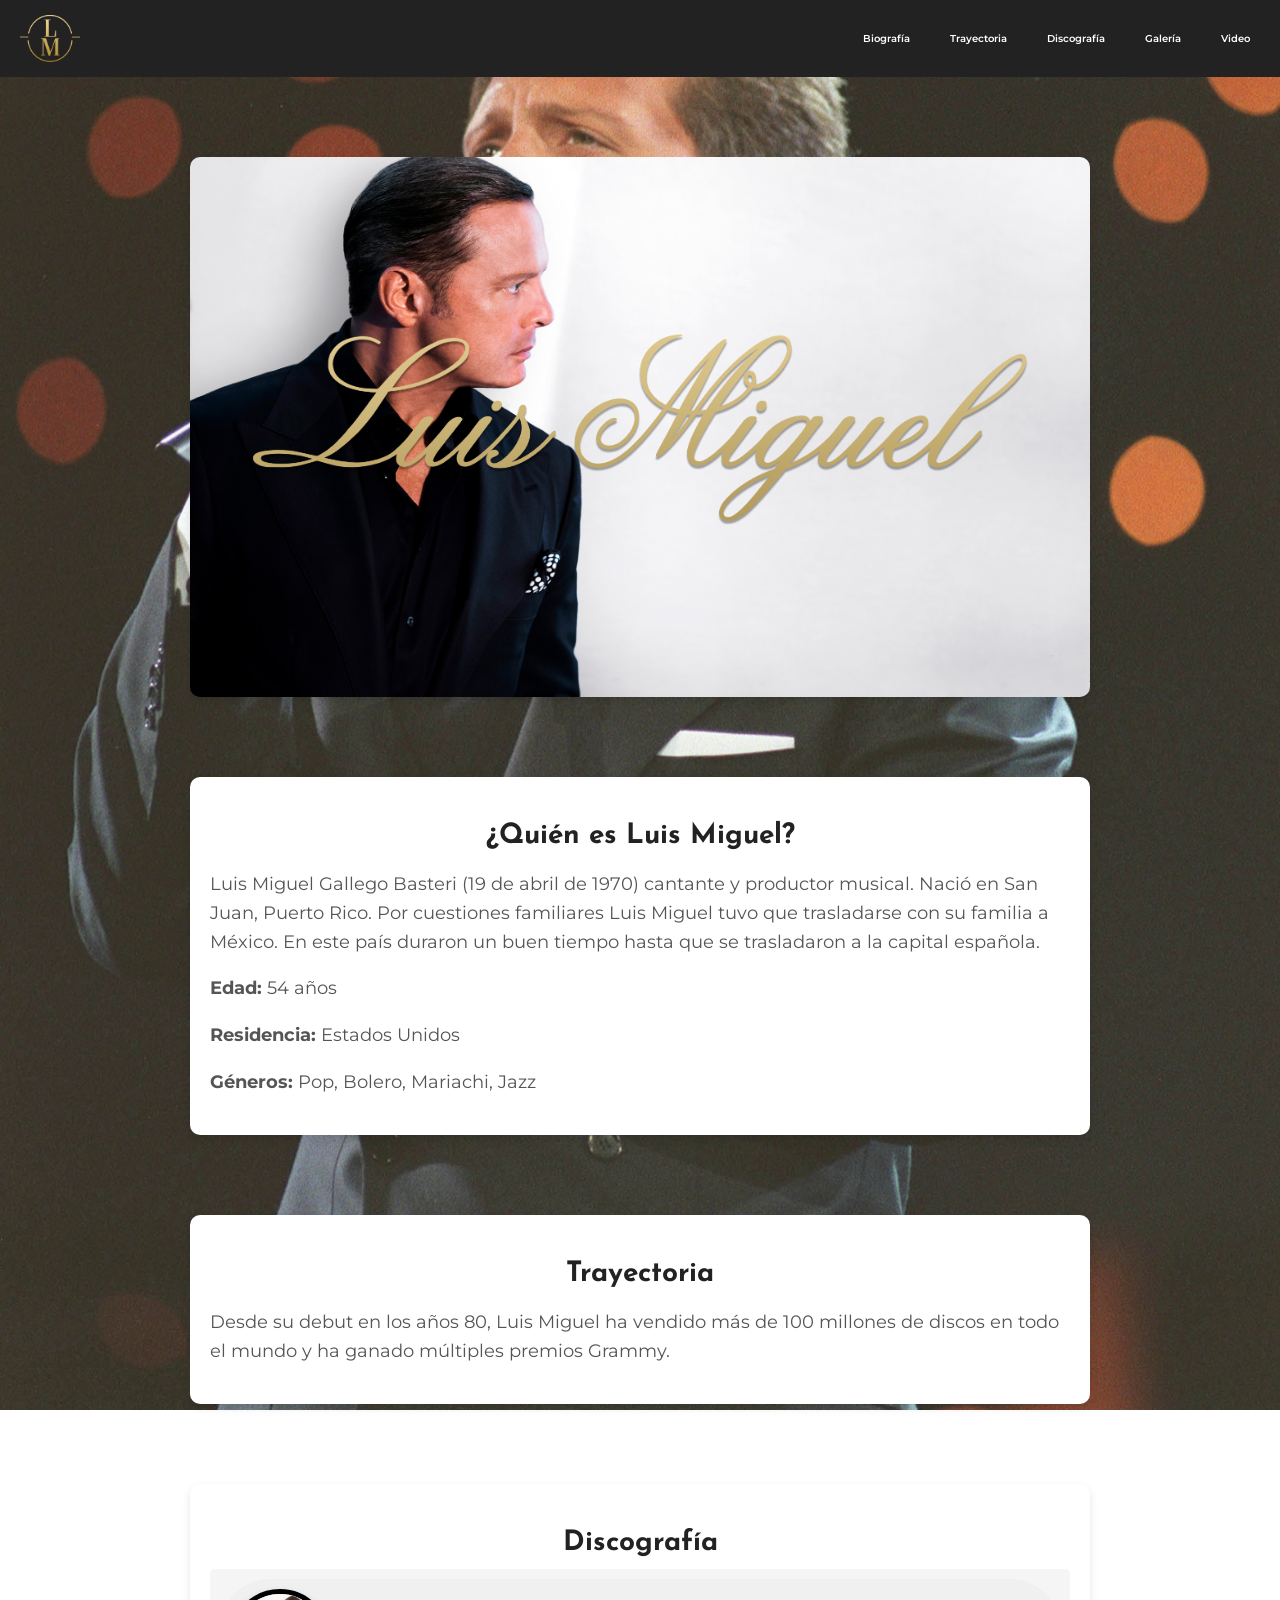
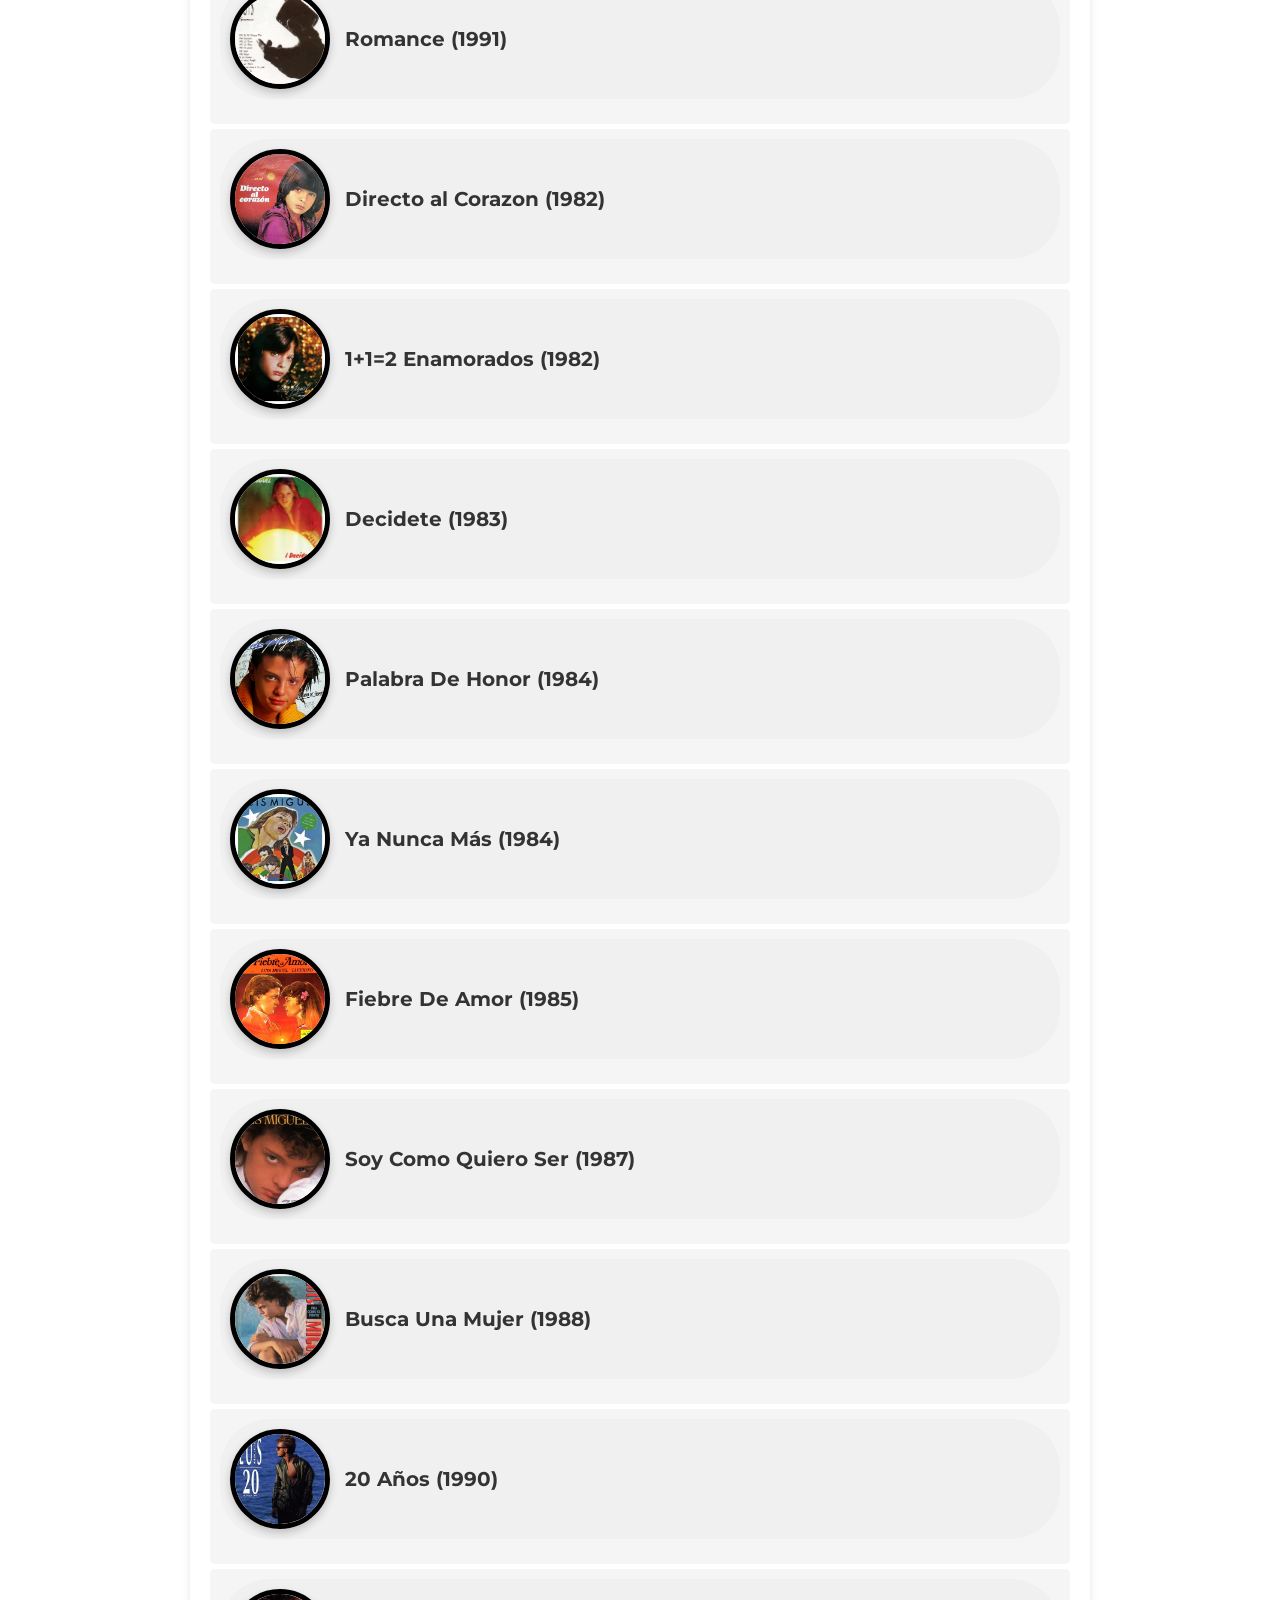
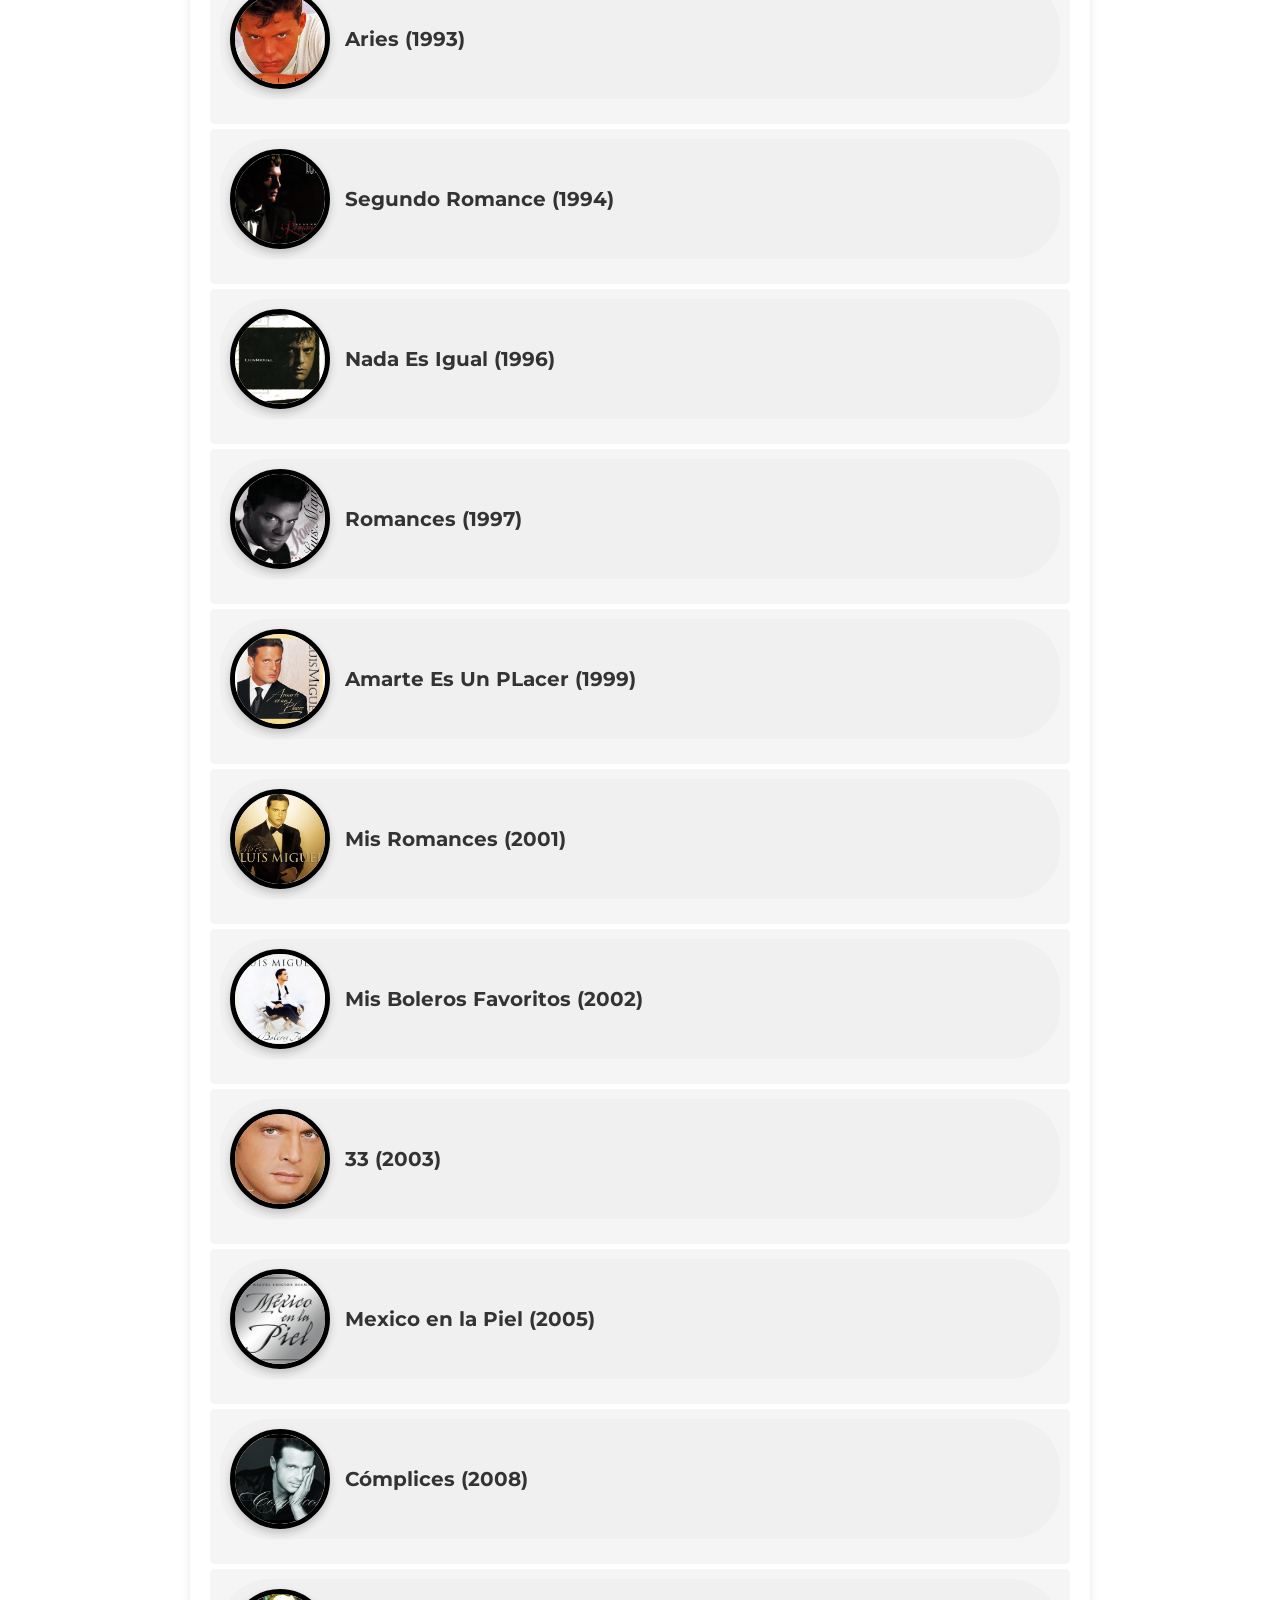
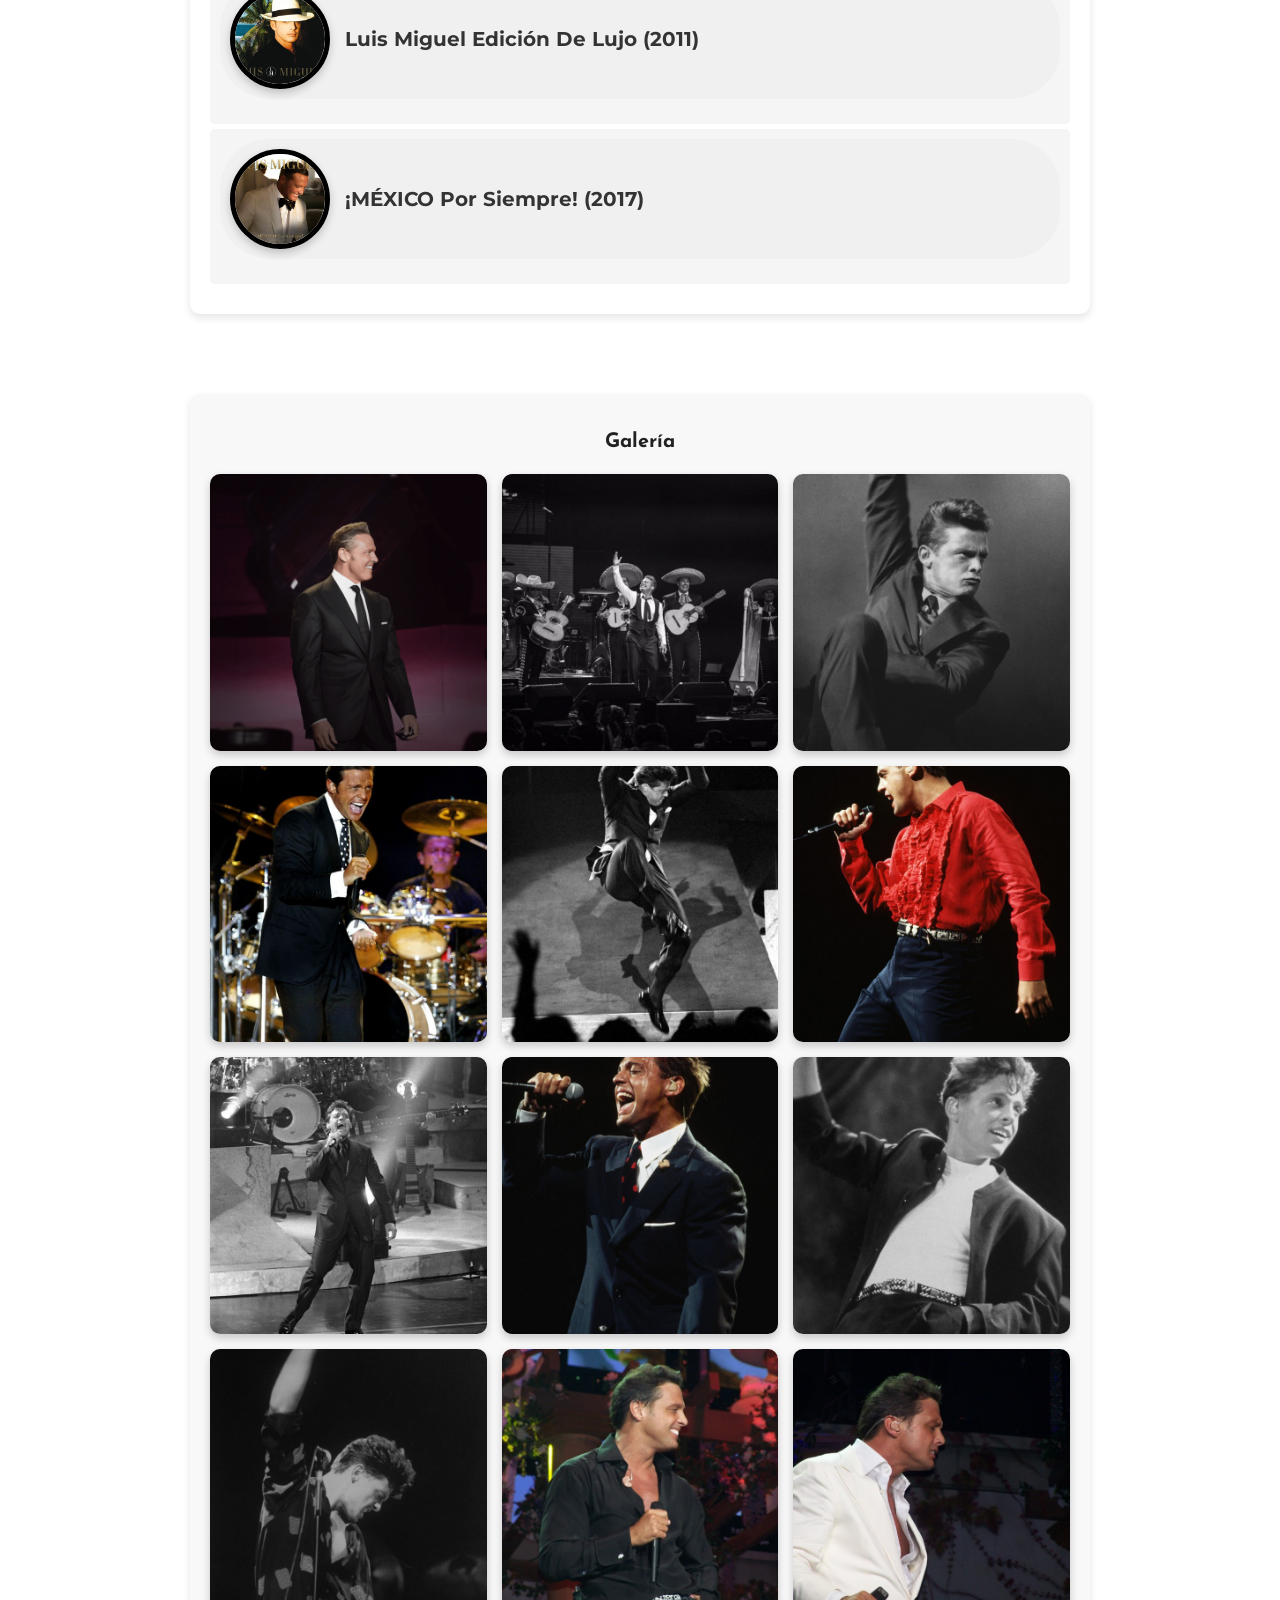
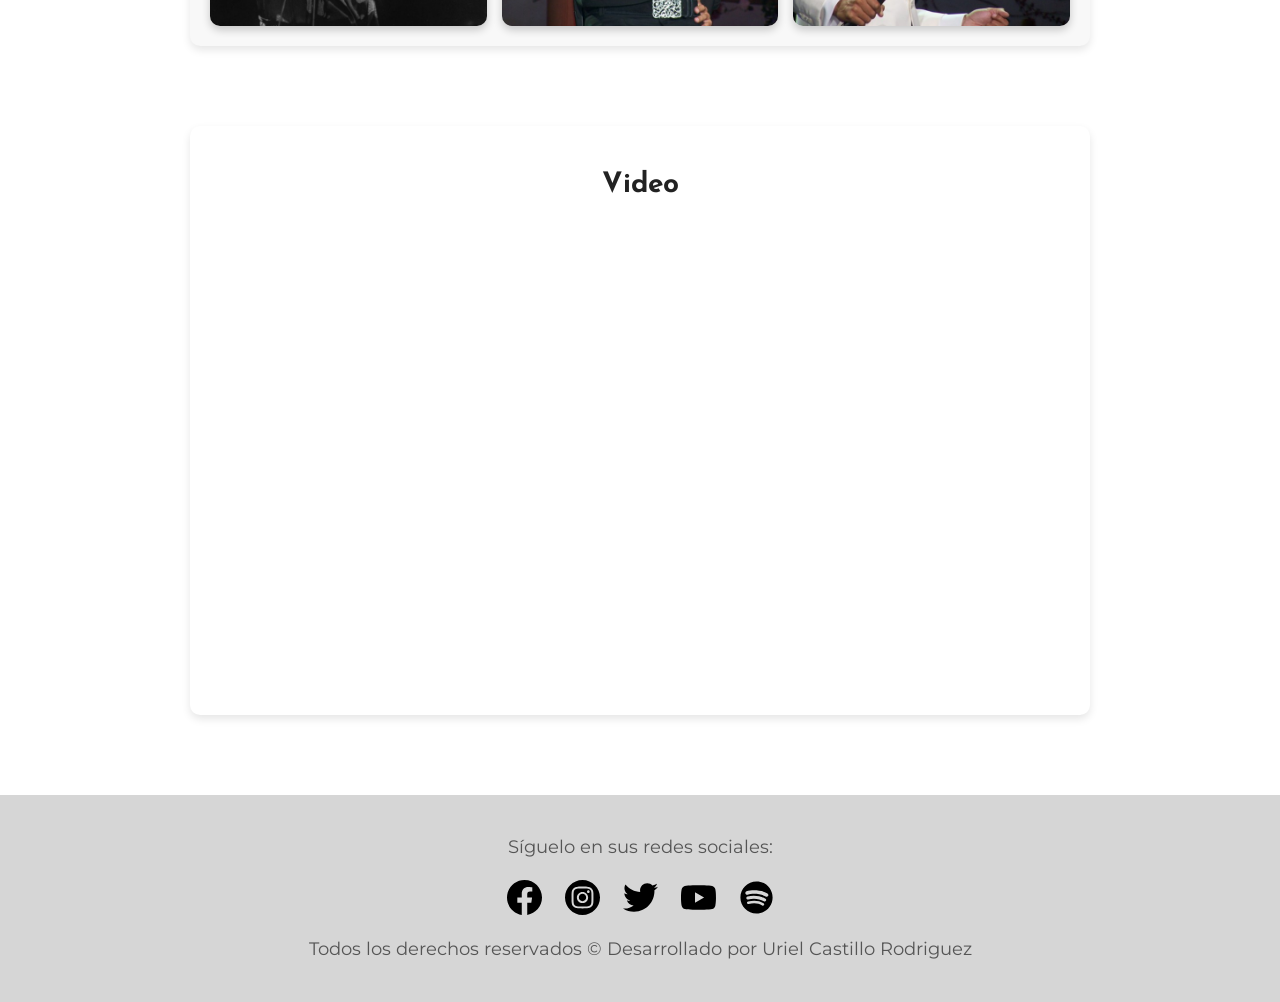
==== index.html @ b7180128 "Pagina web" ====
<!DOCTYPE html>
<html lang="es">

<head>
    <meta charset="UTF-8">
    <meta name="viewport" content="width=device-width, initial-scale=1.0">
    <meta http-equiv="X-UA-Compatible" content="le=edge">
    <title>Luis Miguel</title>
    <link rel="preconnect" href="https://fonts.googleapis.com">
    <link rel="preconnect" href="https://fonts.gstatic.com" crossorigin>
    <link
        href="https://fonts.googleapis.com/css2?family=Josefin+Sans:wght@100..700&family=Montserrat:wght@100..900&family=Roboto:wght@100..900&display=swap"
        rel="stylesheet">
    <link rel="stylesheet" href="css/normalize.css">
    <link rel="stylesheet" href="css/estilo.css">
</head>

<body>
    <header class="encabezado">
        <div class="logo">
            <img src="img/lm-logo.png" alt="Luis Miguel Logo" class="logo-img">
        </div>

        <div class="menu-toggle" onclick="toggleMenu()">☰</div>

        <nav id="nav-menu">
            <ul>
                <li><a href="#biografia">Biografía</a></li>
                <li><a href="#trayectoria">Trayectoria</a></li>
                <li><a href="#albums">Discografía</a></li>
                <li><a href="#galeria">Galería</a></li>
                <li><a href="#videos">Video</a></li>
            </ul>
        </nav>
    </header>

    <section class="hero" style="background-image: url(img/Luismi.jpg);">
        <img src="img/letra.png" alt="Luis Miguel" class="logo-img">
    </section>

    <section class="descripcion" id="biografia">
        <h2>¿Quién es Luis Miguel?</h2>
        <p>Luis Miguel Gallego Basteri (19 de abril de 1970) cantante y productor musical. Nació en San Juan, Puerto
            Rico. Por cuestiones familiares Luis Miguel tuvo que trasladarse con su familia a México. ​En este país
            duraron un buen tiempo hasta que se trasladaron a la capital española.</p>
        <p><strong>Edad:</strong> 54 años</p>
        <p><strong>Residencia:</strong> Estados Unidos</p>
        <p><strong>Géneros:</strong> Pop, Bolero, Mariachi, Jazz</p>
    </section>

    <section class="trayectoria" id="trayectoria">
        <h2>Trayectoria</h2>
        <p>Desde su debut en los años 80, Luis Miguel ha vendido más de 100 millones de discos en todo el mundo y ha
            ganado múltiples premios Grammy.</p>
    </section>

    <section class="albums" id="albums">
        <h2>Discografía</h2>
        <ul>
            <li>
                <span onclick="toggleCanciones('romance')" class="album" style="cursor:pointer;">
                    <img src="img/romance.jpg" alt="Romance" class="album-img">Romance (1991)</span>
                <ul id="romance" class="canciones oculto">
                    <li><strong>No Me Platiques Mas</strong> - <a href="#"
                            onclick="mostrarLetra('no_me_platiques_mas', event)">Ver Letra</a> |
                        <a href="https://open.spotify.com/intl-es/track/1kS5xIvvytkr5Ut1JkQ9SM?si=7d64b338bdb7408b"
                            target="_blank">Spotify</a>
                        <audio controls>
                            <source src="music/no_me_platiques_mas.mp3" type="audio/mpeg">
                            Tu navegador no soporta el audio.
                        </audio>
                        <div id="no_me_platiques_mas" class="letra oculto"></div>
                    </li>

                    <li><strong>Inolvidable</strong> - <a href="#" onclick="mostrarLetra('inolvidable', event)">Ver
                            Letra</a> |
                        <a href="https://open.spotify.com/intl-es/track/2pSZjEpbXwlocV8js7MNmu?si=cae99f9e2b244e28"
                            target="_blank">Spotify</a>
                        <audio controls>
                            <source src="music/inolvidable.mp3" type="audio/mpeg">
                            Tu navegador no soporta el audio.
                        </audio>
                    </li>
                    <div id="inolvidable" class="letra oculto"></div>

                    <li><strong>La Puerta</strong> - <a href="#" onclick="mostrarLetra('la_puerta', event)">Ver
                            Letra</a> |
                        <a href="https://open.spotify.com/intl-es/track/5dlNzEPBCM7HgmhfaK0xph?si=d19811d846324677"
                            target="_blank">Spotify</a>
                        <audio controls>
                            <source src="music/la_puerta.mp3" type="audio/mpeg">
                            Tu navegador no soporta el audio.
                        </audio>
                    </li>
                    <div id="la_puerta" class="letra oculto"></div>

                    <li><strong>La Barca</strong> - <a href="#" onclick="mostrarLetra('la_barca', event)">Ver Letra</a>
                        |
                        <a href="https://open.spotify.com/track/2MkeDQiyZ8MV45IjLhCPSF?si=9c8a04f527274346"
                            target="_blank">Spotify</a>
                        <audio controls>
                            <source src="music/la_barca.mp3" type="audio/mpeg">
                            Tu navegador no soporta el audio.
                        </audio>
                    </li>
                    <div id="la_barca" class="letra oculto"></div>

                    <li><strong>Te Extraño</strong> - <a href="#" onclick="mostrarLetra('teextraño', event)">Ver
                            Letra</a> |
                        <a href="https://open.spotify.com/track/1uSRXFGgEkukRZIa9WsX52?si=7a57d71cd5e643df"
                            target="_blank">Spotify</a>
                        <audio controls>
                            <source src="music/te_extraño.mp3" type="audio/mpeg">
                            Tu navegador no soporta el audio.
                        </audio>
                    </li>
                    <div id="teextraño" class="letra oculto"></div>

                    <li><strong>Usted</strong> - <a href="#" onclick="mostrarLetra('usted', event)">Ver Letra</a> |
                        <a href="https://open.spotify.com/track/0MHSnVk2CrGP8hIkxpxwMJ?si=f3601b12537f40cf"
                            target="_blank">Spotify</a>
                        <audio controls>
                            <source src="music/usted.mp3" type="audio/mpeg">
                            Tu navegador no soporta el audio.
                        </audio>
                    </li>
                    <div id="usted" class="letra oculto"></div>

                    <li><strong>Contigo En La Distancia</strong> - <a href="#"
                            onclick="mostrarLetra('contigo', event)">Ver Letra</a> |
                        <a href="https://open.spotify.com/track/03oCjV73Utu9KpXrgcqoTJ?si=7936522b0f0b453b"
                            target="_blank">Spotify</a>
                        <audio controls>
                            <source src="music/contigo_en_la_distancia.mp3" type="audio/mpeg">
                            Tu navegador no soporta el audio.
                        </audio>
                    </li>
                    <div id="contigo" class="letra oculto"></div>

                    <li><strong>Mucho Corazón</strong> - <a href="#" onclick="mostrarLetra('mucho_corazon', event)">Ver
                            Letra</a> |
                        <a href="https://open.spotify.com/track/5C1HYHG6b1wk9MpC2UP9C6?si=b91c69273ddf4c99"
                            target="_blank">Spotify</a>
                        <audio controls>
                            <source src="music/mucho_corazon.mp3" type="audio/mpeg">
                            Tu navegador no soporta el audio.
                        </audio>
                    </li>
                    <div id="mucho_corazon" class="letra oculto"></div>

                    <li><strong>La Mentira</strong> - <a href="#" onclick="mostrarLetra('la_mentira', event)">Ver
                            Letra</a> |
                        <a href="https://open.spotify.com/track/3wogsSWyEEu5eVgLqUqySF?si=623921f3d5014f41"
                            target="_blank">Spotify</a>
                        <audio controls>
                            <source src="music/la_mentira.mp3" type="audio/mpeg">
                            Tu navegador no soporta el audio.
                        </audio>
                    </li>
                    <div id="la_mentira" class="letra oculto"></div>

                    <li><strong>Cuando Vuelva a Tu Lado</strong> - <a href="#"
                            onclick="mostrarLetra('cuando_vuelva_a_tu_lado', event)">Ver Letra</a> |
                        <a href="https://open.spotify.com/track/3dsvRFQ7YWkNBH8GTPwf7Q?si=e166cefca1e9479d"
                            target="_blank">Spotify</a>
                        <audio controls>
                            <source src="music/cuando_vuelva_a_tu_lado.mp3" type="audio/mpeg">
                            Tu navegador no soporta el audio.
                        </audio>
                    </li>
                    <div id="cuando_vuelva_a_tu_lado" class="letra oculto"></div>

                    <li><strong>No Sé Tú</strong> - <a href="#" onclick="mostrarLetra('no_se_tu', event)">Ver Letra</a>
                        |
                        <a href="https://open.spotify.com/track/2DAsLftcRKP3iarCPmI1RY?si=ee22ac0c25284171"
                            target="_blank">Spotify</a>
                        <audio controls>
                            <source src="music/no_se_tu.mp3" type="audio/mpeg">
                            Tu navegador no soporta el audio.
                        </audio>
                    </li>
                    <div id="no_se_tu" class="letra oculto"></div>

                    <li><strong>Cómo</strong> - <a href="#" onclick="mostrarLetra('como', event)">Ver Letra</a> |
                        <a href="https://open.spotify.com/track/0pWAOLzD2VencHdiDnmRos?si=5425f31fdee741c2"
                            target="_blank">Spotify</a>
                        <audio controls>
                            <source src="music/como.mp3" type="audio/mpeg">
                            Tu navegador no soporta el audio.
                        </audio>
                    </li>
                    <div id="como" class="letra oculto"></div>


            </li>
        </ul>
        </li>

        <li>
            <span onclick="toggleCanciones('directo')" class="album" style="cursor:pointer;">
                <img src="img/directo.jpg" alt="Directo" class="album-img"> Directo al Corazon (1982)</span>
            <ul id="directo" class="canciones oculto">
                <li><strong>Directo Al Corazon</strong> <a href="#" onclick=""></a> </li>
                <li><strong>Recuerdos Encadenados</strong></li>
                <li><strong>Lo Lei En Tu Diario</strong></li>
                <li><strong>A Mis Años Ya Te Amo</strong></li>
                <li><strong>Nosotros Dos</strong></li>
                <li><strong>Rock De La Niña Cruel</strong></li>
                <li><strong>Marcela</strong></li>
                <li><strong>Si Ves A Mi Chica, Dile Que La Amo</strong></li>
                <li><strong>No Es Permitido</strong></li>
                <li><strong>La Juventud</strong></li>
            </ul>
        </li>

        <li>
            <span onclick="toggleCanciones('1+1')" class="album" style="cursor:pointer;">
                <img src="img/enamorados.jpg" alt="1+2=2 Enamorados" class="album-img"> 1+1=2 Enamorados (1982)</span>
            <ul id="1+1" class="canciones oculto">
                <li><strong>1+1=2 Enamorados</strong> <a href="#" onclick=""></a> </li>
                <li><strong>Amor De Escuela</strong></li>
                <li><strong>Tomemos Los Patines</strong></li>
                <li><strong>Hay Un Algo</strong></li>
                <li><strong>Lo Que Me Gusta</strong></li>
                <li><strong>Balada Para Mi Abuela</strong></li>
                <li><strong>Mentira</strong></li>
                <li><strong>El Tiempo</strong></li>
                <li><strong>Adolescente Soñador</strong></li>
                <li><strong></strong></li>
            </ul>
        </li>

        <li>
            <span onclick="toggleCanciones('decidete')" class="album" style="cursor:pointer;">
                <img src="img/decidete.jpg" alt="Decidete" class="album-img"> Decidete (1983)</span>
            <ul id="decidete" class="canciones oculto">
                <li><strong>Decidete</strong> <a href="#" onclick=""></a> </li>
                <li><strong>Lupe</strong></li>
                <li><strong>No Me Puedes Dejar Asi</strong></li>
                <li><strong>Safari</strong></li>
                <li><strong>Bandido Cupido</strong></li>
                <li><strong>Campeón</strong></li>
                <li><strong>El Brujo</strong></li>
                <li><strong>En Japon</strong></li>
                <li><strong>Soy Como Soy</strong></li>
                <li><strong>Mini Amor</strong></li>
            </ul>
        </li>

        <li>
            <span onclick="toggleCanciones('palabra')" class="album" style="cursor:pointer;">
                <img src="img/palabra.jpg" alt="Palabra" class="album-img"> Palabra De Honor (1984)</span>
            <ul id="palabra" class="canciones oculto">
                <li><strong>Tú No Tienes Corazón</strong> <a href="#" onclick=""></a> </li>
                <li><strong>Un Rock and Roll Sonó</strong></li>
                <li><strong>La Chica Del Bikini Azul</strong></li>
                <li><strong>Lili</strong></li>
                <li><strong>Palabra De Honor</strong></li>
                <li><strong>Rey De Corazones</strong></li>
                <li><strong>Me Muere Por Ti</strong></li>
                <li><strong>Isabel</strong></li>
                <li><strong>Me Gustas Tal Como Eres</strong></li>
                <li><strong>Muñeca Rota</strong></li>
                <li><strong>Háblame</strong></li>

            </ul>
        </li>

        <li>
            <span onclick="toggleCanciones('yanuncamas')" class="album" style="cursor:pointer;">
                <img src="img/nunca.jpg" alt="Ya Nunca Mas" class="album-img"> Ya Nunca Más (1984)</span>
            <ul id="yanuncamas" class="canciones oculto">
                <li><strong>Ya Nunca Más</strong> <a href="#" onclick=""></a> </li>
                <li><strong>La Juventud</strong></li>
                <li><strong>Juego De Amigos - Instrumental</strong></li>
                <li><strong>Mama, Mama</strong></li>
                <li><strong>Juego De Amigos</strong></li>
                <li><strong>La Juventud - Instrumental</strong></li>
                <li><strong>Ora Pronobis</strong></li>
                <li><strong>Ya Nunca Más - Instrumental</strong></li>
            </ul>
        </li>

        <li>
            <span onclick="toggleCanciones('fiebre')" class="album" style="cursor:pointer;">
                <img src="img/fiebre.jpg" alt="Fiebre" class="album-img"> Fiebre De Amor (1985)</span>
            <ul id="fiebre" class="canciones oculto">
                <li><strong>Fiebre De Amor</strong> <a href="#" onclick=""></a> </li>
                <li><strong>Acapulco Amor</strong></li>
                <li><strong>Por Ti</strong></li>
                <li><strong>Todo El Amor Del Mundo</strong></li>
                <li><strong>Este Amor</strong></li>
                <li><strong>Fiebre De Amor - Instrumental</strong></li>
                <li><strong>Siempre Me Quedo Siempre Me Voy</strong></li>
                <li><strong>Sueños</strong></li>
                <li><strong>Siempre Te Seguiré</strong></li>
                <li><strong>Los Muchachos De Hoy</strong></li>
            </ul>
        </li>

        <li>
            <span onclick="toggleCanciones('soy')" class="album" style="cursor:pointer;">
                <img src="img/soy.jpg" alt="Soy" class="album-img"> Soy Como Quiero Ser (1987)</span>
            <ul id="soy" class="canciones oculto">
                <li><strong>Es Mejor</strong> <a href="#" onclick=""></a> </li>
                <li><strong>Sin Hablar</strong></li>
                <li><strong>Ahora Te Puedes Marchar</strong></li>
                <li><strong>Yo Que No Vivo Sin Ti</strong></li>
                <li><strong>Eres Tú</strong></li>
                <li><strong>Sólo Tú</strong></li>
                <li><strong>No Me Puedo Escapar De Ti</strong></li>
                <li><strong>Cuando Calienta El Sol</strong></li>
                <li><strong>Soy Como Quiero Ser</strong></li>
                <li><strong>Perdóname</strong></li>
                <li><strong>Sunny</strong></li>

            </ul>
        </li>

        <li>
            <span onclick="toggleCanciones('busca')" class="album" style="cursor:pointer;">
                <img src="img/busca.jpg" alt="Busca" class="album-img"> Busca Una Mujer (1988)</span>
            <ul id="busca" class="canciones oculto">
                <li><strong>Fría Como El Viento</strong> <a href="#" onclick=""></a> </li>
                <li><strong>Esa Niña</strong></li>
                <li><strong>Culpable O No - Miénteme Como Siempre</strong></li>
                <li><strong>Un Hombre Busca Una Mujer</strong></li>
                <li><strong>La Incondicional</strong></li>
                <li><strong>Separados</strong></li>
                <li><strong>Por Favor Señora</strong></li>
                <li><strong>Pupilas De Gato</strong></li>
                <li><strong>El Primero</strong></li>
                <li><strong>Soy Un Perdedor</strong></li>
            </ul>
        </li>

        <li>
            <span onclick="toggleCanciones('20años')" class="album" style="cursor:pointer;">
                <img src="img/20años.jpg" alt="20 años" class="album-img"> 20 Años (1990)</span>
            <ul id="20años" class="canciones oculto">
                <li><strong>Entrégate</strong> <a href="#" onclick=""></a> </li>
                <li><strong>Oro De Ley</strong></li>
                <li><strong>Tengo Todo Excepto a Ti</strong></li>
                <li><strong>Será Que No Me Amas</strong></li>
                <li><strong>Amante Del Amor</strong></li>
                <li><strong>Hoy El Aire Huele a Ti</strong></li>
                <li><strong>Cuestión De Piel</strong></li>
                <li><strong>Más Allá De Todo</strong></li>
                <li><strong>Alguien Como Tú</strong></li>
                <li><strong>Más</strong></li>
            </ul>
        </li>

        <li>
            <span onclick="toggleCanciones('aries')" class="album" style="cursor:pointer;">
                <img src="img/aries.jpg" alt="Aries" class="album-img"> Aries (1993)</span>
            <ul id="aries" class="canciones oculto">
                <li><strong>Suave</strong> <a href="#" onclick=""></a> </li>
                <li><strong>Me Niego Estar Solo</strong></li>
                <li><strong>Luz Verde</strong></li>
                <li><strong>Hasta El Fin</strong></li>
                <li><strong>Ayer</strong></li>
                <li><strong>Qué Nivel De Mujer</strong></li>
                <li><strong>Pensar En Ti</strong></li>
                <li><strong>Dame Tu Amor</strong></li>
                <li><strong>Hasta Que Me Ovides</strong></li>
                <li><strong>Tú Y Yo</strong></li>
            </ul>
        </li>

        <li>
            <span onclick="toggleCanciones('segundo')" class="album" style="cursor:pointer;">
                <img src="img/segundoromance.jpg" alt="Segundo Romance" class="album-img"> Segundo Romance (1994)</span>
            <ul id="segundo" class="canciones oculto">
                <li><strong>El Dia Que Me Quieras</strong> <a href="#" onclick=""></a> </li>
                <li><strong>Sin Ti</strong></li>
                <li><strong>Somos Novios</strong></li>
                <li><strong>La Media Vuelta</strong></li>
                <li><strong>Solamente Una Vez</strong></li>
                <li><strong>Todo Y Nada</strong></li>
                <li><strong>Historia De Un Amor</strong></li>
                <li><strong>Como Yo Te Amé</strong></li>
                <li><strong>Nosotros</strong></li>
                <li><strong>Yo Se Que Volverás</strong></li>
                <li><strong>Delirio</strong></li>
            </ul>
        </li>

        <li>
            <span onclick="toggleCanciones('nadaesigual')" class="album" style="cursor:pointer;">
                <img src="img/nada.jpg" alt="Nada Es Iguak" class="album-img"> Nada Es Igual (1996)</span>
            <ul id="nadaesigual" class="canciones oculto">
                <li><strong>Si Te Vas</strong> <a href="#" onclick=""></a> </li>
                <li><strong>Abrázame</strong></li>
                <li><strong>Dame</strong></li>
                <li><strong>Nada Es Igual</strong></li>
                <li><strong>Todo Por Su Amor</strong></li>
                <li><strong>Qué Tu Te vas</strong></li>
                <li><strong>Sintiéndote Lejos</strong></li>
                <li><strong>Cómo Es Posible Que a Mi Lado</strong></li>
                <li><strong>Un Día Mas</strong></li>
                <li><strong>Sueña</strong></li>
            </ul>
        </li>

        <li>
            <span onclick="toggleCanciones('romances')" class="album" style="cursor:pointer;">
                <img src="img/romances.jpg" alt="Romances" class="album-img"> Romances (1997)</span>
            <ul id="romances" class="canciones oculto">
                <li><strong>Voy a Apagar La Luz - Contigo Aprendí</strong> <a href="#" onclick=""></a> </li>
                <li><strong>Sabor a Mi</strong></li>
                <li><strong>Por Debajo De La Mesa</strong></li>
                <li><strong>La Gloria Eres Tu</strong></li>
                <li><strong>Amanecer</strong></li>
                <li><strong>Encadenados</strong></li>
                <li><strong>Besame Mucho</strong></li>
                <li><strong>Contigo - Estar Contigo</strong></li>
                <li><strong>Noche De Ronda</strong></li>
                <li><strong>El Reloj</strong></li>
                <li><strong>Jurame</strong></li>
                <li><strong>De Quererte Así</strong></li>
                <li><strong>Uno</strong></li>
                <li><strong>Mañana De Carnaval</strong></li>


            </ul>
        </li>

        <li>
            <span onclick="toggleCanciones('amarte')" class="album" style="cursor:pointer;">
                <img src="img/amarte.jpg" alt="Amarte Es Un Placer" class="album-img"> Amarte Es Un PLacer (1999)</span>
            <ul id="amarte" class="canciones oculto">
                <li><strong>Tu Mirada</strong> <a href="#" onclick=""></a> </li>
                <li><strong>Soy yo</strong></li>
                <li><strong>Sol, arena y mar</strong></li>
                <li><strong>O Tu O Ninguna</strong></li>
                <li><strong>Quiero</strong></li>
                <li><strong>Dormir Contigo</strong></li>
                <li><strong>Dímelo en un beso</strong></li>
                <li><strong>No me fio</strong></li>
                <li><strong>Te propongo esta noche</strong></li>
                <li><strong>Tú sólo tú</strong></li>
                <li><strong>Ese momento</strong></li>
                <li><strong>Amarte es un placer</strong></li>

            </ul>
        </li>

        <li>
            <span onclick="toggleCanciones('misromances')" class="album" style="cursor:pointer;">
                <img src="img/misromances.jpg" alt="Mis Romances" class="album-img"> Mis Romances (2001)</span>
            <ul id="misromances" class="canciones oculto">
                <li><strong>Qué sabes tú</strong> <a href="#" onclick=""></a> </li>
                <li><strong>Tú me acostumbraste</strong></li>
                <li><strong>Perfidia</strong></li>
                <li><strong>Amor (Amor,amor,amor)</strong></li>
                <li><strong>Cómo duele</strong></li>
                <li><strong>Toda una vida</strong></li>
                <li><strong>El tiempo que te queda libre</strong></li>
                <li><strong>Amorcito corazón</strong></li>
                <li><strong>La última noche</strong></li>
                <li><strong>Volver</strong></li>
                <li><strong>Al que me siga</strong></li>
            </ul>
        </li>

        <li>
            <span onclick="toggleCanciones('boleros')" class="album" style="cursor:pointer;">
                <img src="img/boleros.jpg" alt="Mis Boleros Favoritos" class="album-img"> Mis Boleros Favoritos
                (2002)</span>
            <ul id="boleros" class="canciones oculto">
                <li><strong>No Me Platiques Más</strong> <a href="#" onclick=""></a> </li>
                <li><strong>La Barca</strong></li>
                <li><strong>La Gloria Eres Tu</strong></li>
                <li><strong>No Sé Tú</strong></li>
                <li><strong>Historia De Un Amor</strong></li>
                <li><strong>Somos Novios</strong></li>
                <li><strong>Solamente Una Vez</strong></li>
                <li><strong>El Día Que Me Quieras</strong></li>
                <li><strong>El Reloj</strong></li>
                <li><strong>Por Debajo De La Mesa</strong></li>
                <li><strong>Encadenados</strong></li>
                <li><strong>Sabor a Mi</strong></li>
                <li><strong>Perdifia</strong></li>
                <li><strong>Hasta que vuelvas</strong></li>
            </ul>
        </li>

        <li>
            <span onclick="toggleCanciones('33')" class="album" style="cursor:pointer;">
                <img src="img/33.jpg" alt="33" class="album-img"> 33 (2003)</span>
            <ul id="33" class="canciones oculto">
                <li><strong>Un te amor</strong> <a href="#" onclick=""></a> </li>
                <li><strong>Con tus Besos</strong></li>
                <li><strong>Devuélveme El Amor</strong></li>
                <li><strong>Te necesito</strong></li>
                <li><strong>Nos hizo falta el tiempo</strong></li>
                <li><strong>Eres</strong></li>
                <li><strong>Ahora que te vas</strong></li>
                <li><strong>Que tristeza</strong></li>
                <li><strong>Y sigo</strong></li>
                <li><strong>Vuelve</strong></li>
                <li><strong>Qué hacer</strong></li>
            </ul>
        </li>

        <li>
            <span onclick="toggleCanciones('mexico')" class="album" style="cursor:pointer;">
                <img src="img/mexico.jpg" alt="Mexico en la piel" class="album-img"> Mexico en la Piel (2005)</span>
            <ul id="mexico" class="canciones oculto">
                <li><strong>El viajero</strong> <a href="#" onclick=""></a> </li>
                <li><strong>Entrega Total</strong></li>
                <li><strong>Échame a Mi La Culpa </strong></li>
                <li><strong>México En La Piel</strong></li>
                <li><strong>Cruz De Olvido</strong></li>
                <li><strong>De Qué Manera Te Olvido</strong></li>
                <li><strong>Luz De Luna</strong></li>
                <li><strong>Motivos</strong></li>
                <li><strong>Cielo Rojo</strong></li>
                <li><strong>Paloma Querida</strong></li>
                <li><strong>Que Seas Feliz</strong></li>
                <li><strong>Un Mundo Raro</strong></li>
                <li><strong>Sabes Una Cosa</strong></li>
                <li><strong>Por un amor</strong></li>
                <li><strong>Mi Ciudad</strong></li>

            </ul>
        </li>

        <li>
            <span onclick="toggleCanciones('complices')" class="album" style="cursor:pointer;">
                <img src="img/complices.jpg" alt="Complices" class="album-img"> Cómplices (2008)</span>
            <ul id="complices" class="canciones oculto">
                <li><strong>Te Desean</strong> <a href="#" onclick=""></a> </li>
                <li><strong>Dicen</strong></li>
                <li><strong>Ay cariño</strong></li>
                <li><strong>De nuevo el paraíso</strong></li>
                <li><strong>Si tú te atreves</strong></li>
                <li><strong>Amor A Mares</strong></li>
                <li><strong>Estrenando Amor</strong></li>
                <li><strong>Bravo Amor Bravo</strong></li>
                <li><strong>Tu Imaginación</strong></li>
                <li><strong>Cómplices</strong></li>
                <li><strong>Amor De Hecho</strong></li>
                <li><strong>Se Amaban</strong></li>
            </ul>
        </li>

        <li>
            <span onclick="toggleCanciones('33')" class="album" style="cursor:pointer;">
                <img src="img/luismiguel.jpg" alt="Luis Miguel" class="album-img"> Luis Miguel Edición De Lujo
                (2011)</span>
            <ul id="33" class="canciones oculto">
                <li><strong>Labíos de miel</strong> <a href="#" onclick=""></a> </li>
                <li><strong>Mujer de fuego</strong></li>
                <li><strong>Tres palabras</strong></li>
                <li><strong>Ella es así</strong></li>
                <li><strong>No existen limites</strong></li>
                <li><strong>Siento</strong></li>
                <li><strong>Lo que queda de mi</strong></li>
                <li><strong>Es por ti</strong></li>
                <li><strong>¿De quién es usted?</strong></li>
                <li><strong>Talvez me mientes</strong></li>
                <li><strong>Labíos de miel - Dance Remix</strong></li>
                <li><strong>Mujer de fuego - Dance Remix</strong></li>
                <li><strong>Talvez me mientes - Dance Remix</strong></li>
                <li><strong>Es por ti - Dance Remix</strong></li>
            </ul>
        </li>


        <li>
            <span onclick="toggleCanciones('mexicoporsiempre')" class="album" style="cursor:pointer;">
                <img src="img/mexicoporsiempre.jpg" alt="MEXICO Por Siempre" class="album-img"> ¡MÉXICO Por Siempre!
                (2017) </span>
            <ul id="mexicoporsiempre" class="canciones oculto">
                <li><strong>La fiesta del mariachi</strong> <a href="#" onclick=""></a> </li>
                <li><strong>No me amenaces</strong></li>
                <li><strong>Llamarada</strong></li>
                <li><strong>El Balajú / Huapango</strong></li>
                <li><strong>Soy lo prohibido</strong></li>
                <li><strong>El siete mares</strong></li>
                <li><strong>¿Por qué te conocí?</strong></li>
                <li><strong>Deja que salga la luna</strong></li>
                <li><strong>Serenata huasteca</strong></li>
                <li><strong>Que te vaya bonito</strong></li>
                <li><strong>No discutamos</strong></li>
                <li><strong>Sin sangre en las venas</strong></li>
                <li><strong>Qué bonita es mi tierra</strong></li>
                <li><strong>Los días felices</strong></li>
            </ul>
        </li>

        <!-- Vincular script.js -->
        <script src="js/script.js"></script>
        </li>
        </ul>
    </section>

    <script>
        function toggleCanciones(id) {
            var canciones = document.getElementById(id);
            canciones.classList.toggle("oculto");

            function mostrarLetra(id) {
                var letra = document.getElementById(id);
                letra.classList.toggle("oculto");
            }
        }
    </script>

    <section class="galeria" id="galeria">
        <h2>Galería</h2>
        <div class="grid-galeria">
            <img src="galeria/foto1.png" alt="Luis Miguel 1">
            <img src="galeria/foto2.png" alt="Luis Miguel 2">
            <img src="galeria/foto3.png" alt="Luis Miguel 3">
            <img src="galeria/foto4.png" alt="Luis Miguel 4">
            <img src="galeria/foto5.png" alt="Luis Miguel 5">
            <img src="galeria/foto6.png" alt="Luis Miguel 6">
            <img src="galeria/foto7.png" alt="Luis Miguel 7">
            <img src="galeria/foto8.png" alt="Luis Miguel 8">
            <img src="galeria/foto9.png" alt="Luis Miguel 9">
            <img src="galeria/foto10.png" alt="Luis Miguel 10">
            <img src="galeria/foto11.png" alt="Luis Miguel 11">
            <img src="galeria/foto12.png" alt="Luis Miguel 12">
        </div>
    </section>
    <section class="videos" id="videos">
        <h2>Video</h2>
        <div class="video">
        <iframe width="560" height="315" src="https://www.youtube.com/embed/ob1LuCRqGIw?si=_gVMMjmEQkcuv9E-"
            title="YouTube video player" frameborder="0"
            allow="accelerometer; autoplay; clipboard-write; encrypted-media; gyroscope; picture-in-picture; web-share"
            referrerpolicy="strict-origin-when-cross-origin" allowfullscreen></iframe>
            </div>
    </section>
    <style>
        .oculto {
            display: none;
        }
    </style>
    <footer class="footer">

        <p>Síguelo en sus redes sociales:</p>
        <div class="redes-sociales">
            <a href="https://www.facebook.com/luismiguelofficial" target="_blank">
                <img src="img/fb.svg" alt="Facebook">
            </a>
            <a href="https://www.instagram.com/luismiguel" target="_blank">
                <img src="img/ig.svg" alt="Instagram">
            </a>
            <a href="https://x.com/LMXLM" target="_blank">
                <img src="img/tw.svg" alt="Twitter">
            </a>
            <a href="https://www.youtube.com/channel/UCQHnOnsryRQmmr6pU3lAupg" target="_blank">
                <img src="img/youtube.svg" alt="YouTube">
            </a>
            <a href="https://open.spotify.com/intl-es/artist/2nszmSgqreHSdJA3zWPyrW?si=1Oo56lPPQt-sSHVvZ3daZw"
                target="_blank">
                <img src="img/sp.svg" alt="Spotify">
            </a>
            <p>Todos los derechos reservados <span class="fecha"></span> &copy; Desarrollado por Uriel Castillo
                Rodriguez</p>
        </div>
    </footer>
</body>

</html>
---- css/estilo.css ----
:root{
    --oscuro: #07070A;
    --azulOscuro: #0A1128;
    --azulClaro: #006FE6;
    --blanco: #FEFCFB;
    --titulos:'Josefin Sans', serif;
    --parrafos:'Montserrat', sans-serif;
}
h1{
    font-family: var(--titulos);
}
p{
    font-family: var(--parrafos);
}
html{
    box-sizing: border-box;
    font-size: 62.5%;
}
*,*::before, *::after{
    box-sizing: inherit;
}
.caja{
    background-color: var(--azulClaro);
}
/*Estilos globales*/
h1,h2,h3{
    font-family: var(--titulos);
}
p,a{
    font-family: var(--parrafos);
}
.ocultar{
    display: none;
}
.contenedor{
    margin: 0 auto;
    max-width: 120rem;
    width: 95%;
}
.btn{
    padding: 1rem 3rem;
    font-weight: bold;
    font-family: var(--parrafos);
    font-size: 2rem;
    border: none;
    color: var(--blanco);
}

.bordes{
    border: 2px solid var(--azulClaro);
    color: var(--azulClaro);
    text-decoration: none;
    display: block;
    text-align: center;
    transition: background-color .3s ease-in-out;
}
.bordes:hover{
    background-color:  var(--azulClaro);
    color: var(--blanco);
}
.btn:hover{
    cursor: pointer;
}
.azul{
   background-color: var(--azulClaro);
}
@keyframes desplazamiento{
    0%{
        transform: translate(-100%);
    }
    100%{
        transform: translateX(0);
    }
}

body {
    font-family: 'Montserrat', sans-serif;
    margin: 0;
    padding: 0;
    color: #333;
    background-image: url("../img/fondo.jpg");
    background-repeat: no-repeat;
    height: 100vh;
    min-height: 170rem;
    background-size: cover;
    background-position: center center;
    background-attachment: fixed;
    position: relative;
    z-index: 1;
}

/* Estilo del encabezado */
.encabezado {
    display: flex;
    justify-content: space-between; /* Espaciado entre logo y menú */
    align-items: center;
    padding: 15px 20px;
    background: #222;
    color: white;
}

/* Estilo del botón hamburguesa */
.menu-toggle {
    font-size: 24px;
    cursor: pointer;
    display: none; /* Se oculta en pantallas grandes */
    position: absolute;
    right: 20px; /*  Alineado a la derecha */
    top: 15px;
}

/* Estilos del menú */
nav ul {
    display: flex;
    list-style: none;
    padding: 0;
}

nav ul li {
    margin: 0 10px;
}

nav ul li a {
    text-decoration: none;
    color: white;
}

/* 📱 Estilos para móviles */
@media screen and (max-width: 768px) {
    .menu-toggle {
        display: block; /* Muestra el ícono hamburguesa */
        
    }

    nav {
        display: none; /* Oculta el menú por defecto */
        flex-direction: column;
        position: absolute;
        top: 60px;
        right: 0;
        background: rgba(0, 0, 0, 0.9);
        width: 100%;
        text-align: center;
        padding: 10px 0;
    }

    nav ul {
        flex-direction: column;
    }

    nav ul li {
        margin: 10px 0;
    }

    nav.mostrar {
        display: flex; /* Muestra el menú cuando se active */
    }
}
.logo {
    width: 60px; /* Reduce el tamaño */
    height: auto; /* Mantiene la proporción */
    top: 10px; /* Ajusta la distancia desde la parte superior */
    left: 15px; /* Ajusta la distancia desde la izquierda */
}
.logo-img {
    width: 100%; /* La imagen ocupará todo el ancho del contenedor */
    max-width: 800px; /* Limita el tamaño máximo en pantallas grandes */
    height: auto; /* Mantiene la proporción */
    display: block; /* Evita espacios innecesarios */
    margin: 0 auto; /* Centra la imagen */
    object-fit: contain; /* Evita distorsión */
}
@media screen and (max-width: 768px) {
    .logo-img {
        width: 80%; /* Reduce el tamaño en móviles */
        max-width: 400px; /* Tamaño máximo en celulares */
    }
}

.encabezado nav ul {
    list-style: none;
    display: flex;
    gap: 20px;
    margin: 0;
    padding: 0;
}

.encabezado nav ul li {
    display: inline;
}

.encabezado nav ul li a {
    text-decoration: none;
    color: white;
    font-weight: 600;
    transition: color 0.3s ease;
}

.encabezado nav ul li a:hover {
    color: #ffcc00;
}

.contenido-navegacion{
    display: flex;
    align-items: center;/*Alineacion vertical*/
    justify-content: space-around;/*Alineacion horizontal*/
    background-color: var(--blanco);
    box-shadow: 10px 10px 10px -6px rgba(0, 0, 0, 0.45);
 }
 .navegacion{
     background-color: var(--blanco);
     position: absolute;
     left: 0;
     top: 70px;
     width: 100%;
     animation: desplazamiento .5s ease-in-out;
 }
 @media(min-width:768px){
     .ocultar{
         display: inline;
     }
 }
 .navegacion a{
     display: block;
     font-size: 2rem;
     padding: 1.1rem;
     color: var(--oscuro);
     text-decoration: none;
     transition: background-color .3s ease-in-out;
 }
 .navegacion a:hover{
     background-color: var(--azulClaro);
     color: var(--blanco);
 }
 @media(min-width:768px){
     .navegacion a{
         display: inline;
     }
 }
 @media(min-width:768px){
     .navegacion {
         position: relative;
         top: unset;
         width: auto;
         background-color: unset;
         animation: unset;
     }
 }
 .hamburguesa span{
     width: 5rem;
     height: 1rem;
     border: 3px solid white;
     background-color: var(--oscuro);
     display: block;
 }
 @media(min-width: 768px){
     .hamburguesa{
         display: none;
     }
 }

/* Hero (sección principal) */
.hero {
    height: 60vh;
    background-size: cover;
    background-position: center;
    display: flex;
    justify-content: center;
    align-items: center;
    text-align: center;
    color: white;
    font-size: 3rem;
    font-weight: bold;
    text-shadow: 2px 2px 8px rgba(0, 0, 0, 0.7);
}

/* Secciones */
section {
    max-width: 900px;
    margin: 80px auto;
    padding: 20px;
    background: white;
    border-radius: 10px;
    box-shadow: 0 4px 8px rgba(0, 0, 0, 0.1);
}

/* Títulos de las secciones */
h2 {
    text-align: center;
    font-size: 28px;
    margin-bottom: 10px;
    color: #222;
}

/* Estilos del texto */
p {
    line-height: 1.6;
    font-size: 18px;
    color: #555;
}

/* Lista de álbumes */
.album {
    display: flex;
    align-items: center;
    cursor: pointer;
    margin-bottom: 15px;
    padding: 10px;
    border-radius: 50px;
    transition: transform 0.2s;
    background: #f0f0f0;
}

.album:hover {
    transform: scale(1.05);
}

.album img {
    width: 100px; /* Tamaño pequeño para las imágenes */
    height: 100px;
    border-radius: 50%; /* Hace la imagen completamente redonda */
    margin-right: 15px;
    box-shadow: 0 4px 8px rgba(0, 0, 0, 0.2);
    object-fit: cover;
    border: 5px solid black; /* Simula el borde del vinilo */
}

.album span {
    font-size: 18px;
    font-weight: bold;
}

.albums ul {
    list-style: none;
    padding: 0;
}

.albums ul li {
    font-size: 20px;
    font-weight: bold;
    padding: 10px;
    background: #f5f5f5;
    margin: 5px 0;
    cursor: pointer;
    border-radius: 5px;
    transition: background 0.3s ease;
}

.albums ul li:hover {
    background: #fffddd;
    text-align: var(--blanco);
    color: #159f00;
}

/* Lista de canciones */
.canciones {
    padding-left: 20px;
}

.canciones li {
    font-size: 16px;
    font-weight: normal;
    padding: 5px 0;
}

.canciones a {
    text-decoration: none;
    color: #007bff;
}

.canciones a:hover {
    text-decoration: underline;
}

/* Ocultar lista de canciones por defecto */
.oculto {
    display: none;
}

/* Responsivo */
@media (max-width: 768px) {
    .hero {
        font-size: 2rem;
    }

    .encabezado {
        flex-direction: column;
        text-align: center;
    }

    .encabezado nav ul {
        flex-direction: column;
        padding-top: 10px;
    }
}

/* Galeria----------------------------------------------------------*/
.galeria {
    text-align: center;
    padding: 20px;
    background-color: #f8f8f8;
}

.galeria h2 {
    font-size: 2rem;
    margin-bottom: 20px;
}

.grid-galeria {
    display: grid;
    grid-template-columns: repeat(3, 1fr); /* 4 columnas */
    grid-template-rows: repeat(4, auto); /* 3 filas */
    gap: 15px; /* Espaciado entre imágenes */
    justify-content: center;
    align-items: center;
}

.grid-galeria img {
    width: 100%; /* Ajusta el ancho al 100% del contenedor */
    height: auto; /* Mantiene la proporción */
    border-radius: 10px; /* Bordes redondeados */
    box-shadow: 0 4px 8px rgba(0, 0, 0, 0.2); /* Sombra para el marco */
    transition: transform 0.3s ease-in-out;
}

.grid-galeria img:hover {
    transform: scale(1.05); /* Efecto de zoom al pasar el mouse */
}

/* 📱 Diseño Responsivo */
@media (max-width: 1024px) {
    .grid-galeria {
        grid-template-columns: repeat(3, 1fr); /* 3 columnas en tablets */
        grid-template-rows: repeat(4, auto); /* 4 filas */
    }
}

@media (max-width: 768px) {
    .grid-galeria {
        grid-template-columns: repeat(2, 1fr); /* 2 columnas en móviles */
        grid-template-rows: repeat(6, auto); /* 6 filas */
    }
}

@media (max-width: 480px) {
    .grid-galeria {
        grid-template-columns: repeat(1, 1fr); /* 1 columna en pantallas pequeñas */
    }
}

/*Video de youtube*/

.video {
    position: relative;
    width: 100%;
    max-width: 800px; /* Ajusta el tamaño máximo del video */
    margin: 0 auto; /* Centrar */
    padding-bottom: 56.25%; /* Relación de aspecto 16:9 */
    height: 0;
    overflow: hidden;
}

.video iframe {
    position: absolute;
    top: 0;
    left: 0;
    width: 100%;
    height: 100%;
}

/*Pie de Pagina*/
.footer {
    background: #d6d6d6;
    color: white;
    text-align: center;
    padding: 20px 0;
    margin-top: 50px;
}

/* Estilos para las redes sociales */
.redes-sociales {
    margin-top: 10px;
}

.redes-sociales a {
    display: inline-block;
    margin: 0 10px;
}

.redes-sociales img {
    width: 35px; /* Ajusta el tamaño de los iconos */
    height: auto;
    transition: transform 0.3s ease; /* Efecto hover */
}

/* Aumentar tamaño al pasar el mouse */
.redes-sociales img:hover {
    transform: scale(1.2);
}

/* Adaptar los iconos en móviles */
@media screen and (max-width: 768px) {
    .redes-sociales img {
        width: 30px; /* Reduce tamaño en móviles */
    }
}
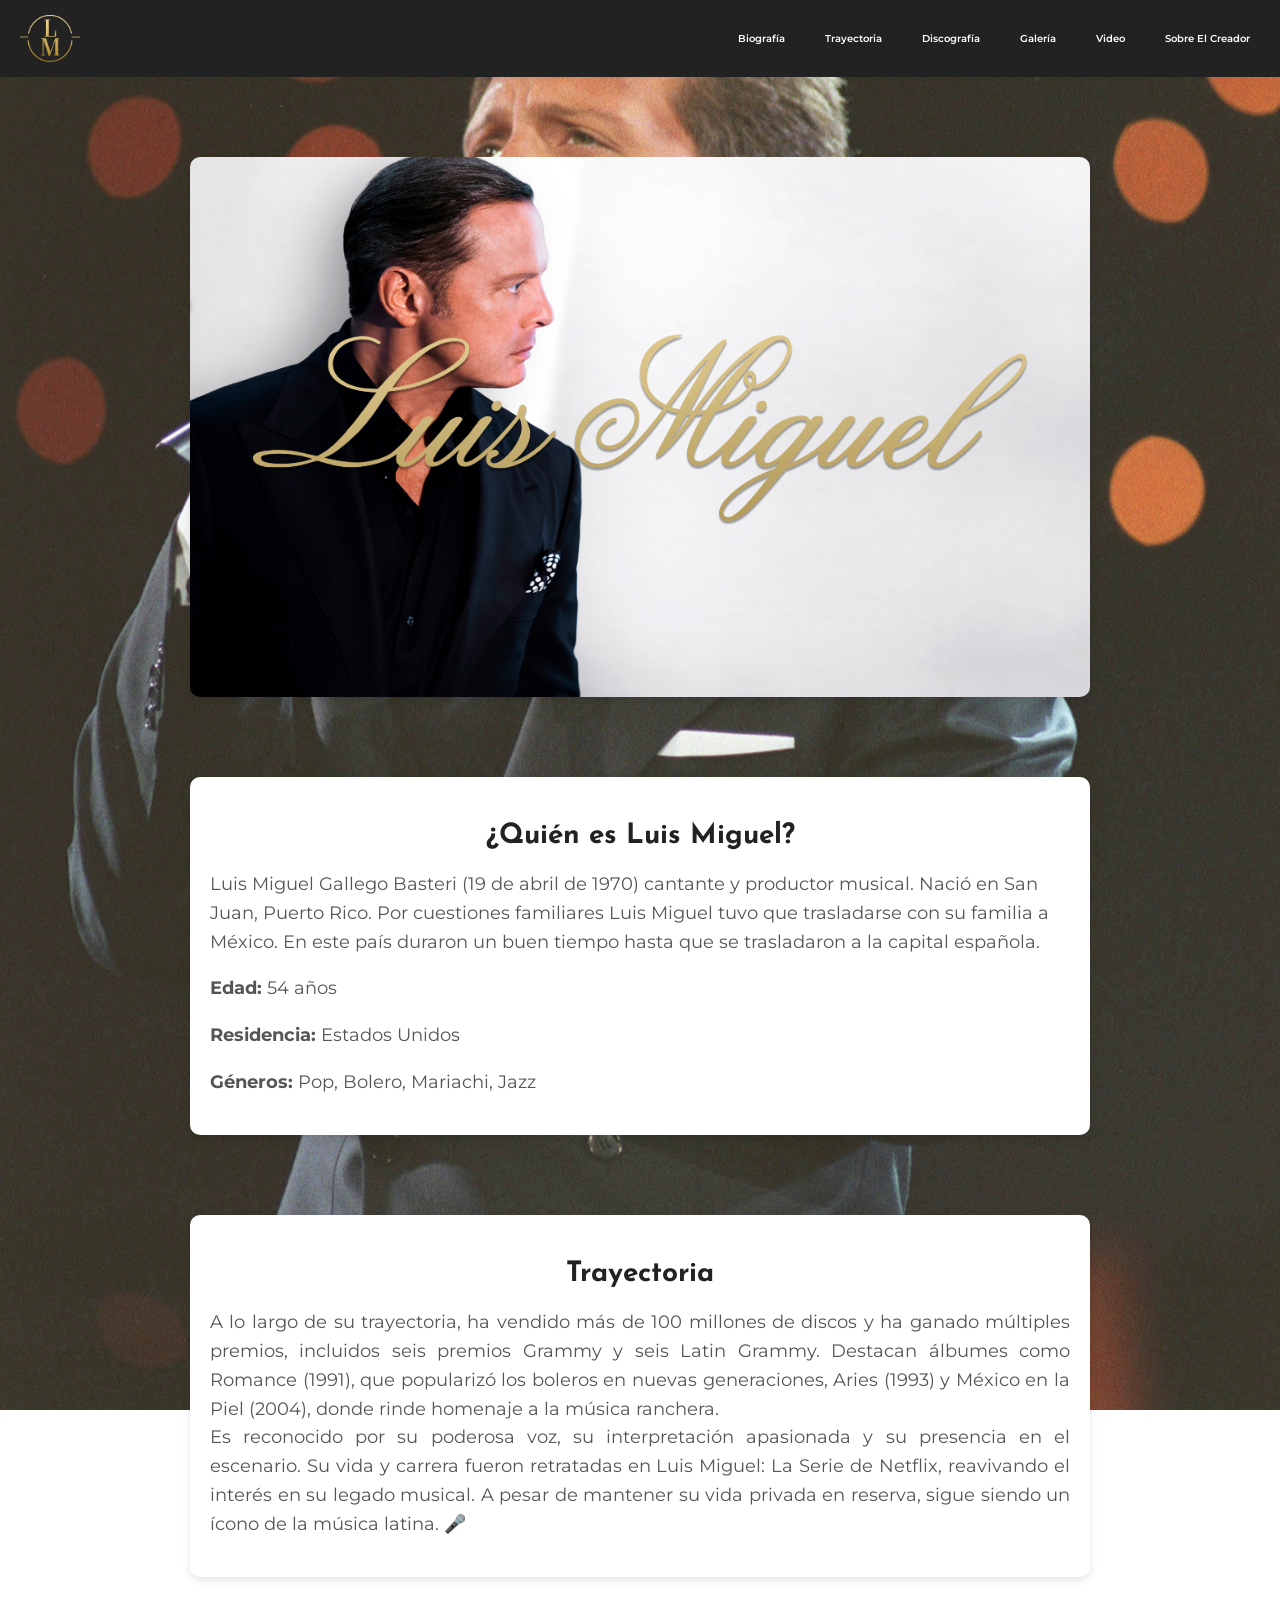
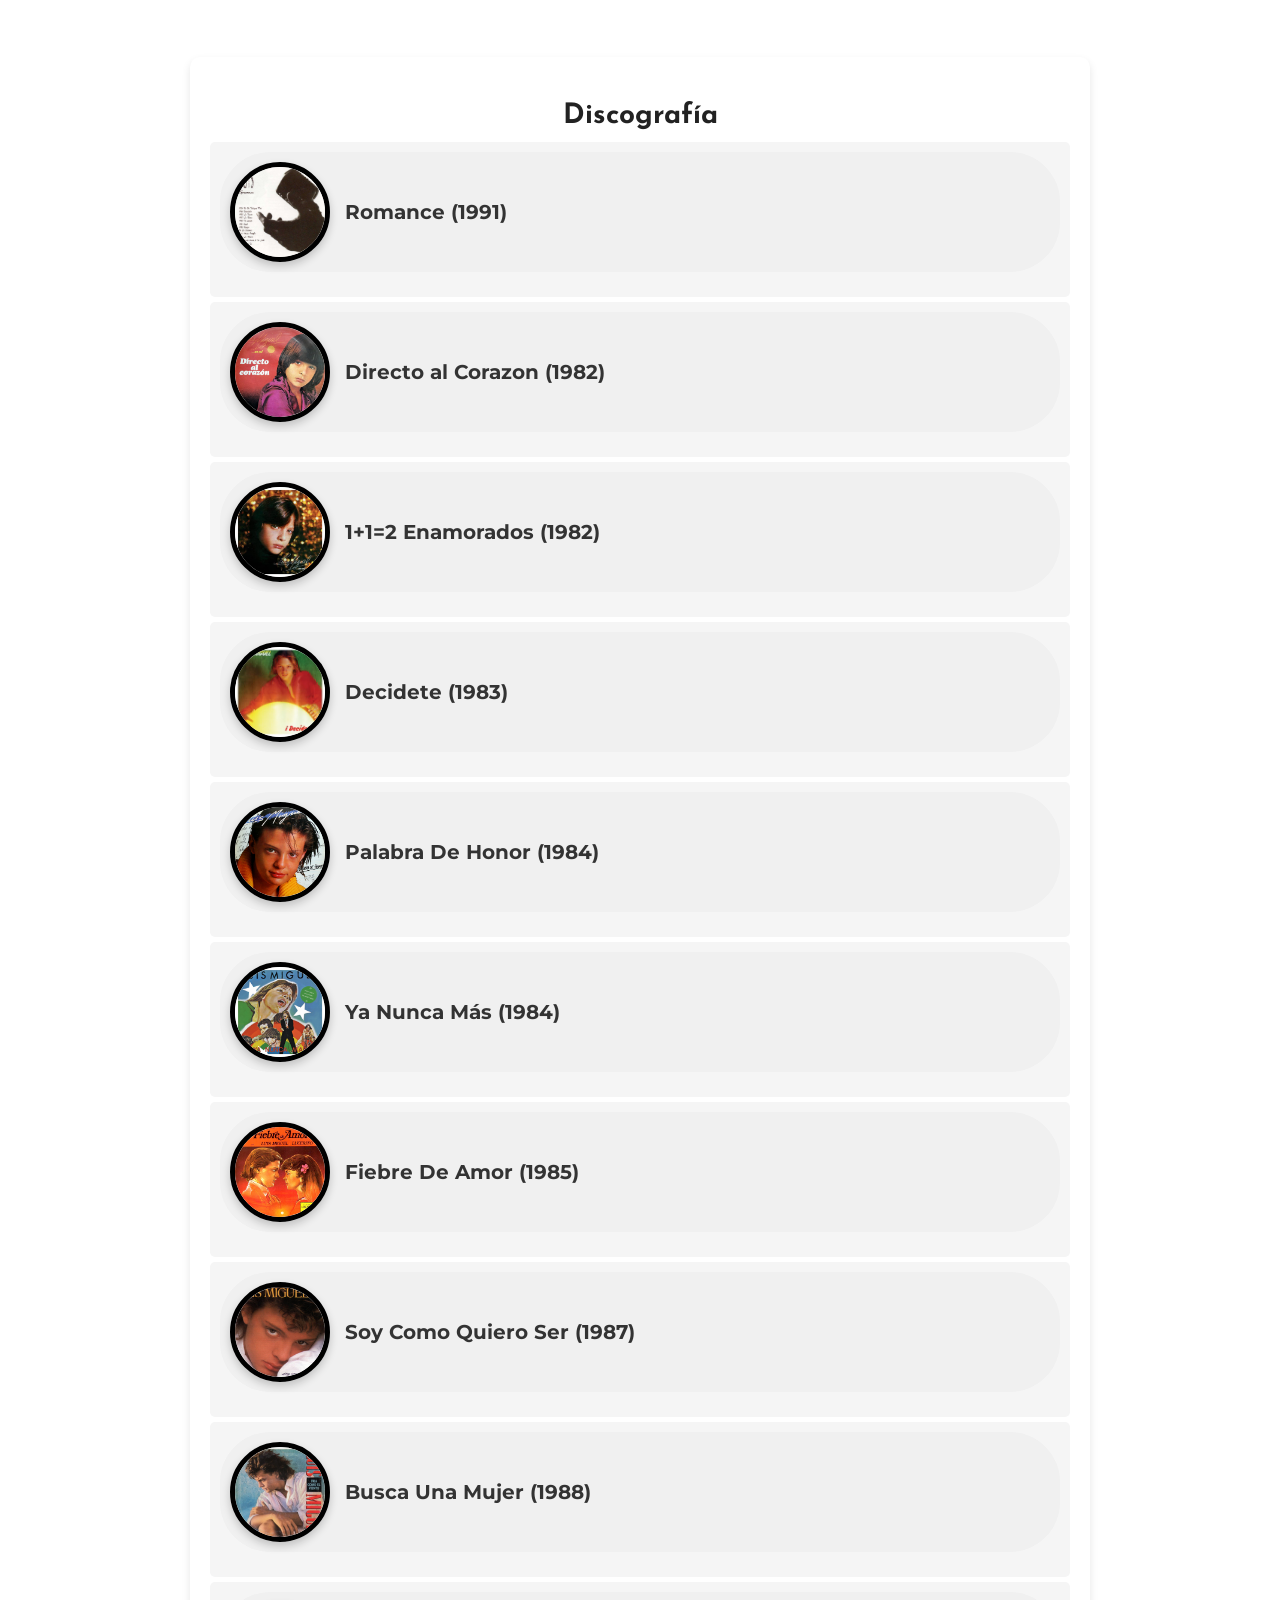
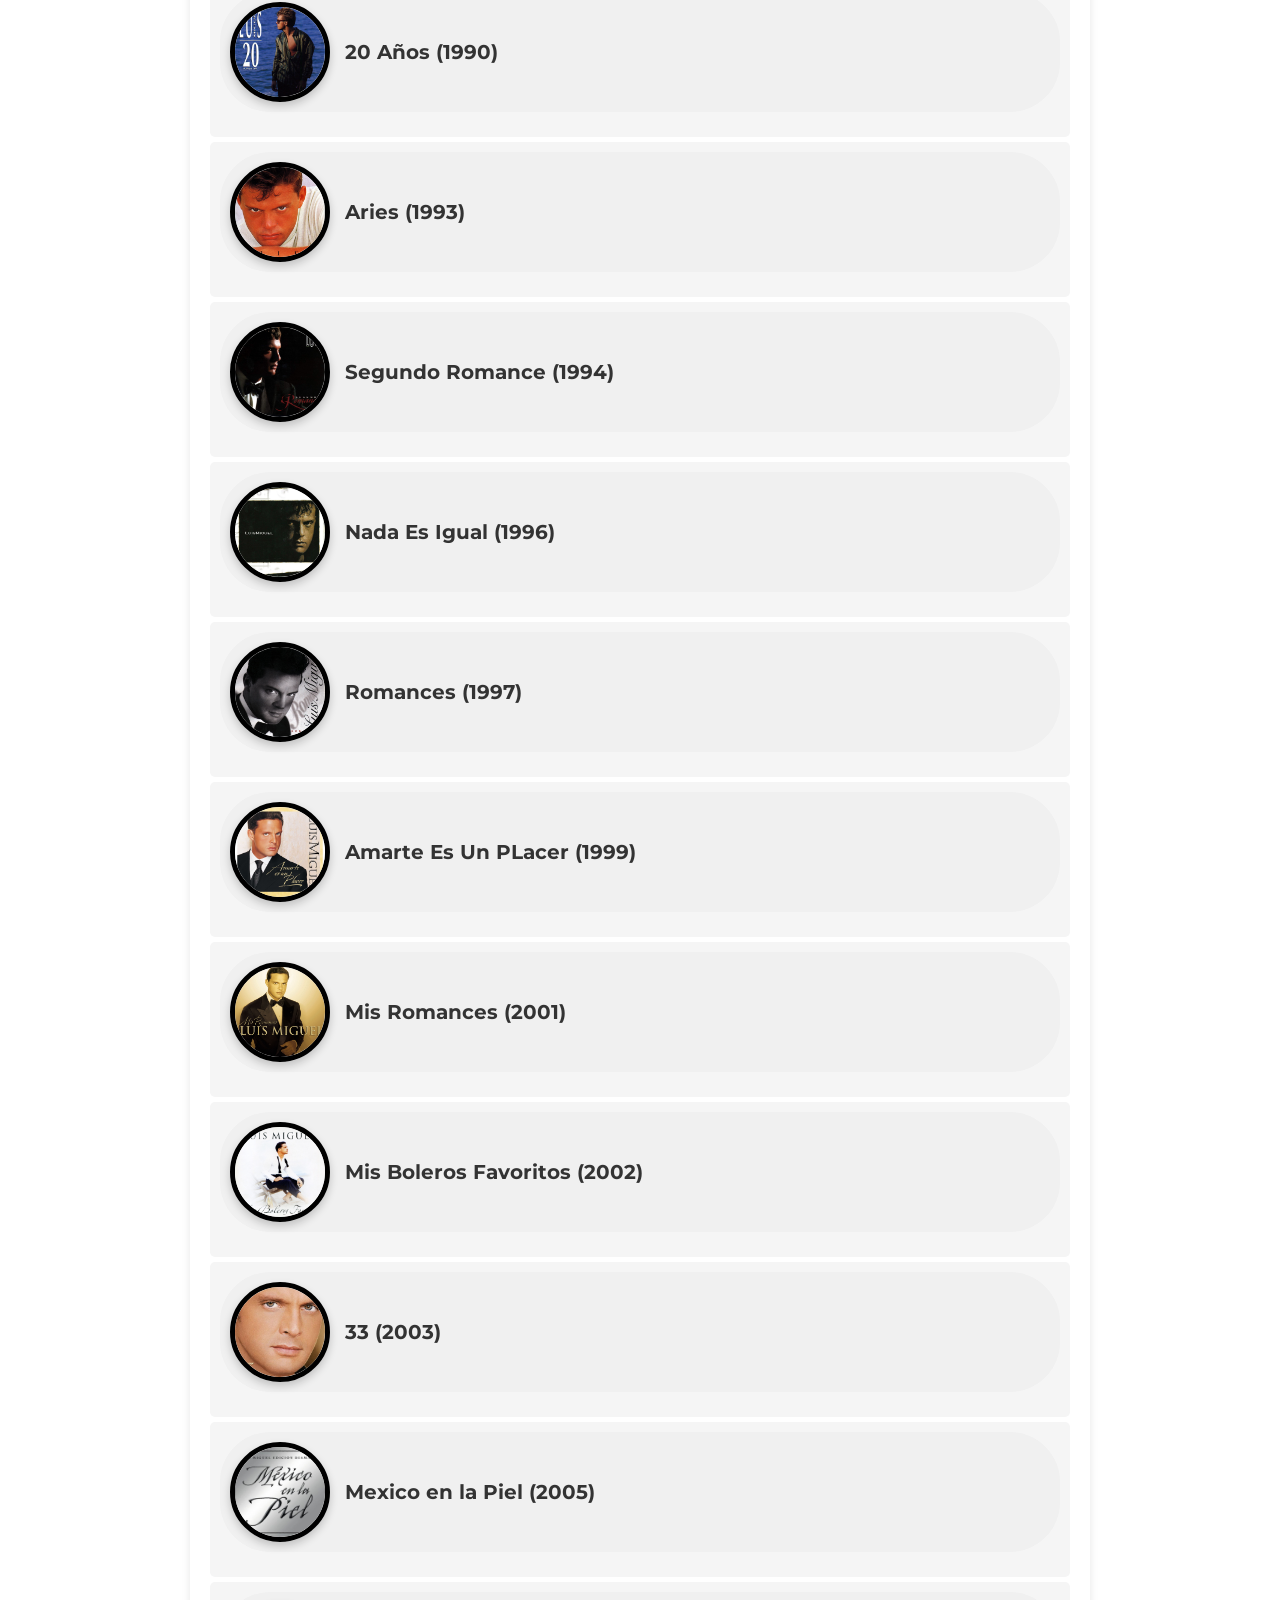
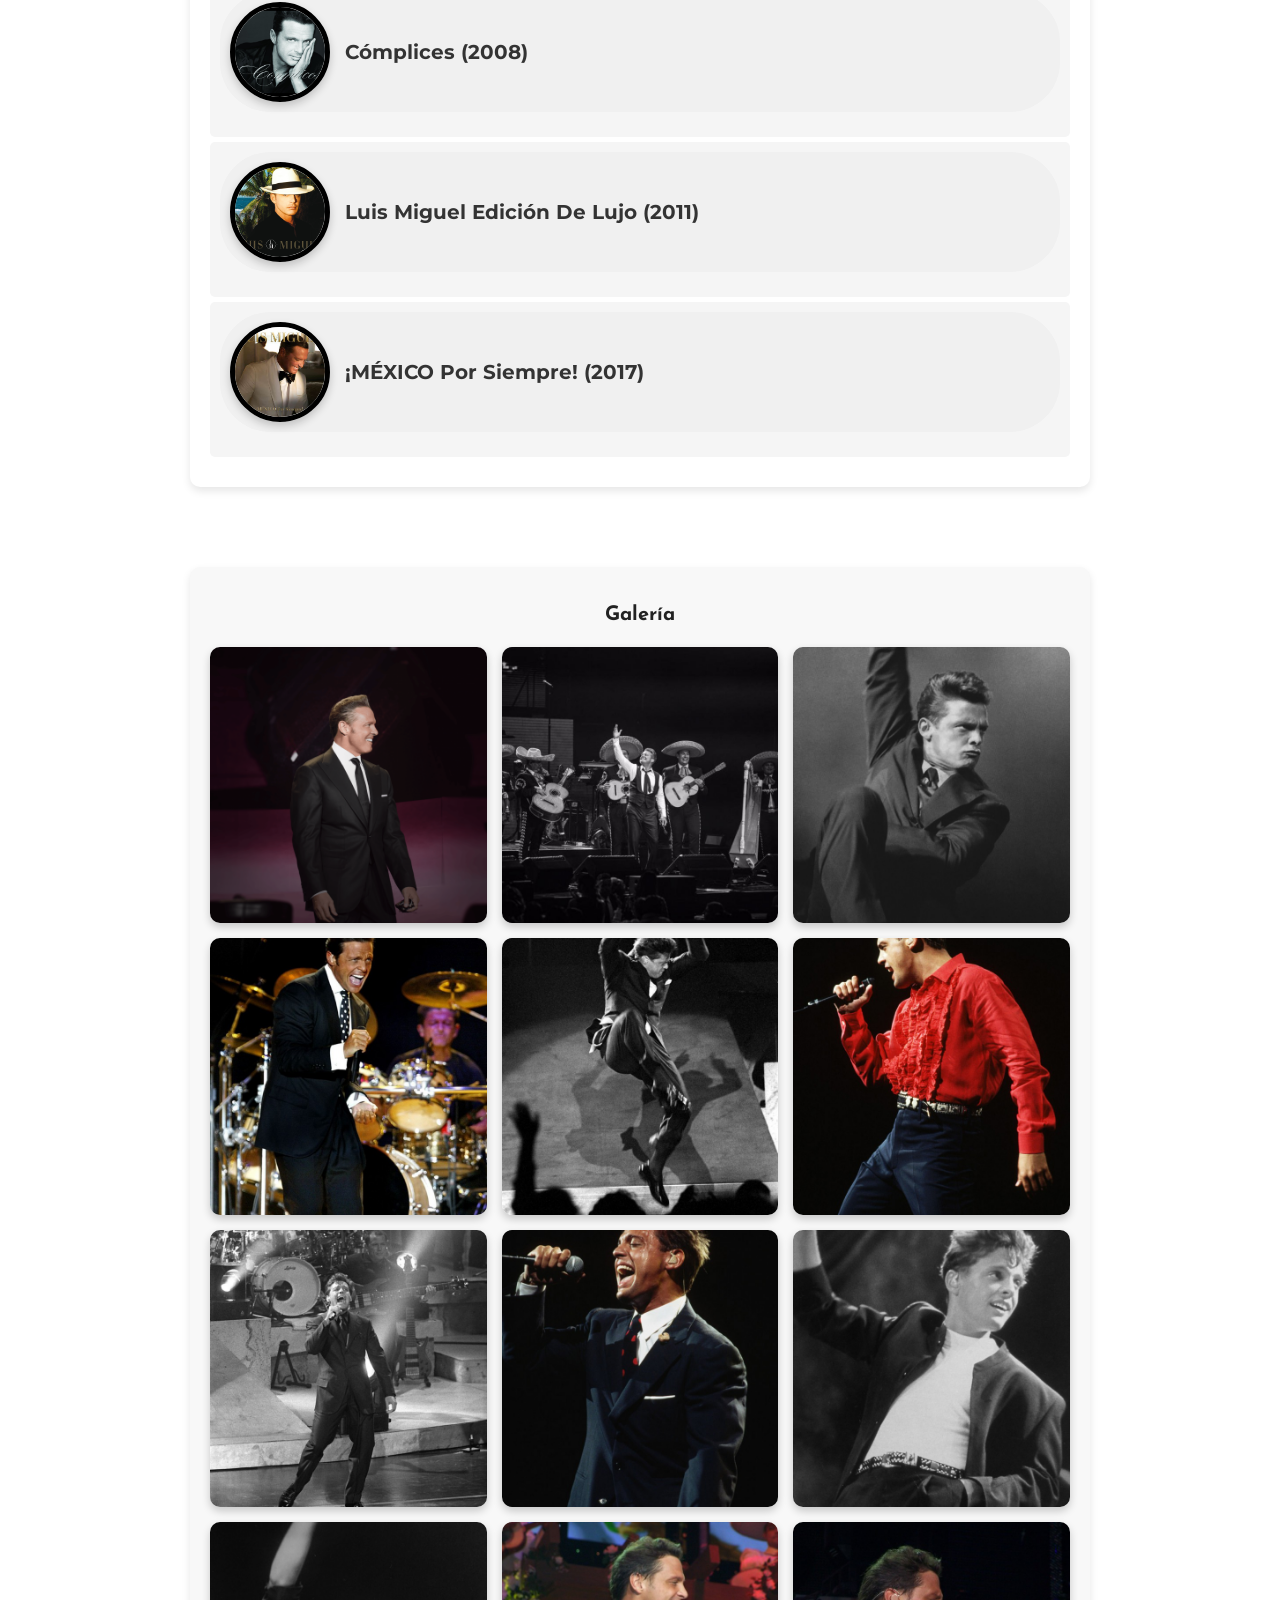
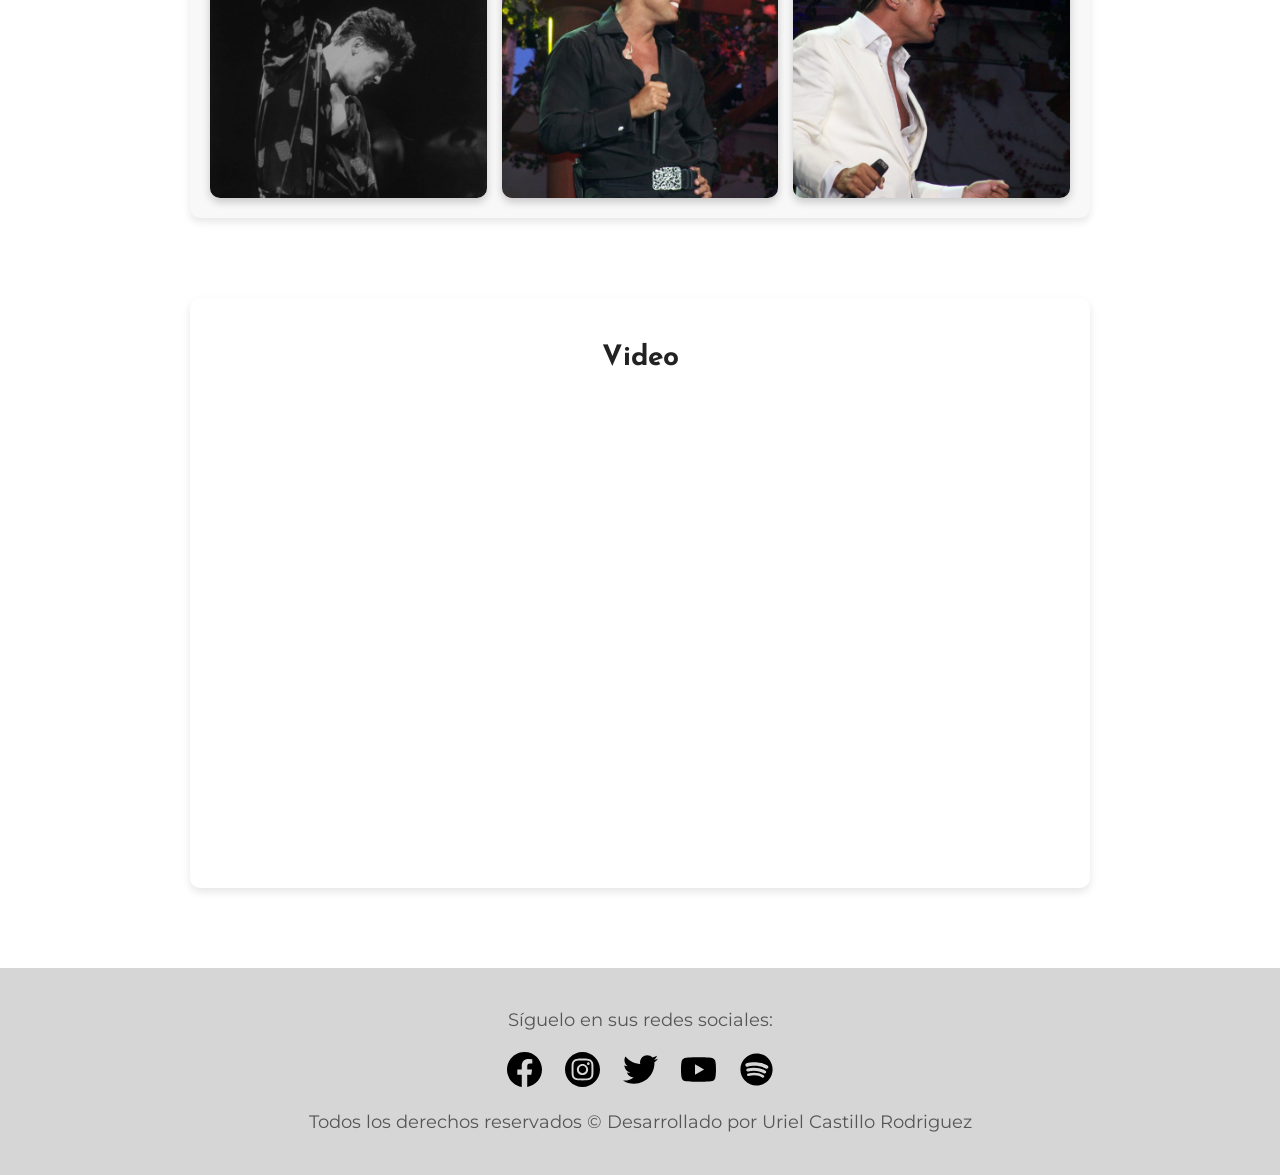
==== commit bb9e09e6: "Actualizado" ====
--- a/index.html
+++ b/index.html
@@ -1,669 +1,700 @@
-<!DOCTYPE html>
-<html lang="es">
-
-<head>
-    <meta charset="UTF-8">
-    <meta name="viewport" content="width=device-width, initial-scale=1.0">
-    <meta http-equiv="X-UA-Compatible" content="le=edge">
-    <title>Luis Miguel</title>
-    <link rel="preconnect" href="https://fonts.googleapis.com">
-    <link rel="preconnect" href="https://fonts.gstatic.com" crossorigin>
-    <link
-        href="https://fonts.googleapis.com/css2?family=Josefin+Sans:wght@100..700&family=Montserrat:wght@100..900&family=Roboto:wght@100..900&display=swap"
-        rel="stylesheet">
-    <link rel="stylesheet" href="css/normalize.css">
-    <link rel="stylesheet" href="css/estilo.css">
-</head>
-
-<body>
-    <header class="encabezado">
-        <div class="logo">
-            <img src="img/lm-logo.png" alt="Luis Miguel Logo" class="logo-img">
-        </div>
-
-        <div class="menu-toggle" onclick="toggleMenu()">☰</div>
-
-        <nav id="nav-menu">
-            <ul>
-                <li><a href="#biografia">Biografía</a></li>
-                <li><a href="#trayectoria">Trayectoria</a></li>
-                <li><a href="#albums">Discografía</a></li>
-                <li><a href="#galeria">Galería</a></li>
-                <li><a href="#videos">Video</a></li>
-            </ul>
-        </nav>
-    </header>
-
-    <section class="hero" style="background-image: url(img/Luismi.jpg);">
-        <img src="img/letra.png" alt="Luis Miguel" class="logo-img">
-    </section>
-
-    <section class="descripcion" id="biografia">
-        <h2>¿Quién es Luis Miguel?</h2>
-        <p>Luis Miguel Gallego Basteri (19 de abril de 1970) cantante y productor musical. Nació en San Juan, Puerto
-            Rico. Por cuestiones familiares Luis Miguel tuvo que trasladarse con su familia a México. ​En este país
-            duraron un buen tiempo hasta que se trasladaron a la capital española.</p>
-        <p><strong>Edad:</strong> 54 años</p>
-        <p><strong>Residencia:</strong> Estados Unidos</p>
-        <p><strong>Géneros:</strong> Pop, Bolero, Mariachi, Jazz</p>
-    </section>
-
-    <section class="trayectoria" id="trayectoria">
-        <h2>Trayectoria</h2>
-        <p>Desde su debut en los años 80, Luis Miguel ha vendido más de 100 millones de discos en todo el mundo y ha
-            ganado múltiples premios Grammy.</p>
-    </section>
-
-    <section class="albums" id="albums">
-        <h2>Discografía</h2>
-        <ul>
-            <li>
-                <span onclick="toggleCanciones('romance')" class="album" style="cursor:pointer;">
-                    <img src="img/romance.jpg" alt="Romance" class="album-img">Romance (1991)</span>
-                <ul id="romance" class="canciones oculto">
-                    <li><strong>No Me Platiques Mas</strong> - <a href="#"
-                            onclick="mostrarLetra('no_me_platiques_mas', event)">Ver Letra</a> |
-                        <a href="https://open.spotify.com/intl-es/track/1kS5xIvvytkr5Ut1JkQ9SM?si=7d64b338bdb7408b"
-                            target="_blank">Spotify</a>
-                        <audio controls>
-                            <source src="music/no_me_platiques_mas.mp3" type="audio/mpeg">
-                            Tu navegador no soporta el audio.
-                        </audio>
-                        <div id="no_me_platiques_mas" class="letra oculto"></div>
-                    </li>
-
-                    <li><strong>Inolvidable</strong> - <a href="#" onclick="mostrarLetra('inolvidable', event)">Ver
-                            Letra</a> |
-                        <a href="https://open.spotify.com/intl-es/track/2pSZjEpbXwlocV8js7MNmu?si=cae99f9e2b244e28"
-                            target="_blank">Spotify</a>
-                        <audio controls>
-                            <source src="music/inolvidable.mp3" type="audio/mpeg">
-                            Tu navegador no soporta el audio.
-                        </audio>
-                    </li>
-                    <div id="inolvidable" class="letra oculto"></div>
-
-                    <li><strong>La Puerta</strong> - <a href="#" onclick="mostrarLetra('la_puerta', event)">Ver
-                            Letra</a> |
-                        <a href="https://open.spotify.com/intl-es/track/5dlNzEPBCM7HgmhfaK0xph?si=d19811d846324677"
-                            target="_blank">Spotify</a>
-                        <audio controls>
-                            <source src="music/la_puerta.mp3" type="audio/mpeg">
-                            Tu navegador no soporta el audio.
-                        </audio>
-                    </li>
-                    <div id="la_puerta" class="letra oculto"></div>
-
-                    <li><strong>La Barca</strong> - <a href="#" onclick="mostrarLetra('la_barca', event)">Ver Letra</a>
-                        |
-                        <a href="https://open.spotify.com/track/2MkeDQiyZ8MV45IjLhCPSF?si=9c8a04f527274346"
-                            target="_blank">Spotify</a>
-                        <audio controls>
-                            <source src="music/la_barca.mp3" type="audio/mpeg">
-                            Tu navegador no soporta el audio.
-                        </audio>
-                    </li>
-                    <div id="la_barca" class="letra oculto"></div>
-
-                    <li><strong>Te Extraño</strong> - <a href="#" onclick="mostrarLetra('teextraño', event)">Ver
-                            Letra</a> |
-                        <a href="https://open.spotify.com/track/1uSRXFGgEkukRZIa9WsX52?si=7a57d71cd5e643df"
-                            target="_blank">Spotify</a>
-                        <audio controls>
-                            <source src="music/te_extraño.mp3" type="audio/mpeg">
-                            Tu navegador no soporta el audio.
-                        </audio>
-                    </li>
-                    <div id="teextraño" class="letra oculto"></div>
-
-                    <li><strong>Usted</strong> - <a href="#" onclick="mostrarLetra('usted', event)">Ver Letra</a> |
-                        <a href="https://open.spotify.com/track/0MHSnVk2CrGP8hIkxpxwMJ?si=f3601b12537f40cf"
-                            target="_blank">Spotify</a>
-                        <audio controls>
-                            <source src="music/usted.mp3" type="audio/mpeg">
-                            Tu navegador no soporta el audio.
-                        </audio>
-                    </li>
-                    <div id="usted" class="letra oculto"></div>
-
-                    <li><strong>Contigo En La Distancia</strong> - <a href="#"
-                            onclick="mostrarLetra('contigo', event)">Ver Letra</a> |
-                        <a href="https://open.spotify.com/track/03oCjV73Utu9KpXrgcqoTJ?si=7936522b0f0b453b"
-                            target="_blank">Spotify</a>
-                        <audio controls>
-                            <source src="music/contigo_en_la_distancia.mp3" type="audio/mpeg">
-                            Tu navegador no soporta el audio.
-                        </audio>
-                    </li>
-                    <div id="contigo" class="letra oculto"></div>
-
-                    <li><strong>Mucho Corazón</strong> - <a href="#" onclick="mostrarLetra('mucho_corazon', event)">Ver
-                            Letra</a> |
-                        <a href="https://open.spotify.com/track/5C1HYHG6b1wk9MpC2UP9C6?si=b91c69273ddf4c99"
-                            target="_blank">Spotify</a>
-                        <audio controls>
-                            <source src="music/mucho_corazon.mp3" type="audio/mpeg">
-                            Tu navegador no soporta el audio.
-                        </audio>
-                    </li>
-                    <div id="mucho_corazon" class="letra oculto"></div>
-
-                    <li><strong>La Mentira</strong> - <a href="#" onclick="mostrarLetra('la_mentira', event)">Ver
-                            Letra</a> |
-                        <a href="https://open.spotify.com/track/3wogsSWyEEu5eVgLqUqySF?si=623921f3d5014f41"
-                            target="_blank">Spotify</a>
-                        <audio controls>
-                            <source src="music/la_mentira.mp3" type="audio/mpeg">
-                            Tu navegador no soporta el audio.
-                        </audio>
-                    </li>
-                    <div id="la_mentira" class="letra oculto"></div>
-
-                    <li><strong>Cuando Vuelva a Tu Lado</strong> - <a href="#"
-                            onclick="mostrarLetra('cuando_vuelva_a_tu_lado', event)">Ver Letra</a> |
-                        <a href="https://open.spotify.com/track/3dsvRFQ7YWkNBH8GTPwf7Q?si=e166cefca1e9479d"
-                            target="_blank">Spotify</a>
-                        <audio controls>
-                            <source src="music/cuando_vuelva_a_tu_lado.mp3" type="audio/mpeg">
-                            Tu navegador no soporta el audio.
-                        </audio>
-                    </li>
-                    <div id="cuando_vuelva_a_tu_lado" class="letra oculto"></div>
-
-                    <li><strong>No Sé Tú</strong> - <a href="#" onclick="mostrarLetra('no_se_tu', event)">Ver Letra</a>
-                        |
-                        <a href="https://open.spotify.com/track/2DAsLftcRKP3iarCPmI1RY?si=ee22ac0c25284171"
-                            target="_blank">Spotify</a>
-                        <audio controls>
-                            <source src="music/no_se_tu.mp3" type="audio/mpeg">
-                            Tu navegador no soporta el audio.
-                        </audio>
-                    </li>
-                    <div id="no_se_tu" class="letra oculto"></div>
-
-                    <li><strong>Cómo</strong> - <a href="#" onclick="mostrarLetra('como', event)">Ver Letra</a> |
-                        <a href="https://open.spotify.com/track/0pWAOLzD2VencHdiDnmRos?si=5425f31fdee741c2"
-                            target="_blank">Spotify</a>
-                        <audio controls>
-                            <source src="music/como.mp3" type="audio/mpeg">
-                            Tu navegador no soporta el audio.
-                        </audio>
-                    </li>
-                    <div id="como" class="letra oculto"></div>
-
-
-            </li>
-        </ul>
-        </li>
-
-        <li>
-            <span onclick="toggleCanciones('directo')" class="album" style="cursor:pointer;">
-                <img src="img/directo.jpg" alt="Directo" class="album-img"> Directo al Corazon (1982)</span>
-            <ul id="directo" class="canciones oculto">
-                <li><strong>Directo Al Corazon</strong> <a href="#" onclick=""></a> </li>
-                <li><strong>Recuerdos Encadenados</strong></li>
-                <li><strong>Lo Lei En Tu Diario</strong></li>
-                <li><strong>A Mis Años Ya Te Amo</strong></li>
-                <li><strong>Nosotros Dos</strong></li>
-                <li><strong>Rock De La Niña Cruel</strong></li>
-                <li><strong>Marcela</strong></li>
-                <li><strong>Si Ves A Mi Chica, Dile Que La Amo</strong></li>
-                <li><strong>No Es Permitido</strong></li>
-                <li><strong>La Juventud</strong></li>
-            </ul>
-        </li>
-
-        <li>
-            <span onclick="toggleCanciones('1+1')" class="album" style="cursor:pointer;">
-                <img src="img/enamorados.jpg" alt="1+2=2 Enamorados" class="album-img"> 1+1=2 Enamorados (1982)</span>
-            <ul id="1+1" class="canciones oculto">
-                <li><strong>1+1=2 Enamorados</strong> <a href="#" onclick=""></a> </li>
-                <li><strong>Amor De Escuela</strong></li>
-                <li><strong>Tomemos Los Patines</strong></li>
-                <li><strong>Hay Un Algo</strong></li>
-                <li><strong>Lo Que Me Gusta</strong></li>
-                <li><strong>Balada Para Mi Abuela</strong></li>
-                <li><strong>Mentira</strong></li>
-                <li><strong>El Tiempo</strong></li>
-                <li><strong>Adolescente Soñador</strong></li>
-                <li><strong></strong></li>
-            </ul>
-        </li>
-
-        <li>
-            <span onclick="toggleCanciones('decidete')" class="album" style="cursor:pointer;">
-                <img src="img/decidete.jpg" alt="Decidete" class="album-img"> Decidete (1983)</span>
-            <ul id="decidete" class="canciones oculto">
-                <li><strong>Decidete</strong> <a href="#" onclick=""></a> </li>
-                <li><strong>Lupe</strong></li>
-                <li><strong>No Me Puedes Dejar Asi</strong></li>
-                <li><strong>Safari</strong></li>
-                <li><strong>Bandido Cupido</strong></li>
-                <li><strong>Campeón</strong></li>
-                <li><strong>El Brujo</strong></li>
-                <li><strong>En Japon</strong></li>
-                <li><strong>Soy Como Soy</strong></li>
-                <li><strong>Mini Amor</strong></li>
-            </ul>
-        </li>
-
-        <li>
-            <span onclick="toggleCanciones('palabra')" class="album" style="cursor:pointer;">
-                <img src="img/palabra.jpg" alt="Palabra" class="album-img"> Palabra De Honor (1984)</span>
-            <ul id="palabra" class="canciones oculto">
-                <li><strong>Tú No Tienes Corazón</strong> <a href="#" onclick=""></a> </li>
-                <li><strong>Un Rock and Roll Sonó</strong></li>
-                <li><strong>La Chica Del Bikini Azul</strong></li>
-                <li><strong>Lili</strong></li>
-                <li><strong>Palabra De Honor</strong></li>
-                <li><strong>Rey De Corazones</strong></li>
-                <li><strong>Me Muere Por Ti</strong></li>
-                <li><strong>Isabel</strong></li>
-                <li><strong>Me Gustas Tal Como Eres</strong></li>
-                <li><strong>Muñeca Rota</strong></li>
-                <li><strong>Háblame</strong></li>
-
-            </ul>
-        </li>
-
-        <li>
-            <span onclick="toggleCanciones('yanuncamas')" class="album" style="cursor:pointer;">
-                <img src="img/nunca.jpg" alt="Ya Nunca Mas" class="album-img"> Ya Nunca Más (1984)</span>
-            <ul id="yanuncamas" class="canciones oculto">
-                <li><strong>Ya Nunca Más</strong> <a href="#" onclick=""></a> </li>
-                <li><strong>La Juventud</strong></li>
-                <li><strong>Juego De Amigos - Instrumental</strong></li>
-                <li><strong>Mama, Mama</strong></li>
-                <li><strong>Juego De Amigos</strong></li>
-                <li><strong>La Juventud - Instrumental</strong></li>
-                <li><strong>Ora Pronobis</strong></li>
-                <li><strong>Ya Nunca Más - Instrumental</strong></li>
-            </ul>
-        </li>
-
-        <li>
-            <span onclick="toggleCanciones('fiebre')" class="album" style="cursor:pointer;">
-                <img src="img/fiebre.jpg" alt="Fiebre" class="album-img"> Fiebre De Amor (1985)</span>
-            <ul id="fiebre" class="canciones oculto">
-                <li><strong>Fiebre De Amor</strong> <a href="#" onclick=""></a> </li>
-                <li><strong>Acapulco Amor</strong></li>
-                <li><strong>Por Ti</strong></li>
-                <li><strong>Todo El Amor Del Mundo</strong></li>
-                <li><strong>Este Amor</strong></li>
-                <li><strong>Fiebre De Amor - Instrumental</strong></li>
-                <li><strong>Siempre Me Quedo Siempre Me Voy</strong></li>
-                <li><strong>Sueños</strong></li>
-                <li><strong>Siempre Te Seguiré</strong></li>
-                <li><strong>Los Muchachos De Hoy</strong></li>
-            </ul>
-        </li>
-
-        <li>
-            <span onclick="toggleCanciones('soy')" class="album" style="cursor:pointer;">
-                <img src="img/soy.jpg" alt="Soy" class="album-img"> Soy Como Quiero Ser (1987)</span>
-            <ul id="soy" class="canciones oculto">
-                <li><strong>Es Mejor</strong> <a href="#" onclick=""></a> </li>
-                <li><strong>Sin Hablar</strong></li>
-                <li><strong>Ahora Te Puedes Marchar</strong></li>
-                <li><strong>Yo Que No Vivo Sin Ti</strong></li>
-                <li><strong>Eres Tú</strong></li>
-                <li><strong>Sólo Tú</strong></li>
-                <li><strong>No Me Puedo Escapar De Ti</strong></li>
-                <li><strong>Cuando Calienta El Sol</strong></li>
-                <li><strong>Soy Como Quiero Ser</strong></li>
-                <li><strong>Perdóname</strong></li>
-                <li><strong>Sunny</strong></li>
-
-            </ul>
-        </li>
-
-        <li>
-            <span onclick="toggleCanciones('busca')" class="album" style="cursor:pointer;">
-                <img src="img/busca.jpg" alt="Busca" class="album-img"> Busca Una Mujer (1988)</span>
-            <ul id="busca" class="canciones oculto">
-                <li><strong>Fría Como El Viento</strong> <a href="#" onclick=""></a> </li>
-                <li><strong>Esa Niña</strong></li>
-                <li><strong>Culpable O No - Miénteme Como Siempre</strong></li>
-                <li><strong>Un Hombre Busca Una Mujer</strong></li>
-                <li><strong>La Incondicional</strong></li>
-                <li><strong>Separados</strong></li>
-                <li><strong>Por Favor Señora</strong></li>
-                <li><strong>Pupilas De Gato</strong></li>
-                <li><strong>El Primero</strong></li>
-                <li><strong>Soy Un Perdedor</strong></li>
-            </ul>
-        </li>
-
-        <li>
-            <span onclick="toggleCanciones('20años')" class="album" style="cursor:pointer;">
-                <img src="img/20años.jpg" alt="20 años" class="album-img"> 20 Años (1990)</span>
-            <ul id="20años" class="canciones oculto">
-                <li><strong>Entrégate</strong> <a href="#" onclick=""></a> </li>
-                <li><strong>Oro De Ley</strong></li>
-                <li><strong>Tengo Todo Excepto a Ti</strong></li>
-                <li><strong>Será Que No Me Amas</strong></li>
-                <li><strong>Amante Del Amor</strong></li>
-                <li><strong>Hoy El Aire Huele a Ti</strong></li>
-                <li><strong>Cuestión De Piel</strong></li>
-                <li><strong>Más Allá De Todo</strong></li>
-                <li><strong>Alguien Como Tú</strong></li>
-                <li><strong>Más</strong></li>
-            </ul>
-        </li>
-
-        <li>
-            <span onclick="toggleCanciones('aries')" class="album" style="cursor:pointer;">
-                <img src="img/aries.jpg" alt="Aries" class="album-img"> Aries (1993)</span>
-            <ul id="aries" class="canciones oculto">
-                <li><strong>Suave</strong> <a href="#" onclick=""></a> </li>
-                <li><strong>Me Niego Estar Solo</strong></li>
-                <li><strong>Luz Verde</strong></li>
-                <li><strong>Hasta El Fin</strong></li>
-                <li><strong>Ayer</strong></li>
-                <li><strong>Qué Nivel De Mujer</strong></li>
-                <li><strong>Pensar En Ti</strong></li>
-                <li><strong>Dame Tu Amor</strong></li>
-                <li><strong>Hasta Que Me Ovides</strong></li>
-                <li><strong>Tú Y Yo</strong></li>
-            </ul>
-        </li>
-
-        <li>
-            <span onclick="toggleCanciones('segundo')" class="album" style="cursor:pointer;">
-                <img src="img/segundoromance.jpg" alt="Segundo Romance" class="album-img"> Segundo Romance (1994)</span>
-            <ul id="segundo" class="canciones oculto">
-                <li><strong>El Dia Que Me Quieras</strong> <a href="#" onclick=""></a> </li>
-                <li><strong>Sin Ti</strong></li>
-                <li><strong>Somos Novios</strong></li>
-                <li><strong>La Media Vuelta</strong></li>
-                <li><strong>Solamente Una Vez</strong></li>
-                <li><strong>Todo Y Nada</strong></li>
-                <li><strong>Historia De Un Amor</strong></li>
-                <li><strong>Como Yo Te Amé</strong></li>
-                <li><strong>Nosotros</strong></li>
-                <li><strong>Yo Se Que Volverás</strong></li>
-                <li><strong>Delirio</strong></li>
-            </ul>
-        </li>
-
-        <li>
-            <span onclick="toggleCanciones('nadaesigual')" class="album" style="cursor:pointer;">
-                <img src="img/nada.jpg" alt="Nada Es Iguak" class="album-img"> Nada Es Igual (1996)</span>
-            <ul id="nadaesigual" class="canciones oculto">
-                <li><strong>Si Te Vas</strong> <a href="#" onclick=""></a> </li>
-                <li><strong>Abrázame</strong></li>
-                <li><strong>Dame</strong></li>
-                <li><strong>Nada Es Igual</strong></li>
-                <li><strong>Todo Por Su Amor</strong></li>
-                <li><strong>Qué Tu Te vas</strong></li>
-                <li><strong>Sintiéndote Lejos</strong></li>
-                <li><strong>Cómo Es Posible Que a Mi Lado</strong></li>
-                <li><strong>Un Día Mas</strong></li>
-                <li><strong>Sueña</strong></li>
-            </ul>
-        </li>
-
-        <li>
-            <span onclick="toggleCanciones('romances')" class="album" style="cursor:pointer;">
-                <img src="img/romances.jpg" alt="Romances" class="album-img"> Romances (1997)</span>
-            <ul id="romances" class="canciones oculto">
-                <li><strong>Voy a Apagar La Luz - Contigo Aprendí</strong> <a href="#" onclick=""></a> </li>
-                <li><strong>Sabor a Mi</strong></li>
-                <li><strong>Por Debajo De La Mesa</strong></li>
-                <li><strong>La Gloria Eres Tu</strong></li>
-                <li><strong>Amanecer</strong></li>
-                <li><strong>Encadenados</strong></li>
-                <li><strong>Besame Mucho</strong></li>
-                <li><strong>Contigo - Estar Contigo</strong></li>
-                <li><strong>Noche De Ronda</strong></li>
-                <li><strong>El Reloj</strong></li>
-                <li><strong>Jurame</strong></li>
-                <li><strong>De Quererte Así</strong></li>
-                <li><strong>Uno</strong></li>
-                <li><strong>Mañana De Carnaval</strong></li>
-
-
-            </ul>
-        </li>
-
-        <li>
-            <span onclick="toggleCanciones('amarte')" class="album" style="cursor:pointer;">
-                <img src="img/amarte.jpg" alt="Amarte Es Un Placer" class="album-img"> Amarte Es Un PLacer (1999)</span>
-            <ul id="amarte" class="canciones oculto">
-                <li><strong>Tu Mirada</strong> <a href="#" onclick=""></a> </li>
-                <li><strong>Soy yo</strong></li>
-                <li><strong>Sol, arena y mar</strong></li>
-                <li><strong>O Tu O Ninguna</strong></li>
-                <li><strong>Quiero</strong></li>
-                <li><strong>Dormir Contigo</strong></li>
-                <li><strong>Dímelo en un beso</strong></li>
-                <li><strong>No me fio</strong></li>
-                <li><strong>Te propongo esta noche</strong></li>
-                <li><strong>Tú sólo tú</strong></li>
-                <li><strong>Ese momento</strong></li>
-                <li><strong>Amarte es un placer</strong></li>
-
-            </ul>
-        </li>
-
-        <li>
-            <span onclick="toggleCanciones('misromances')" class="album" style="cursor:pointer;">
-                <img src="img/misromances.jpg" alt="Mis Romances" class="album-img"> Mis Romances (2001)</span>
-            <ul id="misromances" class="canciones oculto">
-                <li><strong>Qué sabes tú</strong> <a href="#" onclick=""></a> </li>
-                <li><strong>Tú me acostumbraste</strong></li>
-                <li><strong>Perfidia</strong></li>
-                <li><strong>Amor (Amor,amor,amor)</strong></li>
-                <li><strong>Cómo duele</strong></li>
-                <li><strong>Toda una vida</strong></li>
-                <li><strong>El tiempo que te queda libre</strong></li>
-                <li><strong>Amorcito corazón</strong></li>
-                <li><strong>La última noche</strong></li>
-                <li><strong>Volver</strong></li>
-                <li><strong>Al que me siga</strong></li>
-            </ul>
-        </li>
-
-        <li>
-            <span onclick="toggleCanciones('boleros')" class="album" style="cursor:pointer;">
-                <img src="img/boleros.jpg" alt="Mis Boleros Favoritos" class="album-img"> Mis Boleros Favoritos
-                (2002)</span>
-            <ul id="boleros" class="canciones oculto">
-                <li><strong>No Me Platiques Más</strong> <a href="#" onclick=""></a> </li>
-                <li><strong>La Barca</strong></li>
-                <li><strong>La Gloria Eres Tu</strong></li>
-                <li><strong>No Sé Tú</strong></li>
-                <li><strong>Historia De Un Amor</strong></li>
-                <li><strong>Somos Novios</strong></li>
-                <li><strong>Solamente Una Vez</strong></li>
-                <li><strong>El Día Que Me Quieras</strong></li>
-                <li><strong>El Reloj</strong></li>
-                <li><strong>Por Debajo De La Mesa</strong></li>
-                <li><strong>Encadenados</strong></li>
-                <li><strong>Sabor a Mi</strong></li>
-                <li><strong>Perdifia</strong></li>
-                <li><strong>Hasta que vuelvas</strong></li>
-            </ul>
-        </li>
-
-        <li>
-            <span onclick="toggleCanciones('33')" class="album" style="cursor:pointer;">
-                <img src="img/33.jpg" alt="33" class="album-img"> 33 (2003)</span>
-            <ul id="33" class="canciones oculto">
-                <li><strong>Un te amor</strong> <a href="#" onclick=""></a> </li>
-                <li><strong>Con tus Besos</strong></li>
-                <li><strong>Devuélveme El Amor</strong></li>
-                <li><strong>Te necesito</strong></li>
-                <li><strong>Nos hizo falta el tiempo</strong></li>
-                <li><strong>Eres</strong></li>
-                <li><strong>Ahora que te vas</strong></li>
-                <li><strong>Que tristeza</strong></li>
-                <li><strong>Y sigo</strong></li>
-                <li><strong>Vuelve</strong></li>
-                <li><strong>Qué hacer</strong></li>
-            </ul>
-        </li>
-
-        <li>
-            <span onclick="toggleCanciones('mexico')" class="album" style="cursor:pointer;">
-                <img src="img/mexico.jpg" alt="Mexico en la piel" class="album-img"> Mexico en la Piel (2005)</span>
-            <ul id="mexico" class="canciones oculto">
-                <li><strong>El viajero</strong> <a href="#" onclick=""></a> </li>
-                <li><strong>Entrega Total</strong></li>
-                <li><strong>Échame a Mi La Culpa </strong></li>
-                <li><strong>México En La Piel</strong></li>
-                <li><strong>Cruz De Olvido</strong></li>
-                <li><strong>De Qué Manera Te Olvido</strong></li>
-                <li><strong>Luz De Luna</strong></li>
-                <li><strong>Motivos</strong></li>
-                <li><strong>Cielo Rojo</strong></li>
-                <li><strong>Paloma Querida</strong></li>
-                <li><strong>Que Seas Feliz</strong></li>
-                <li><strong>Un Mundo Raro</strong></li>
-                <li><strong>Sabes Una Cosa</strong></li>
-                <li><strong>Por un amor</strong></li>
-                <li><strong>Mi Ciudad</strong></li>
-
-            </ul>
-        </li>
-
-        <li>
-            <span onclick="toggleCanciones('complices')" class="album" style="cursor:pointer;">
-                <img src="img/complices.jpg" alt="Complices" class="album-img"> Cómplices (2008)</span>
-            <ul id="complices" class="canciones oculto">
-                <li><strong>Te Desean</strong> <a href="#" onclick=""></a> </li>
-                <li><strong>Dicen</strong></li>
-                <li><strong>Ay cariño</strong></li>
-                <li><strong>De nuevo el paraíso</strong></li>
-                <li><strong>Si tú te atreves</strong></li>
-                <li><strong>Amor A Mares</strong></li>
-                <li><strong>Estrenando Amor</strong></li>
-                <li><strong>Bravo Amor Bravo</strong></li>
-                <li><strong>Tu Imaginación</strong></li>
-                <li><strong>Cómplices</strong></li>
-                <li><strong>Amor De Hecho</strong></li>
-                <li><strong>Se Amaban</strong></li>
-            </ul>
-        </li>
-
-        <li>
-            <span onclick="toggleCanciones('33')" class="album" style="cursor:pointer;">
-                <img src="img/luismiguel.jpg" alt="Luis Miguel" class="album-img"> Luis Miguel Edición De Lujo
-                (2011)</span>
-            <ul id="33" class="canciones oculto">
-                <li><strong>Labíos de miel</strong> <a href="#" onclick=""></a> </li>
-                <li><strong>Mujer de fuego</strong></li>
-                <li><strong>Tres palabras</strong></li>
-                <li><strong>Ella es así</strong></li>
-                <li><strong>No existen limites</strong></li>
-                <li><strong>Siento</strong></li>
-                <li><strong>Lo que queda de mi</strong></li>
-                <li><strong>Es por ti</strong></li>
-                <li><strong>¿De quién es usted?</strong></li>
-                <li><strong>Talvez me mientes</strong></li>
-                <li><strong>Labíos de miel - Dance Remix</strong></li>
-                <li><strong>Mujer de fuego - Dance Remix</strong></li>
-                <li><strong>Talvez me mientes - Dance Remix</strong></li>
-                <li><strong>Es por ti - Dance Remix</strong></li>
-            </ul>
-        </li>
-
-
-        <li>
-            <span onclick="toggleCanciones('mexicoporsiempre')" class="album" style="cursor:pointer;">
-                <img src="img/mexicoporsiempre.jpg" alt="MEXICO Por Siempre" class="album-img"> ¡MÉXICO Por Siempre!
-                (2017) </span>
-            <ul id="mexicoporsiempre" class="canciones oculto">
-                <li><strong>La fiesta del mariachi</strong> <a href="#" onclick=""></a> </li>
-                <li><strong>No me amenaces</strong></li>
-                <li><strong>Llamarada</strong></li>
-                <li><strong>El Balajú / Huapango</strong></li>
-                <li><strong>Soy lo prohibido</strong></li>
-                <li><strong>El siete mares</strong></li>
-                <li><strong>¿Por qué te conocí?</strong></li>
-                <li><strong>Deja que salga la luna</strong></li>
-                <li><strong>Serenata huasteca</strong></li>
-                <li><strong>Que te vaya bonito</strong></li>
-                <li><strong>No discutamos</strong></li>
-                <li><strong>Sin sangre en las venas</strong></li>
-                <li><strong>Qué bonita es mi tierra</strong></li>
-                <li><strong>Los días felices</strong></li>
-            </ul>
-        </li>
-
-        <!-- Vincular script.js -->
-        <script src="js/script.js"></script>
-        </li>
-        </ul>
-    </section>
-
-    <script>
-        function toggleCanciones(id) {
-            var canciones = document.getElementById(id);
-            canciones.classList.toggle("oculto");
-
-            function mostrarLetra(id) {
-                var letra = document.getElementById(id);
-                letra.classList.toggle("oculto");
-            }
-        }
-    </script>
-
-    <section class="galeria" id="galeria">
-        <h2>Galería</h2>
-        <div class="grid-galeria">
-            <img src="galeria/foto1.png" alt="Luis Miguel 1">
-            <img src="galeria/foto2.png" alt="Luis Miguel 2">
-            <img src="galeria/foto3.png" alt="Luis Miguel 3">
-            <img src="galeria/foto4.png" alt="Luis Miguel 4">
-            <img src="galeria/foto5.png" alt="Luis Miguel 5">
-            <img src="galeria/foto6.png" alt="Luis Miguel 6">
-            <img src="galeria/foto7.png" alt="Luis Miguel 7">
-            <img src="galeria/foto8.png" alt="Luis Miguel 8">
-            <img src="galeria/foto9.png" alt="Luis Miguel 9">
-            <img src="galeria/foto10.png" alt="Luis Miguel 10">
-            <img src="galeria/foto11.png" alt="Luis Miguel 11">
-            <img src="galeria/foto12.png" alt="Luis Miguel 12">
-        </div>
-    </section>
-    <section class="videos" id="videos">
-        <h2>Video</h2>
-        <div class="video">
-        <iframe width="560" height="315" src="https://www.youtube.com/embed/ob1LuCRqGIw?si=_gVMMjmEQkcuv9E-"
-            title="YouTube video player" frameborder="0"
-            allow="accelerometer; autoplay; clipboard-write; encrypted-media; gyroscope; picture-in-picture; web-share"
-            referrerpolicy="strict-origin-when-cross-origin" allowfullscreen></iframe>
-            </div>
-    </section>
-    <style>
-        .oculto {
-            display: none;
-        }
-    </style>
-    <footer class="footer">
-
-        <p>Síguelo en sus redes sociales:</p>
-        <div class="redes-sociales">
-            <a href="https://www.facebook.com/luismiguelofficial" target="_blank">
-                <img src="img/fb.svg" alt="Facebook">
-            </a>
-            <a href="https://www.instagram.com/luismiguel" target="_blank">
-                <img src="img/ig.svg" alt="Instagram">
-            </a>
-            <a href="https://x.com/LMXLM" target="_blank">
-                <img src="img/tw.svg" alt="Twitter">
-            </a>
-            <a href="https://www.youtube.com/channel/UCQHnOnsryRQmmr6pU3lAupg" target="_blank">
-                <img src="img/youtube.svg" alt="YouTube">
-            </a>
-            <a href="https://open.spotify.com/intl-es/artist/2nszmSgqreHSdJA3zWPyrW?si=1Oo56lPPQt-sSHVvZ3daZw"
-                target="_blank">
-                <img src="img/sp.svg" alt="Spotify">
-            </a>
-            <p>Todos los derechos reservados <span class="fecha"></span> &copy; Desarrollado por Uriel Castillo
-                Rodriguez</p>
-        </div>
-    </footer>
-</body>
-
+<!DOCTYPE html>
+<html lang="es">
+
+<head>
+    <meta charset="UTF-8">
+    <meta name="viewport" content="width=device-width, initial-scale=1.0">
+    <meta http-equiv="X-UA-Compatible" content="le=edge">
+    <title>Luis Miguel</title>
+    <link rel="preconnect" href="https://fonts.googleapis.com">
+    <link rel="preconnect" href="https://fonts.gstatic.com" crossorigin>
+    <link
+        href="https://fonts.googleapis.com/css2?family=Josefin+Sans:wght@100..700&family=Montserrat:wght@100..900&family=Roboto:wght@100..900&display=swap"
+        rel="stylesheet">
+    <link rel="stylesheet" href="css/normalize.css">
+    <link rel="stylesheet" href="css/estilo.css">
+</head>
+
+<body>
+    <header class="encabezado">
+        <div class="logo">
+            <img src="img/lm-logo.png" alt="Luis Miguel Logo" class="logo-img">
+        </div>
+
+        <div class="menu-toggle" onclick="toggleMenu()">☰</div>
+
+        <nav id="nav-menu">
+            <ul>
+                <li><a href="#biografia">Biografía</a></li>
+                <li><a href="#trayectoria">Trayectoria</a></li>
+                <li><a href="#albums">Discografía</a></li>
+                <li><a href="#galeria">Galería</a></li>
+                <li><a href="#videos">Video</a></li>
+                <li><a href="cv.html" target="_blank">Sobre El Creador</a></li>
+
+            </ul>
+        </nav>
+    </header>
+<!--Se crea el fondo, y la portada principal-->
+    <section class="hero" style="background-image: url(img/Luismi.jpg);">
+        <img src="img/letra.png" alt="Luis Miguel" class="logo-img">
+    </section>
+
+    <!--Biografia del Artista-->
+    <section class="descripcion" id="biografia">
+        <h2>¿Quién es Luis Miguel?</h2>
+        <p>Luis Miguel Gallego Basteri (19 de abril de 1970) cantante y productor musical. Nació en San Juan, Puerto
+            Rico. Por cuestiones familiares Luis Miguel tuvo que trasladarse con su familia a México. ​En este país
+            duraron un buen tiempo hasta que se trasladaron a la capital española.</p>
+        <p><strong>Edad:</strong> 54 años</p>
+        <p><strong>Residencia:</strong> Estados Unidos</p>
+        <p><strong>Géneros:</strong> Pop, Bolero, Mariachi, Jazz</p>
+    </section>
+
+    <!--Trayectoria del Artista-->
+    <section  class="trayectoria" style="text-align: justify;" id="trayectoria">
+        <h2>Trayectoria</h2>
+        <p>A lo largo de su trayectoria, ha vendido más de 100 millones de discos y ha ganado múltiples premios,
+            incluidos seis premios Grammy y seis Latin Grammy. Destacan álbumes como Romance (1991), que popularizó los
+            boleros en nuevas generaciones, Aries (1993) y México en la Piel (2004), donde rinde homenaje a la música
+            ranchera.<br>
+
+            Es reconocido por su poderosa voz, su interpretación apasionada y su presencia en el escenario. Su vida y
+            carrera fueron retratadas en Luis Miguel: La Serie de Netflix, reavivando el interés en su legado musical. A
+            pesar de mantener su vida privada en reserva, sigue siendo un ícono de la música latina. 🎤</p>
+    </section>
+
+    <!--Seccion de la Discografia del Artista-->
+
+    <section class="albums" id="albums">
+        <h2>Discografía</h2>
+        <ul>
+            <li>
+                
+        <!--Primer Album (FAVORITO) Romance 1991-->
+        <!--Con las canciones incluidas, letra, link de Spotify y la opcion de descargarlas-->
+
+                <span onclick="toggleCanciones('romance')" class="album" style="cursor:pointer;">
+                    <img src="img/romance.jpg" alt="Romance" class="album-img">Romance (1991)</span>
+                <ul id="romance" class="canciones oculto">
+                    <li><strong>No Me Platiques Mas</strong> - <a href="#"
+                            onclick="mostrarLetra('no_me_platiques_mas', event)">Ver Letra</a> |
+                        <a href="https://open.spotify.com/intl-es/track/1kS5xIvvytkr5Ut1JkQ9SM?si=7d64b338bdb7408b"
+                            target="_blank">Spotify</a>
+                        <audio controls>
+                            <source src="music/no_me_platiques_mas.mp3" type="audio/mpeg">
+                            Tu navegador no soporta el audio.
+                        </audio>
+                        <div id="no_me_platiques_mas" class="letra oculto"></div>
+                    </li>
+
+                    <li><strong>Inolvidable</strong> - <a href="#" onclick="mostrarLetra('inolvidable', event)">Ver
+                            Letra</a> |
+                        <a href="https://open.spotify.com/intl-es/track/2pSZjEpbXwlocV8js7MNmu?si=cae99f9e2b244e28"
+                            target="_blank">Spotify</a>
+                        <audio controls>
+                            <source src="music/inolvidable.mp3" type="audio/mpeg">
+                            Tu navegador no soporta el audio.
+                        </audio>
+                    </li>
+                    <div id="inolvidable" class="letra oculto"></div>
+
+                    <li><strong>La Puerta</strong> - <a href="#" onclick="mostrarLetra('la_puerta', event)">Ver
+                            Letra</a> |
+                        <a href="https://open.spotify.com/intl-es/track/5dlNzEPBCM7HgmhfaK0xph?si=d19811d846324677"
+                            target="_blank">Spotify</a>
+                        <audio controls>
+                            <source src="music/la_puerta.mp3" type="audio/mpeg">
+                            Tu navegador no soporta el audio.
+                        </audio>
+                    </li>
+                    <div id="la_puerta" class="letra oculto"></div>
+
+                    <li><strong>La Barca</strong> - <a href="#" onclick="mostrarLetra('la_barca', event)">Ver Letra</a>
+                        |
+                        <a href="https://open.spotify.com/track/2MkeDQiyZ8MV45IjLhCPSF?si=9c8a04f527274346"
+                            target="_blank">Spotify</a>
+                        <audio controls>
+                            <source src="music/la_barca.mp3" type="audio/mpeg">
+                            Tu navegador no soporta el audio.
+                        </audio>
+                    </li>
+                    <div id="la_barca" class="letra oculto"></div>
+
+                    <li><strong>Te Extraño</strong> - <a href="#" onclick="mostrarLetra('teextraño', event)">Ver
+                            Letra</a> |
+                        <a href="https://open.spotify.com/track/1uSRXFGgEkukRZIa9WsX52?si=7a57d71cd5e643df"
+                            target="_blank">Spotify</a>
+                        <audio controls>
+                            <source src="music/te_extraño.mp3" type="audio/mpeg">
+                            Tu navegador no soporta el audio.
+                        </audio>
+                    </li>
+                    <div id="teextraño" class="letra oculto"></div>
+
+                    <li><strong>Usted</strong> - <a href="#" onclick="mostrarLetra('usted', event)">Ver Letra</a> |
+                        <a href="https://open.spotify.com/track/0MHSnVk2CrGP8hIkxpxwMJ?si=f3601b12537f40cf"
+                            target="_blank">Spotify</a>
+                        <audio controls>
+                            <source src="music/usted.mp3" type="audio/mpeg">
+                            Tu navegador no soporta el audio.
+                        </audio>
+                    </li>
+                    <div id="usted" class="letra oculto"></div>
+
+                    <li><strong>Contigo En La Distancia</strong> - <a href="#"
+                            onclick="mostrarLetra('contigo', event)">Ver Letra</a> |
+                        <a href="https://open.spotify.com/track/03oCjV73Utu9KpXrgcqoTJ?si=7936522b0f0b453b"
+                            target="_blank">Spotify</a>
+                        <audio controls>
+                            <source src="music/contigo_en_la_distancia.mp3" type="audio/mpeg">
+                            Tu navegador no soporta el audio.
+                        </audio>
+                    </li>
+                    <div id="contigo" class="letra oculto"></div>
+
+                    <li><strong>Mucho Corazón</strong> - <a href="#" onclick="mostrarLetra('mucho_corazon', event)">Ver
+                            Letra</a> |
+                        <a href="https://open.spotify.com/track/5C1HYHG6b1wk9MpC2UP9C6?si=b91c69273ddf4c99"
+                            target="_blank">Spotify</a>
+                        <audio controls>
+                            <source src="music/mucho_corazon.mp3" type="audio/mpeg">
+                            Tu navegador no soporta el audio.
+                        </audio>
+                    </li>
+                    <div id="mucho_corazon" class="letra oculto"></div>
+
+                    <li><strong>La Mentira</strong> - <a href="#" onclick="mostrarLetra('la_mentira', event)">Ver
+                            Letra</a> |
+                        <a href="https://open.spotify.com/track/3wogsSWyEEu5eVgLqUqySF?si=623921f3d5014f41"
+                            target="_blank">Spotify</a>
+                        <audio controls>
+                            <source src="music/la_mentira.mp3" type="audio/mpeg">
+                            Tu navegador no soporta el audio.
+                        </audio>
+                    </li>
+                    <div id="la_mentira" class="letra oculto"></div>
+
+                    <li><strong>Cuando Vuelva a Tu Lado</strong> - <a href="#"
+                            onclick="mostrarLetra('cuando_vuelva_a_tu_lado', event)">Ver Letra</a> |
+                        <a href="https://open.spotify.com/track/3dsvRFQ7YWkNBH8GTPwf7Q?si=e166cefca1e9479d"
+                            target="_blank">Spotify</a>
+                        <audio controls>
+                            <source src="music/cuando_vuelva_a_tu_lado.mp3" type="audio/mpeg">
+                            Tu navegador no soporta el audio.
+                        </audio>
+                    </li>
+                    <div id="cuando_vuelva_a_tu_lado" class="letra oculto"></div>
+
+                    <li><strong>No Sé Tú</strong> - <a href="#" onclick="mostrarLetra('no_se_tu', event)">Ver Letra</a>
+                        |
+                        <a href="https://open.spotify.com/track/2DAsLftcRKP3iarCPmI1RY?si=ee22ac0c25284171"
+                            target="_blank">Spotify</a>
+                        <audio controls>
+                            <source src="music/no_se_tu.mp3" type="audio/mpeg">
+                            Tu navegador no soporta el audio.
+                        </audio>
+                    </li>
+                    <div id="no_se_tu" class="letra oculto"></div>
+
+                    <li><strong>Cómo</strong> - <a href="#" onclick="mostrarLetra('como', event)">Ver Letra</a> |
+                        <a href="https://open.spotify.com/track/0pWAOLzD2VencHdiDnmRos?si=5425f31fdee741c2"
+                            target="_blank">Spotify</a>
+                        <audio controls>
+                            <source src="music/como.mp3" type="audio/mpeg">
+                            Tu navegador no soporta el audio.
+                        </audio>
+                    </li>
+                    <div id="como" class="letra oculto"></div>
+
+
+            </li>
+        </ul>
+        </li>
+    <!--Albumes en orden cronologico-->
+  <!--Directo al Corazon 1982-->
+        <li>
+            <span onclick="toggleCanciones('directo')" class="album" style="cursor:pointer;">
+                <img src="img/directo.jpg" alt="Directo" class="album-img"> Directo al Corazon (1982)</span>
+            <ul id="directo" class="canciones oculto">
+                <li><strong>Directo Al Corazon</strong> <a href="#" onclick=""></a> </li>
+                <li><strong>Recuerdos Encadenados</strong></li>
+                <li><strong>Lo Lei En Tu Diario</strong></li>
+                <li><strong>A Mis Años Ya Te Amo</strong></li>
+                <li><strong>Nosotros Dos</strong></li>
+                <li><strong>Rock De La Niña Cruel</strong></li>
+                <li><strong>Marcela</strong></li>
+                <li><strong>Si Ves A Mi Chica, Dile Que La Amo</strong></li>
+                <li><strong>No Es Permitido</strong></li>
+                <li><strong>La Juventud</strong></li>
+            </ul>
+        </li>
+
+    <!--1+1=2 Enamorados 1982-->
+
+        <li>
+            <span onclick="toggleCanciones('1+1')" class="album" style="cursor:pointer;">
+                <img src="img/enamorados.jpg" alt="1+2=2 Enamorados" class="album-img"> 1+1=2 Enamorados (1982)</span>
+            <ul id="1+1" class="canciones oculto">
+                <li><strong>1+1=2 Enamorados</strong> <a href="#" onclick=""></a> </li>
+                <li><strong>Amor De Escuela</strong></li>
+                <li><strong>Tomemos Los Patines</strong></li>
+                <li><strong>Hay Un Algo</strong></li>
+                <li><strong>Lo Que Me Gusta</strong></li>
+                <li><strong>Balada Para Mi Abuela</strong></li>
+                <li><strong>Mentira</strong></li>
+                <li><strong>El Tiempo</strong></li>
+                <li><strong>Adolescente Soñador</strong></li>
+                <li><strong></strong></li>
+            </ul>
+        </li>
+
+    <!--Dedicate 1983-->
+        <li>
+            <span onclick="toggleCanciones('decidete')" class="album" style="cursor:pointer;">
+                <img src="img/decidete.jpg" alt="Decidete" class="album-img"> Decidete (1983)</span>
+            <ul id="decidete" class="canciones oculto">
+                <li><strong>Decidete</strong> <a href="#" onclick=""></a> </li>
+                <li><strong>Lupe</strong></li>
+                <li><strong>No Me Puedes Dejar Asi</strong></li>
+                <li><strong>Safari</strong></li>
+                <li><strong>Bandido Cupido</strong></li>
+                <li><strong>Campeón</strong></li>
+                <li><strong>El Brujo</strong></li>
+                <li><strong>En Japon</strong></li>
+                <li><strong>Soy Como Soy</strong></li>
+                <li><strong>Mini Amor</strong></li>
+            </ul>
+        </li>
+
+  <!--Palabra de Honor 1984-->
+        <li>
+            <span onclick="toggleCanciones('palabra')" class="album" style="cursor:pointer;">
+                <img src="img/palabra.jpg" alt="Palabra" class="album-img"> Palabra De Honor (1984)</span>
+            <ul id="palabra" class="canciones oculto">
+                <li><strong>Tú No Tienes Corazón</strong> <a href="#" onclick=""></a> </li>
+                <li><strong>Un Rock and Roll Sonó</strong></li>
+                <li><strong>La Chica Del Bikini Azul</strong></li>
+                <li><strong>Lili</strong></li>
+                <li><strong>Palabra De Honor</strong></li>
+                <li><strong>Rey De Corazones</strong></li>
+                <li><strong>Me Muere Por Ti</strong></li>
+                <li><strong>Isabel</strong></li>
+                <li><strong>Me Gustas Tal Como Eres</strong></li>
+                <li><strong>Muñeca Rota</strong></li>
+                <li><strong>Háblame</strong></li>
+
+            </ul>
+        </li>
+<!--Ya Nunca Mas 1984-->
+        <li>
+            <span onclick="toggleCanciones('yanuncamas')" class="album" style="cursor:pointer;">
+                <img src="img/nunca.jpg" alt="Ya Nunca Mas" class="album-img"> Ya Nunca Más (1984)</span>
+            <ul id="yanuncamas" class="canciones oculto">
+                <li><strong>Ya Nunca Más</strong> <a href="#" onclick=""></a> </li>
+                <li><strong>La Juventud</strong></li>
+                <li><strong>Juego De Amigos - Instrumental</strong></li>
+                <li><strong>Mama, Mama</strong></li>
+                <li><strong>Juego De Amigos</strong></li>
+                <li><strong>La Juventud - Instrumental</strong></li>
+                <li><strong>Ora Pronobis</strong></li>
+                <li><strong>Ya Nunca Más - Instrumental</strong></li>
+            </ul>
+        </li>
+<!--Fiebre de Amor 1985-->
+        <li>
+            <span onclick="toggleCanciones('fiebre')" class="album" style="cursor:pointer;">
+                <img src="img/fiebre.jpg" alt="Fiebre" class="album-img"> Fiebre De Amor (1985)</span>
+            <ul id="fiebre" class="canciones oculto">
+                <li><strong>Fiebre De Amor</strong> <a href="#" onclick=""></a> </li>
+                <li><strong>Acapulco Amor</strong></li>
+                <li><strong>Por Ti</strong></li>
+                <li><strong>Todo El Amor Del Mundo</strong></li>
+                <li><strong>Este Amor</strong></li>
+                <li><strong>Fiebre De Amor - Instrumental</strong></li>
+                <li><strong>Siempre Me Quedo Siempre Me Voy</strong></li>
+                <li><strong>Sueños</strong></li>
+                <li><strong>Siempre Te Seguiré</strong></li>
+                <li><strong>Los Muchachos De Hoy</strong></li>
+            </ul>
+        </li>
+<!--Soy como quiero ser 1987-->
+        <li>
+            <span onclick="toggleCanciones('soy')" class="album" style="cursor:pointer;">
+                <img src="img/soy.jpg" alt="Soy" class="album-img"> Soy Como Quiero Ser (1987)</span>
+            <ul id="soy" class="canciones oculto">
+                <li><strong>Es Mejor</strong> <a href="#" onclick=""></a> </li>
+                <li><strong>Sin Hablar</strong></li>
+                <li><strong>Ahora Te Puedes Marchar</strong></li>
+                <li><strong>Yo Que No Vivo Sin Ti</strong></li>
+                <li><strong>Eres Tú</strong></li>
+                <li><strong>Sólo Tú</strong></li>
+                <li><strong>No Me Puedo Escapar De Ti</strong></li>
+                <li><strong>Cuando Calienta El Sol</strong></li>
+                <li><strong>Soy Como Quiero Ser</strong></li>
+                <li><strong>Perdóname</strong></li>
+                <li><strong>Sunny</strong></li>
+
+            </ul>
+        </li>
+<!--Busca una mujer 1988-->
+        <li>
+            <span onclick="toggleCanciones('busca')" class="album" style="cursor:pointer;">
+                <img src="img/busca.jpg" alt="Busca" class="album-img"> Busca Una Mujer (1988)</span>
+            <ul id="busca" class="canciones oculto">
+                <li><strong>Fría Como El Viento</strong> <a href="#" onclick=""></a> </li>
+                <li><strong>Esa Niña</strong></li>
+                <li><strong>Culpable O No - Miénteme Como Siempre</strong></li>
+                <li><strong>Un Hombre Busca Una Mujer</strong></li>
+                <li><strong>La Incondicional</strong></li>
+                <li><strong>Separados</strong></li>
+                <li><strong>Por Favor Señora</strong></li>
+                <li><strong>Pupilas De Gato</strong></li>
+                <li><strong>El Primero</strong></li>
+                <li><strong>Soy Un Perdedor</strong></li>
+            </ul>
+        </li>
+<!--20 años 1990-->
+        <li>
+            <span onclick="toggleCanciones('20años')" class="album" style="cursor:pointer;">
+                <img src="img/20años.jpg" alt="20 años" class="album-img"> 20 Años (1990)</span>
+            <ul id="20años" class="canciones oculto">
+                <li><strong>Entrégate</strong> <a href="#" onclick=""></a> </li>
+                <li><strong>Oro De Ley</strong></li>
+                <li><strong>Tengo Todo Excepto a Ti</strong></li>
+                <li><strong>Será Que No Me Amas</strong></li>
+                <li><strong>Amante Del Amor</strong></li>
+                <li><strong>Hoy El Aire Huele a Ti</strong></li>
+                <li><strong>Cuestión De Piel</strong></li>
+                <li><strong>Más Allá De Todo</strong></li>
+                <li><strong>Alguien Como Tú</strong></li>
+                <li><strong>Más</strong></li>
+            </ul>
+        </li>
+<!--Aries 1993-->
+        <li>
+            <span onclick="toggleCanciones('aries')" class="album" style="cursor:pointer;">
+                <img src="img/aries.jpg" alt="Aries" class="album-img"> Aries (1993)</span>
+            <ul id="aries" class="canciones oculto">
+                <li><strong>Suave</strong> <a href="#" onclick=""></a> </li>
+                <li><strong>Me Niego Estar Solo</strong></li>
+                <li><strong>Luz Verde</strong></li>
+                <li><strong>Hasta El Fin</strong></li>
+                <li><strong>Ayer</strong></li>
+                <li><strong>Qué Nivel De Mujer</strong></li>
+                <li><strong>Pensar En Ti</strong></li>
+                <li><strong>Dame Tu Amor</strong></li>
+                <li><strong>Hasta Que Me Ovides</strong></li>
+                <li><strong>Tú Y Yo</strong></li>
+            </ul>
+        </li>
+<!--Segundo Romance 1994-->
+        <li>
+            <span onclick="toggleCanciones('segundo')" class="album" style="cursor:pointer;">
+                <img src="img/segundoromance.jpg" alt="Segundo Romance" class="album-img"> Segundo Romance (1994)</span>
+            <ul id="segundo" class="canciones oculto">
+                <li><strong>El Dia Que Me Quieras</strong> <a href="#" onclick=""></a> </li>
+                <li><strong>Sin Ti</strong></li>
+                <li><strong>Somos Novios</strong></li>
+                <li><strong>La Media Vuelta</strong></li>
+                <li><strong>Solamente Una Vez</strong></li>
+                <li><strong>Todo Y Nada</strong></li>
+                <li><strong>Historia De Un Amor</strong></li>
+                <li><strong>Como Yo Te Amé</strong></li>
+                <li><strong>Nosotros</strong></li>
+                <li><strong>Yo Se Que Volverás</strong></li>
+                <li><strong>Delirio</strong></li>
+            </ul>
+        </li>
+<!--Nada es igual 1996-->
+        <li>
+            <span onclick="toggleCanciones('nadaesigual')" class="album" style="cursor:pointer;">
+                <img src="img/nada.jpg" alt="Nada Es Iguak" class="album-img"> Nada Es Igual (1996)</span>
+            <ul id="nadaesigual" class="canciones oculto">
+                <li><strong>Si Te Vas</strong> <a href="#" onclick=""></a> </li>
+                <li><strong>Abrázame</strong></li>
+                <li><strong>Dame</strong></li>
+                <li><strong>Nada Es Igual</strong></li>
+                <li><strong>Todo Por Su Amor</strong></li>
+                <li><strong>Qué Tu Te vas</strong></li>
+                <li><strong>Sintiéndote Lejos</strong></li>
+                <li><strong>Cómo Es Posible Que a Mi Lado</strong></li>
+                <li><strong>Un Día Mas</strong></li>
+                <li><strong>Sueña</strong></li>
+            </ul>
+        </li>
+<!--Romances 1997-->
+        <li>
+            <span onclick="toggleCanciones('romances')" class="album" style="cursor:pointer;">
+                <img src="img/romances.jpg" alt="Romances" class="album-img"> Romances (1997)</span>
+            <ul id="romances" class="canciones oculto">
+                <li><strong>Voy a Apagar La Luz - Contigo Aprendí</strong> <a href="#" onclick=""></a> </li>
+                <li><strong>Sabor a Mi</strong></li>
+                <li><strong>Por Debajo De La Mesa</strong></li>
+                <li><strong>La Gloria Eres Tu</strong></li>
+                <li><strong>Amanecer</strong></li>
+                <li><strong>Encadenados</strong></li>
+                <li><strong>Besame Mucho</strong></li>
+                <li><strong>Contigo - Estar Contigo</strong></li>
+                <li><strong>Noche De Ronda</strong></li>
+                <li><strong>El Reloj</strong></li>
+                <li><strong>Jurame</strong></li>
+                <li><strong>De Quererte Así</strong></li>
+                <li><strong>Uno</strong></li>
+                <li><strong>Mañana De Carnaval</strong></li>
+
+
+            </ul>
+        </li>
+<!--Amarte es un placer 1999-->
+        <li>
+            <span onclick="toggleCanciones('amarte')" class="album" style="cursor:pointer;">
+                <img src="img/amarte.jpg" alt="Amarte Es Un Placer" class="album-img"> Amarte Es Un PLacer (1999)</span>
+            <ul id="amarte" class="canciones oculto">
+                <li><strong>Tu Mirada</strong> <a href="#" onclick=""></a> </li>
+                <li><strong>Soy yo</strong></li>
+                <li><strong>Sol, arena y mar</strong></li>
+                <li><strong>O Tu O Ninguna</strong></li>
+                <li><strong>Quiero</strong></li>
+                <li><strong>Dormir Contigo</strong></li>
+                <li><strong>Dímelo en un beso</strong></li>
+                <li><strong>No me fio</strong></li>
+                <li><strong>Te propongo esta noche</strong></li>
+                <li><strong>Tú sólo tú</strong></li>
+                <li><strong>Ese momento</strong></li>
+                <li><strong>Amarte es un placer</strong></li>
+
+            </ul>
+        </li>
+<!--Mis Romances 2001-->
+        <li>
+            <span onclick="toggleCanciones('misromances')" class="album" style="cursor:pointer;">
+                <img src="img/misromances.jpg" alt="Mis Romances" class="album-img"> Mis Romances (2001)</span>
+            <ul id="misromances" class="canciones oculto">
+                <li><strong>Qué sabes tú</strong> <a href="#" onclick=""></a> </li>
+                <li><strong>Tú me acostumbraste</strong></li>
+                <li><strong>Perfidia</strong></li>
+                <li><strong>Amor (Amor,amor,amor)</strong></li>
+                <li><strong>Cómo duele</strong></li>
+                <li><strong>Toda una vida</strong></li>
+                <li><strong>El tiempo que te queda libre</strong></li>
+                <li><strong>Amorcito corazón</strong></li>
+                <li><strong>La última noche</strong></li>
+                <li><strong>Volver</strong></li>
+                <li><strong>Al que me siga</strong></li>
+            </ul>
+        </li>
+<!--Mis Boleres Favoritos 2002-->
+        <li>
+            <span onclick="toggleCanciones('boleros')" class="album" style="cursor:pointer;">
+                <img src="img/boleros.jpg" alt="Mis Boleros Favoritos" class="album-img"> Mis Boleros Favoritos
+                (2002)</span>
+            <ul id="boleros" class="canciones oculto">
+                <li><strong>No Me Platiques Más</strong> <a href="#" onclick=""></a> </li>
+                <li><strong>La Barca</strong></li>
+                <li><strong>La Gloria Eres Tu</strong></li>
+                <li><strong>No Sé Tú</strong></li>
+                <li><strong>Historia De Un Amor</strong></li>
+                <li><strong>Somos Novios</strong></li>
+                <li><strong>Solamente Una Vez</strong></li>
+                <li><strong>El Día Que Me Quieras</strong></li>
+                <li><strong>El Reloj</strong></li>
+                <li><strong>Por Debajo De La Mesa</strong></li>
+                <li><strong>Encadenados</strong></li>
+                <li><strong>Sabor a Mi</strong></li>
+                <li><strong>Perdifia</strong></li>
+                <li><strong>Hasta que vuelvas</strong></li>
+            </ul>
+        </li>
+<!--33 2003-->
+        <li>
+            <span onclick="toggleCanciones('33')" class="album" style="cursor:pointer;">
+                <img src="img/33.jpg" alt="33" class="album-img"> 33 (2003)</span>
+            <ul id="33" class="canciones oculto">
+                <li><strong>Un te amor</strong> <a href="#" onclick=""></a> </li>
+                <li><strong>Con tus Besos</strong></li>
+                <li><strong>Devuélveme El Amor</strong></li>
+                <li><strong>Te necesito</strong></li>
+                <li><strong>Nos hizo falta el tiempo</strong></li>
+                <li><strong>Eres</strong></li>
+                <li><strong>Ahora que te vas</strong></li>
+                <li><strong>Que tristeza</strong></li>
+                <li><strong>Y sigo</strong></li>
+                <li><strong>Vuelve</strong></li>
+                <li><strong>Qué hacer</strong></li>
+            </ul>
+        </li>
+<!--Mexico en la piel 2005-->
+        <li>
+            <span onclick="toggleCanciones('mexico')" class="album" style="cursor:pointer;">
+                <img src="img/mexico.jpg" alt="Mexico en la piel" class="album-img"> Mexico en la Piel (2005)</span>
+            <ul id="mexico" class="canciones oculto">
+                <li><strong>El viajero</strong> <a href="#" onclick=""></a> </li>
+                <li><strong>Entrega Total</strong></li>
+                <li><strong>Échame a Mi La Culpa </strong></li>
+                <li><strong>México En La Piel</strong></li>
+                <li><strong>Cruz De Olvido</strong></li>
+                <li><strong>De Qué Manera Te Olvido</strong></li>
+                <li><strong>Luz De Luna</strong></li>
+                <li><strong>Motivos</strong></li>
+                <li><strong>Cielo Rojo</strong></li>
+                <li><strong>Paloma Querida</strong></li>
+                <li><strong>Que Seas Feliz</strong></li>
+                <li><strong>Un Mundo Raro</strong></li>
+                <li><strong>Sabes Una Cosa</strong></li>
+                <li><strong>Por un amor</strong></li>
+                <li><strong>Mi Ciudad</strong></li>
+
+            </ul>
+        </li>
+<!--Complices 2008-->
+        <li>
+            <span onclick="toggleCanciones('complices')" class="album" style="cursor:pointer;">
+                <img src="img/complices.jpg" alt="Complices" class="album-img"> Cómplices (2008)</span>
+            <ul id="complices" class="canciones oculto">
+                <li><strong>Te Desean</strong> <a href="#" onclick=""></a> </li>
+                <li><strong>Dicen</strong></li>
+                <li><strong>Ay cariño</strong></li>
+                <li><strong>De nuevo el paraíso</strong></li>
+                <li><strong>Si tú te atreves</strong></li>
+                <li><strong>Amor A Mares</strong></li>
+                <li><strong>Estrenando Amor</strong></li>
+                <li><strong>Bravo Amor Bravo</strong></li>
+                <li><strong>Tu Imaginación</strong></li>
+                <li><strong>Cómplices</strong></li>
+                <li><strong>Amor De Hecho</strong></li>
+                <li><strong>Se Amaban</strong></li>
+            </ul>
+        </li>
+<!--Luis Miguel Edicion de Lujo-->
+        <li>
+            <span onclick="toggleCanciones('luis_miguel')" class="album" style="cursor:pointer;">
+                <img src="img/luismiguel.jpg" alt="Luis Miguel" class="album-img"> Luis Miguel Edición De Lujo
+                (2011)</span>
+            <ul id="luis_miguel" class="canciones oculto">
+                <li><strong>Labíos de miel</strong> <a href="#" onclick=""></a> </li>
+                <li><strong>Mujer de fuego</strong></li>
+                <li><strong>Tres palabras</strong></li>
+                <li><strong>Ella es así</strong></li>
+                <li><strong>No existen limites</strong></li>
+                <li><strong>Siento</strong></li>
+                <li><strong>Lo que queda de mi</strong></li>
+                <li><strong>Es por ti</strong></li>
+                <li><strong>¿De quién es usted?</strong></li>
+                <li><strong>Talvez me mientes</strong></li>
+                <li><strong>Labíos de miel - Dance Remix</strong></li>
+                <li><strong>Mujer de fuego - Dance Remix</strong></li>
+                <li><strong>Talvez me mientes - Dance Remix</strong></li>
+                <li><strong>Es por ti - Dance Remix</strong></li>
+            </ul>
+        </li>
+<!--MEXICO Por Siempre 2017-->
+        <li>
+            <span onclick="toggleCanciones('mexicoporsiempre')" class="album" style="cursor:pointer;">
+                <img src="img/mexicoporsiempre.jpg" alt="MEXICO Por Siempre" class="album-img"> ¡MÉXICO Por Siempre!
+                (2017) </span>
+            <ul id="mexicoporsiempre" class="canciones oculto">
+                <li><strong>La fiesta del mariachi</strong> <a href="#" onclick=""></a> </li>
+                <li><strong>No me amenaces</strong></li>
+                <li><strong>Llamarada</strong></li>
+                <li><strong>El Balajú / Huapango</strong></li>
+                <li><strong>Soy lo prohibido</strong></li>
+                <li><strong>El siete mares</strong></li>
+                <li><strong>¿Por qué te conocí?</strong></li>
+                <li><strong>Deja que salga la luna</strong></li>
+                <li><strong>Serenata huasteca</strong></li>
+                <li><strong>Que te vaya bonito</strong></li>
+                <li><strong>No discutamos</strong></li>
+                <li><strong>Sin sangre en las venas</strong></li>
+                <li><strong>Qué bonita es mi tierra</strong></li>
+                <li><strong>Los días felices</strong></li>
+            </ul>
+        </li>
+
+        <!-- Vincular script.js -->
+        <script src="js/script.js"></script>
+        </li>
+        </ul>
+    </section>
+
+    <script>
+        function toggleCanciones(id) {
+            var canciones = document.getElementById(id);
+            canciones.classList.toggle("oculto");
+
+            function mostrarLetra(id) {
+                var letra = document.getElementById(id);
+                letra.classList.toggle("oculto");
+            }
+        }
+    </script>
+
+<!--Muestra la galeria del artista-->
+    <section class="galeria" id="galeria">
+        <h2>Galería</h2>
+        <div class="grid-galeria">
+            <img src="galeria/foto1.png" alt="Luis Miguel 1">
+            <img src="galeria/foto2.png" alt="Luis Miguel 2">
+            <img src="galeria/foto3.png" alt="Luis Miguel 3">
+            <img src="galeria/foto4.png" alt="Luis Miguel 4">
+            <img src="galeria/foto5.png" alt="Luis Miguel 5">
+            <img src="galeria/foto6.png" alt="Luis Miguel 6">
+            <img src="galeria/foto7.png" alt="Luis Miguel 7">
+            <img src="galeria/foto8.png" alt="Luis Miguel 8">
+            <img src="galeria/foto9.png" alt="Luis Miguel 9">
+            <img src="galeria/foto10.png" alt="Luis Miguel 10">
+            <img src="galeria/foto11.png" alt="Luis Miguel 11">
+            <img src="galeria/foto12.png" alt="Luis Miguel 12">
+        </div>
+<!--Controles para cambiar las imagenes uno x uno-->
+        <div id="lightbox" class="lightbox">
+            <span class="cerrar" onclick="cerrarLightbox()">&times;</span>
+            <img id="lightbox-img" src="" alt="">
+            <div class="controles">
+                <span class="anterior" onclick="cambiarImagen(-1)">&#10094;</span>
+                <span class="siguiente" onclick="cambiarImagen(1)">&#10095;</span>
+            </div>
+    </section>
+    <!--Una seccion de video sobre su historia-->
+    <section class="videos" id="videos">
+        <h2>Video</h2>
+        <div class="video">
+            <iframe width="560" height="315" src="https://www.youtube.com/embed/ob1LuCRqGIw?si=_gVMMjmEQkcuv9E-"
+                title="YouTube video player" frameborder="0"
+                allow="accelerometer; autoplay; clipboard-write; encrypted-media; gyroscope; picture-in-picture; web-share"
+                referrerpolicy="strict-origin-when-cross-origin" allowfullscreen></iframe>
+        </div>
+    </section>
+    <style>
+        .oculto {
+            display: none;
+        }
+    </style>
+
+    <!--Pie de pagina donde se muestra las redes sociales del artista-->
+    <footer class="footer">
+
+        <p>Síguelo en sus redes sociales:</p>
+        <div class="redes-sociales">
+            <a href="https://www.facebook.com/luismiguelofficial" target="_blank">
+                <img src="img/fb.svg" alt="Facebook">
+            </a>
+            <a href="https://www.instagram.com/luismiguel" target="_blank">
+                <img src="img/ig.svg" alt="Instagram">
+            </a>
+            <a href="https://x.com/LMXLM" target="_blank">
+                <img src="img/tw.svg" alt="Twitter">
+            </a>
+            <a href="https://www.youtube.com/channel/UCQHnOnsryRQmmr6pU3lAupg" target="_blank">
+                <img src="img/youtube.svg" alt="YouTube">
+            </a>
+            <a href="https://open.spotify.com/intl-es/artist/2nszmSgqreHSdJA3zWPyrW?si=1Oo56lPPQt-sSHVvZ3daZw"
+                target="_blank">
+                <img src="img/sp.svg" alt="Spotify">
+            </a>
+            <p>Todos los derechos reservados <span class="fecha"></span> &copy; Desarrollado por Uriel Castillo
+                Rodriguez</p>
+        </div>
+    </footer>
+</body>
 </html>
--- a/css/estilo.css
+++ b/css/estilo.css
@@ -1,506 +1,575 @@
-:root{
-    --oscuro: #07070A;
-    --azulOscuro: #0A1128;
-    --azulClaro: #006FE6;
-    --blanco: #FEFCFB;
-    --titulos:'Josefin Sans', serif;
-    --parrafos:'Montserrat', sans-serif;
-}
-h1{
-    font-family: var(--titulos);
-}
-p{
-    font-family: var(--parrafos);
-}
-html{
-    box-sizing: border-box;
-    font-size: 62.5%;
-}
-*,*::before, *::after{
-    box-sizing: inherit;
-}
-.caja{
-    background-color: var(--azulClaro);
-}
-/*Estilos globales*/
-h1,h2,h3{
-    font-family: var(--titulos);
-}
-p,a{
-    font-family: var(--parrafos);
-}
-.ocultar{
-    display: none;
-}
-.contenedor{
-    margin: 0 auto;
-    max-width: 120rem;
-    width: 95%;
-}
-.btn{
-    padding: 1rem 3rem;
-    font-weight: bold;
-    font-family: var(--parrafos);
-    font-size: 2rem;
-    border: none;
-    color: var(--blanco);
-}
-
-.bordes{
-    border: 2px solid var(--azulClaro);
-    color: var(--azulClaro);
-    text-decoration: none;
-    display: block;
-    text-align: center;
-    transition: background-color .3s ease-in-out;
-}
-.bordes:hover{
-    background-color:  var(--azulClaro);
-    color: var(--blanco);
-}
-.btn:hover{
-    cursor: pointer;
-}
-.azul{
-   background-color: var(--azulClaro);
-}
-@keyframes desplazamiento{
-    0%{
-        transform: translate(-100%);
-    }
-    100%{
-        transform: translateX(0);
-    }
-}
-
-body {
-    font-family: 'Montserrat', sans-serif;
-    margin: 0;
-    padding: 0;
-    color: #333;
-    background-image: url("../img/fondo.jpg");
-    background-repeat: no-repeat;
-    height: 100vh;
-    min-height: 170rem;
-    background-size: cover;
-    background-position: center center;
-    background-attachment: fixed;
-    position: relative;
-    z-index: 1;
-}
-
-/* Estilo del encabezado */
-.encabezado {
-    display: flex;
-    justify-content: space-between; /* Espaciado entre logo y menú */
-    align-items: center;
-    padding: 15px 20px;
-    background: #222;
-    color: white;
-}
-
-/* Estilo del botón hamburguesa */
-.menu-toggle {
-    font-size: 24px;
-    cursor: pointer;
-    display: none; /* Se oculta en pantallas grandes */
-    position: absolute;
-    right: 20px; /*  Alineado a la derecha */
-    top: 15px;
-}
-
-/* Estilos del menú */
-nav ul {
-    display: flex;
-    list-style: none;
-    padding: 0;
-}
-
-nav ul li {
-    margin: 0 10px;
-}
-
-nav ul li a {
-    text-decoration: none;
-    color: white;
-}
-
-/* 📱 Estilos para móviles */
-@media screen and (max-width: 768px) {
-    .menu-toggle {
-        display: block; /* Muestra el ícono hamburguesa */
-        
-    }
-
-    nav {
-        display: none; /* Oculta el menú por defecto */
-        flex-direction: column;
-        position: absolute;
-        top: 60px;
-        right: 0;
-        background: rgba(0, 0, 0, 0.9);
-        width: 100%;
-        text-align: center;
-        padding: 10px 0;
-    }
-
-    nav ul {
-        flex-direction: column;
-    }
-
-    nav ul li {
-        margin: 10px 0;
-    }
-
-    nav.mostrar {
-        display: flex; /* Muestra el menú cuando se active */
-    }
-}
-.logo {
-    width: 60px; /* Reduce el tamaño */
-    height: auto; /* Mantiene la proporción */
-    top: 10px; /* Ajusta la distancia desde la parte superior */
-    left: 15px; /* Ajusta la distancia desde la izquierda */
-}
-.logo-img {
-    width: 100%; /* La imagen ocupará todo el ancho del contenedor */
-    max-width: 800px; /* Limita el tamaño máximo en pantallas grandes */
-    height: auto; /* Mantiene la proporción */
-    display: block; /* Evita espacios innecesarios */
-    margin: 0 auto; /* Centra la imagen */
-    object-fit: contain; /* Evita distorsión */
-}
-@media screen and (max-width: 768px) {
-    .logo-img {
-        width: 80%; /* Reduce el tamaño en móviles */
-        max-width: 400px; /* Tamaño máximo en celulares */
-    }
-}
-
-.encabezado nav ul {
-    list-style: none;
-    display: flex;
-    gap: 20px;
-    margin: 0;
-    padding: 0;
-}
-
-.encabezado nav ul li {
-    display: inline;
-}
-
-.encabezado nav ul li a {
-    text-decoration: none;
-    color: white;
-    font-weight: 600;
-    transition: color 0.3s ease;
-}
-
-.encabezado nav ul li a:hover {
-    color: #ffcc00;
-}
-
-.contenido-navegacion{
-    display: flex;
-    align-items: center;/*Alineacion vertical*/
-    justify-content: space-around;/*Alineacion horizontal*/
-    background-color: var(--blanco);
-    box-shadow: 10px 10px 10px -6px rgba(0, 0, 0, 0.45);
- }
- .navegacion{
-     background-color: var(--blanco);
-     position: absolute;
-     left: 0;
-     top: 70px;
-     width: 100%;
-     animation: desplazamiento .5s ease-in-out;
- }
- @media(min-width:768px){
-     .ocultar{
-         display: inline;
-     }
- }
- .navegacion a{
-     display: block;
-     font-size: 2rem;
-     padding: 1.1rem;
-     color: var(--oscuro);
-     text-decoration: none;
-     transition: background-color .3s ease-in-out;
- }
- .navegacion a:hover{
-     background-color: var(--azulClaro);
-     color: var(--blanco);
- }
- @media(min-width:768px){
-     .navegacion a{
-         display: inline;
-     }
- }
- @media(min-width:768px){
-     .navegacion {
-         position: relative;
-         top: unset;
-         width: auto;
-         background-color: unset;
-         animation: unset;
-     }
- }
- .hamburguesa span{
-     width: 5rem;
-     height: 1rem;
-     border: 3px solid white;
-     background-color: var(--oscuro);
-     display: block;
- }
- @media(min-width: 768px){
-     .hamburguesa{
-         display: none;
-     }
- }
-
-/* Hero (sección principal) */
-.hero {
-    height: 60vh;
-    background-size: cover;
-    background-position: center;
-    display: flex;
-    justify-content: center;
-    align-items: center;
-    text-align: center;
-    color: white;
-    font-size: 3rem;
-    font-weight: bold;
-    text-shadow: 2px 2px 8px rgba(0, 0, 0, 0.7);
-}
-
-/* Secciones */
-section {
-    max-width: 900px;
-    margin: 80px auto;
-    padding: 20px;
-    background: white;
-    border-radius: 10px;
-    box-shadow: 0 4px 8px rgba(0, 0, 0, 0.1);
-}
-
-/* Títulos de las secciones */
-h2 {
-    text-align: center;
-    font-size: 28px;
-    margin-bottom: 10px;
-    color: #222;
-}
-
-/* Estilos del texto */
-p {
-    line-height: 1.6;
-    font-size: 18px;
-    color: #555;
-}
-
-/* Lista de álbumes */
-.album {
-    display: flex;
-    align-items: center;
-    cursor: pointer;
-    margin-bottom: 15px;
-    padding: 10px;
-    border-radius: 50px;
-    transition: transform 0.2s;
-    background: #f0f0f0;
-}
-
-.album:hover {
-    transform: scale(1.05);
-}
-
-.album img {
-    width: 100px; /* Tamaño pequeño para las imágenes */
-    height: 100px;
-    border-radius: 50%; /* Hace la imagen completamente redonda */
-    margin-right: 15px;
-    box-shadow: 0 4px 8px rgba(0, 0, 0, 0.2);
-    object-fit: cover;
-    border: 5px solid black; /* Simula el borde del vinilo */
-}
-
-.album span {
-    font-size: 18px;
-    font-weight: bold;
-}
-
-.albums ul {
-    list-style: none;
-    padding: 0;
-}
-
-.albums ul li {
-    font-size: 20px;
-    font-weight: bold;
-    padding: 10px;
-    background: #f5f5f5;
-    margin: 5px 0;
-    cursor: pointer;
-    border-radius: 5px;
-    transition: background 0.3s ease;
-}
-
-.albums ul li:hover {
-    background: #fffddd;
-    text-align: var(--blanco);
-    color: #159f00;
-}
-
-/* Lista de canciones */
-.canciones {
-    padding-left: 20px;
-}
-
-.canciones li {
-    font-size: 16px;
-    font-weight: normal;
-    padding: 5px 0;
-}
-
-.canciones a {
-    text-decoration: none;
-    color: #007bff;
-}
-
-.canciones a:hover {
-    text-decoration: underline;
-}
-
-/* Ocultar lista de canciones por defecto */
-.oculto {
-    display: none;
-}
-
-/* Responsivo */
-@media (max-width: 768px) {
-    .hero {
-        font-size: 2rem;
-    }
-
-    .encabezado {
-        flex-direction: column;
-        text-align: center;
-    }
-
-    .encabezado nav ul {
-        flex-direction: column;
-        padding-top: 10px;
-    }
-}
-
-/* Galeria----------------------------------------------------------*/
-.galeria {
-    text-align: center;
-    padding: 20px;
-    background-color: #f8f8f8;
-}
-
-.galeria h2 {
-    font-size: 2rem;
-    margin-bottom: 20px;
-}
-
-.grid-galeria {
-    display: grid;
-    grid-template-columns: repeat(3, 1fr); /* 4 columnas */
-    grid-template-rows: repeat(4, auto); /* 3 filas */
-    gap: 15px; /* Espaciado entre imágenes */
-    justify-content: center;
-    align-items: center;
-}
-
-.grid-galeria img {
-    width: 100%; /* Ajusta el ancho al 100% del contenedor */
-    height: auto; /* Mantiene la proporción */
-    border-radius: 10px; /* Bordes redondeados */
-    box-shadow: 0 4px 8px rgba(0, 0, 0, 0.2); /* Sombra para el marco */
-    transition: transform 0.3s ease-in-out;
-}
-
-.grid-galeria img:hover {
-    transform: scale(1.05); /* Efecto de zoom al pasar el mouse */
-}
-
-/* 📱 Diseño Responsivo */
-@media (max-width: 1024px) {
-    .grid-galeria {
-        grid-template-columns: repeat(3, 1fr); /* 3 columnas en tablets */
-        grid-template-rows: repeat(4, auto); /* 4 filas */
-    }
-}
-
-@media (max-width: 768px) {
-    .grid-galeria {
-        grid-template-columns: repeat(2, 1fr); /* 2 columnas en móviles */
-        grid-template-rows: repeat(6, auto); /* 6 filas */
-    }
-}
-
-@media (max-width: 480px) {
-    .grid-galeria {
-        grid-template-columns: repeat(1, 1fr); /* 1 columna en pantallas pequeñas */
-    }
-}
-
-/*Video de youtube*/
-
-.video {
-    position: relative;
-    width: 100%;
-    max-width: 800px; /* Ajusta el tamaño máximo del video */
-    margin: 0 auto; /* Centrar */
-    padding-bottom: 56.25%; /* Relación de aspecto 16:9 */
-    height: 0;
-    overflow: hidden;
-}
-
-.video iframe {
-    position: absolute;
-    top: 0;
-    left: 0;
-    width: 100%;
-    height: 100%;
-}
-
-/*Pie de Pagina*/
-.footer {
-    background: #d6d6d6;
-    color: white;
-    text-align: center;
-    padding: 20px 0;
-    margin-top: 50px;
-}
-
-/* Estilos para las redes sociales */
-.redes-sociales {
-    margin-top: 10px;
-}
-
-.redes-sociales a {
-    display: inline-block;
-    margin: 0 10px;
-}
-
-.redes-sociales img {
-    width: 35px; /* Ajusta el tamaño de los iconos */
-    height: auto;
-    transition: transform 0.3s ease; /* Efecto hover */
-}
-
-/* Aumentar tamaño al pasar el mouse */
-.redes-sociales img:hover {
-    transform: scale(1.2);
-}
-
-/* Adaptar los iconos en móviles */
-@media screen and (max-width: 768px) {
-    .redes-sociales img {
-        width: 30px; /* Reduce tamaño en móviles */
-    }
+/* Definición de variables CSS (colores y fuentes) */
+:root{
+    --oscuro: #07070A;
+    --azulOscuro: #0A1128;
+    --azulClaro: #006FE6;
+    --blanco: #FEFCFB;
+    --titulos:'Josefin Sans', serif;
+    --parrafos:'Montserrat', sans-serif;
+}
+h1{
+    font-family: var(--titulos);
+}
+p{
+    font-family: var(--parrafos);
+}
+html{
+    box-sizing: border-box;
+    font-size: 62.5%;
+    scroll-behavior: smooth;
+
+}
+*,*::before, *::after{
+    box-sizing: inherit;
+}
+.caja{
+    background-color: var(--azulClaro);
+}
+/*Estilos globales*/
+h1,h2,h3{
+    font-family: var(--titulos);
+}
+/* Estilos para los párrafos y enlaces */
+
+p,a{
+    font-family: var(--parrafos);
+}
+.ocultar{
+    display: none;
+}
+.contenedor{
+    margin: 0 auto;
+    max-width: 120rem;
+    width: 95%;
+}
+.btn{
+    padding: 1rem 3rem;
+    font-weight: bold;
+    font-family: var(--parrafos);
+    font-size: 2rem;
+    border: none;
+    color: var(--blanco);
+}
+
+.bordes{
+    border: 2px solid var(--azulClaro);
+    color: var(--azulClaro);
+    text-decoration: none;
+    display: block;
+    text-align: center;
+    transition: background-color .3s ease-in-out;
+}
+.bordes:hover{
+    background-color:  var(--azulClaro);
+    color: var(--blanco);
+}
+.btn:hover{
+    cursor: pointer;
+}
+.azul{
+   background-color: var(--azulClaro);
+}
+@keyframes desplazamiento{
+    0%{
+        transform: translate(-100%);
+    }
+    100%{
+        transform: translateX(0);
+    }
+}
+
+body {
+    font-family: 'Montserrat', sans-serif;
+    margin: 0;
+    padding: 0;
+    color: #333;
+    background-image: url("../img/fondo.jpg");
+    background-repeat: no-repeat;
+    height: 100vh;
+    min-height: 170rem;
+    background-size: cover;
+    background-position: center center;
+    background-attachment: fixed;
+    position: relative;
+    z-index: 1;
+}
+
+/* Estilo del encabezado */
+.encabezado {
+    display: flex;
+    justify-content: space-between; /* Espaciado entre logo y menú */
+    align-items: center;
+    padding: 15px 20px;
+    background: #222;
+    color: white;
+}
+
+/* Estilo del botón hamburguesa */
+.menu-toggle {
+    font-size: 24px;
+    cursor: pointer;
+    display: none; /* Se oculta en pantallas grandes */
+    position: absolute;
+    right: 20px; /*  Alineado a la derecha */
+    top: 15px;
+}
+
+/* Estilos del menú */
+nav ul {
+    display: flex;
+    list-style: none;
+    padding: 0;
+}
+
+nav ul li {
+    margin: 0 10px;
+}
+
+nav ul li a {
+    text-decoration: none;
+    color: white;
+}
+
+/* 📱 Estilos para móviles */
+/* Estilos responsivos para el menú */
+
+@media screen and (max-width: 768px) {
+    .menu-toggle {
+        display: block; /* Muestra el ícono hamburguesa */
+        
+    }
+
+    nav {
+        display: none; /* Oculta el menú por defecto */
+        flex-direction: column;
+        position: absolute;
+        top: 60px;
+        right: 0;
+        background: rgba(0, 0, 0, 0.9);
+        width: 100%;
+        text-align: center;
+        padding: 10px 0;
+    }
+
+    nav ul {
+        flex-direction: column;
+    }
+
+    nav ul li {
+        margin: 10px 0;
+    }
+
+    nav.mostrar {
+        display: flex; /* Muestra el menú cuando se active */
+    }
+}
+.logo {
+    width: 60px; /* Reduce el tamaño */
+    height: auto; /* Mantiene la proporción */
+    top: 10px; /* Ajusta la distancia desde la parte superior */
+    left: 15px; /* Ajusta la distancia desde la izquierda */
+}
+.logo-img {
+    width: 100%; /* La imagen ocupará todo el ancho del contenedor */
+    max-width: 800px; /* Limita el tamaño máximo en pantallas grandes */
+    height: auto; /* Mantiene la proporción */
+    display: block; /* Evita espacios innecesarios */
+    margin: 0 auto; /* Centra la imagen */
+    object-fit: contain; /* Evita distorsión */
+}
+@media screen and (max-width: 768px) {
+    .logo-img {
+        width: 80%; /* Reduce el tamaño en móviles */
+        max-width: 400px; /* Tamaño máximo en celulares */
+    }
+}
+
+.encabezado nav ul {
+    list-style: none;
+    display: flex;
+    gap: 20px;
+    margin: 0;
+    padding: 0;
+}
+
+.encabezado nav ul li {
+    display: inline;
+}
+
+.encabezado nav ul li a {
+    text-decoration: none;
+    color: white;
+    font-weight: 600;
+    transition: color 0.3s ease;
+}
+
+.encabezado nav ul li a:hover {
+    color: #ffcc00;
+}
+
+
+.contenido-navegacion{
+    display: flex;
+    align-items: center;/*Alineacion vertical*/
+    justify-content: space-around;/*Alineacion horizontal*/
+    background-color: var(--blanco);
+    box-shadow: 10px 10px 10px -6px rgba(0, 0, 0, 0.45);
+ }
+ .navegacion{
+     background-color: var(--blanco);
+     position: absolute;
+     left: 0;
+     top: 70px;
+     width: 100%;
+     animation: desplazamiento .5s ease-in-out;
+ }
+ @media(min-width:768px){
+     .ocultar{
+         display: inline;
+     }
+ }
+ .navegacion a{
+     display: block;
+     font-size: 2rem;
+     padding: 1.1rem;
+     color: var(--oscuro);
+     text-decoration: none;
+     transition: background-color .3s ease-in-out;
+ }
+ .navegacion a:hover{
+     background-color: var(--azulClaro);
+     color: var(--blanco);
+ }
+ @media(min-width:768px){
+     .navegacion a{
+         display: inline;
+     }
+ }
+ @media(min-width:768px){
+     .navegacion {
+         position: relative;
+         top: unset;
+         width: auto;
+         background-color: unset;
+         animation: unset;
+     }
+ }
+ .hamburguesa span{
+     width: 5rem;
+     height: 1rem;
+     border: 3px solid white;
+     background-color: var(--oscuro);
+     display: block;
+ }
+ @media(min-width: 768px){
+     .hamburguesa{
+         display: none;
+     }
+ }
+
+/* Hero (sección principal) */
+.hero {
+    height: 60vh;
+    background-size: cover;
+    background-position: center;
+    display: flex;
+    justify-content: center;
+    align-items: center;
+    text-align: center;
+    color: white;
+    font-size: 3rem;
+    font-weight: bold;
+    text-shadow: 2px 2px 8px rgba(0, 0, 0, 0.7);
+}
+
+/* Secciones */
+section {
+    max-width: 900px;
+    margin: 80px auto;
+    padding: 20px;
+    background: white;
+    border-radius: 10px;
+    box-shadow: 0 4px 8px rgba(0, 0, 0, 0.1);
+}
+
+/* Títulos de las secciones */
+h2 {
+    text-align: center;
+    font-size: 28px;
+    margin-bottom: 10px;
+    color: #222;
+}
+
+/* Estilos del texto */
+p {
+    line-height: 1.6;
+    font-size: 18px;
+    color: #555;
+}
+
+/* Estilos para listas de álbumes */
+.album {
+    display: flex;
+    align-items: center;
+    cursor: pointer;
+    margin-bottom: 15px;
+    padding: 10px;
+    border-radius: 50px;
+    transition: transform 0.2s;
+    background: #f0f0f0;
+}
+
+.album:hover {
+    transform: scale(1.05);
+}
+
+.album img {
+    width: 100px; /* Tamaño pequeño para las imágenes */
+    height: 100px;
+    border-radius: 50%; /* Hace la imagen completamente redonda */
+    margin-right: 15px;
+    box-shadow: 0 4px 8px rgba(0, 0, 0, 0.2);
+    object-fit: cover;
+    border: 5px solid black; /* Simula el borde del vinilo */
+}
+
+.album span {
+    font-size: 18px;
+    font-weight: bold;
+}
+
+.albums ul {
+    list-style: none;
+    padding: 0;
+}
+
+.albums ul li {
+    font-size: 20px;
+    font-weight: bold;
+    padding: 10px;
+    background: #f5f5f5;
+    margin: 5px 0;
+    cursor: pointer;
+    border-radius: 5px;
+    transition: background 0.3s ease;
+}
+
+.albums ul li:hover {
+    background: #fffddd;
+    text-align: var(--blanco);
+    color: #159f00;
+}
+
+/* Lista de canciones */
+.canciones {
+    padding-left: 20px;
+}
+
+.canciones li {
+    font-size: 16px;
+    font-weight: normal;
+    padding: 5px 0;
+}
+
+.canciones a {
+    text-decoration: none;
+    color: #007bff;
+}
+
+.canciones a:hover {
+    text-decoration: underline;
+}
+
+/* Ocultar lista de canciones por defecto */
+.oculto {
+    display: none;
+}
+
+/* Responsivo */
+@media (max-width: 768px) {
+    .hero {
+        font-size: 2rem;
+    }
+
+    .encabezado {
+        flex-direction: column;
+        text-align: center;
+    }
+
+    .encabezado nav ul {
+        flex-direction: column;
+        padding-top: 10px;
+    }
+}
+
+/* Galeria----------------------------------------------------------*/
+.galeria {
+    text-align: center;
+    padding: 20px;
+    background-color: #f8f8f8;
+}
+
+.galeria h2 {
+    font-size: 2rem;
+    margin-bottom: 20px;
+}
+
+.grid-galeria {
+    display: grid;
+    grid-template-columns: repeat(3, 1fr); /* 4 columnas */
+    grid-template-rows: repeat(4, auto); /* 3 filas */
+    gap: 15px; /* Espaciado entre imágenes */
+    justify-content: center;
+    align-items: center;
+}
+
+.grid-galeria img {
+    width: 100%; /* Ajusta el ancho al 100% del contenedor */
+    height: auto; /* Mantiene la proporción */
+    border-radius: 10px; /* Bordes redondeados */
+    box-shadow: 0 4px 8px rgba(0, 0, 0, 0.2); /* Sombra para el marco */
+    transition: transform 0.3s ease-in-out;
+}
+
+.grid-galeria img:hover {
+    transform: scale(1.05); /* Efecto de zoom al pasar el mouse */
+}
+
+/* 📱 Diseño Responsivo */
+@media (max-width: 1024px) {
+    .grid-galeria {
+        grid-template-columns: repeat(3, 1fr); /* 3 columnas en tablets */
+        grid-template-rows: repeat(4, auto); /* 4 filas */
+    }
+}
+
+@media (max-width: 768px) {
+    .grid-galeria {
+        grid-template-columns: repeat(2, 1fr); /* 2 columnas en móviles */
+        grid-template-rows: repeat(6, auto); /* 6 filas */
+    }
+}
+
+@media (max-width: 480px) {
+    .grid-galeria {
+        grid-template-columns: repeat(1, 1fr); /* 1 columna en pantallas pequeñas */
+    }
+}
+
+/*Metodo para ampliar la imagen, cambiar a la anterior o a la siguiente*/
+/* Lightbox */
+.lightbox {
+    display: none;
+    position: fixed;
+    top: 0;
+    left: 0;
+    width: 100%;
+    height: 100%;
+    background: rgba(0, 0, 0, 0.8);
+    justify-content: center;
+    align-items: center;
+    flex-direction: column;
+    z-index: 1000;
+}
+
+.lightbox img {
+    max-width: 80%;
+    max-height: 80%;
+    border-radius: 10px;
+    box-shadow: 0 4px 8px rgba(255, 255, 255, 0.2);
+}
+
+/* Botón de cerrar */
+.cerrar {
+    position: absolute;
+    top: 15px;
+    right: 30px;
+    font-size: 30px;
+    color: white;
+    cursor: pointer;
+}
+
+/* Controles de navegación */
+.controles {
+    display: flex;
+    justify-content: space-between;
+    width: 100%;
+    position: absolute;
+    top: 50%;
+    transform: translateY(-50%);
+}
+
+.anterior, .siguiente {
+    font-size: 30px;
+    color: white;
+    padding: 10px;
+    cursor: pointer;
+    user-select: none;
+}
+
+.anterior {
+    position: absolute;
+    left: 10%;
+}
+
+.siguiente {
+    position: absolute;
+    right: 10%;
+}
+
+/*Video de youtube*/
+
+.video {
+    position: relative;
+    width: 100%;
+    max-width: 800px; /* Ajusta el tamaño máximo del video */
+    margin: 0 auto; /* Centrar */
+    padding-bottom: 56.25%; /* Relación de aspecto 16:9 */
+    height: 0;
+    overflow: hidden;
+}
+
+.video iframe {
+    position: absolute;
+    top: 0;
+    left: 0;
+    width: 100%;
+    height: 100%;
+}
+
+/*Pie de Pagina*/
+.footer {
+    background: #d6d6d6;
+    color: white;
+    text-align: center;
+    padding: 20px 0;
+    margin-top: 50px;
+}
+
+/* Estilos para las redes sociales */
+.redes-sociales {
+    margin-top: 10px;
+}
+
+.redes-sociales a {
+    display: inline-block;
+    margin: 0 10px;
+}
+
+.redes-sociales img {
+    width: 35px; /* Ajusta el tamaño de los iconos */
+    height: auto;
+    transition: transform 0.3s ease; /* Efecto hover */
+}
+
+/* Aumentar tamaño al pasar el mouse */
+.redes-sociales img:hover {
+    transform: scale(1.2);
+}
+
+/* Adaptar los iconos en móviles */
+@media screen and (max-width: 768px) {
+    .redes-sociales img {
+        width: 30px; /* Reduce tamaño en móviles */
+    }
 }
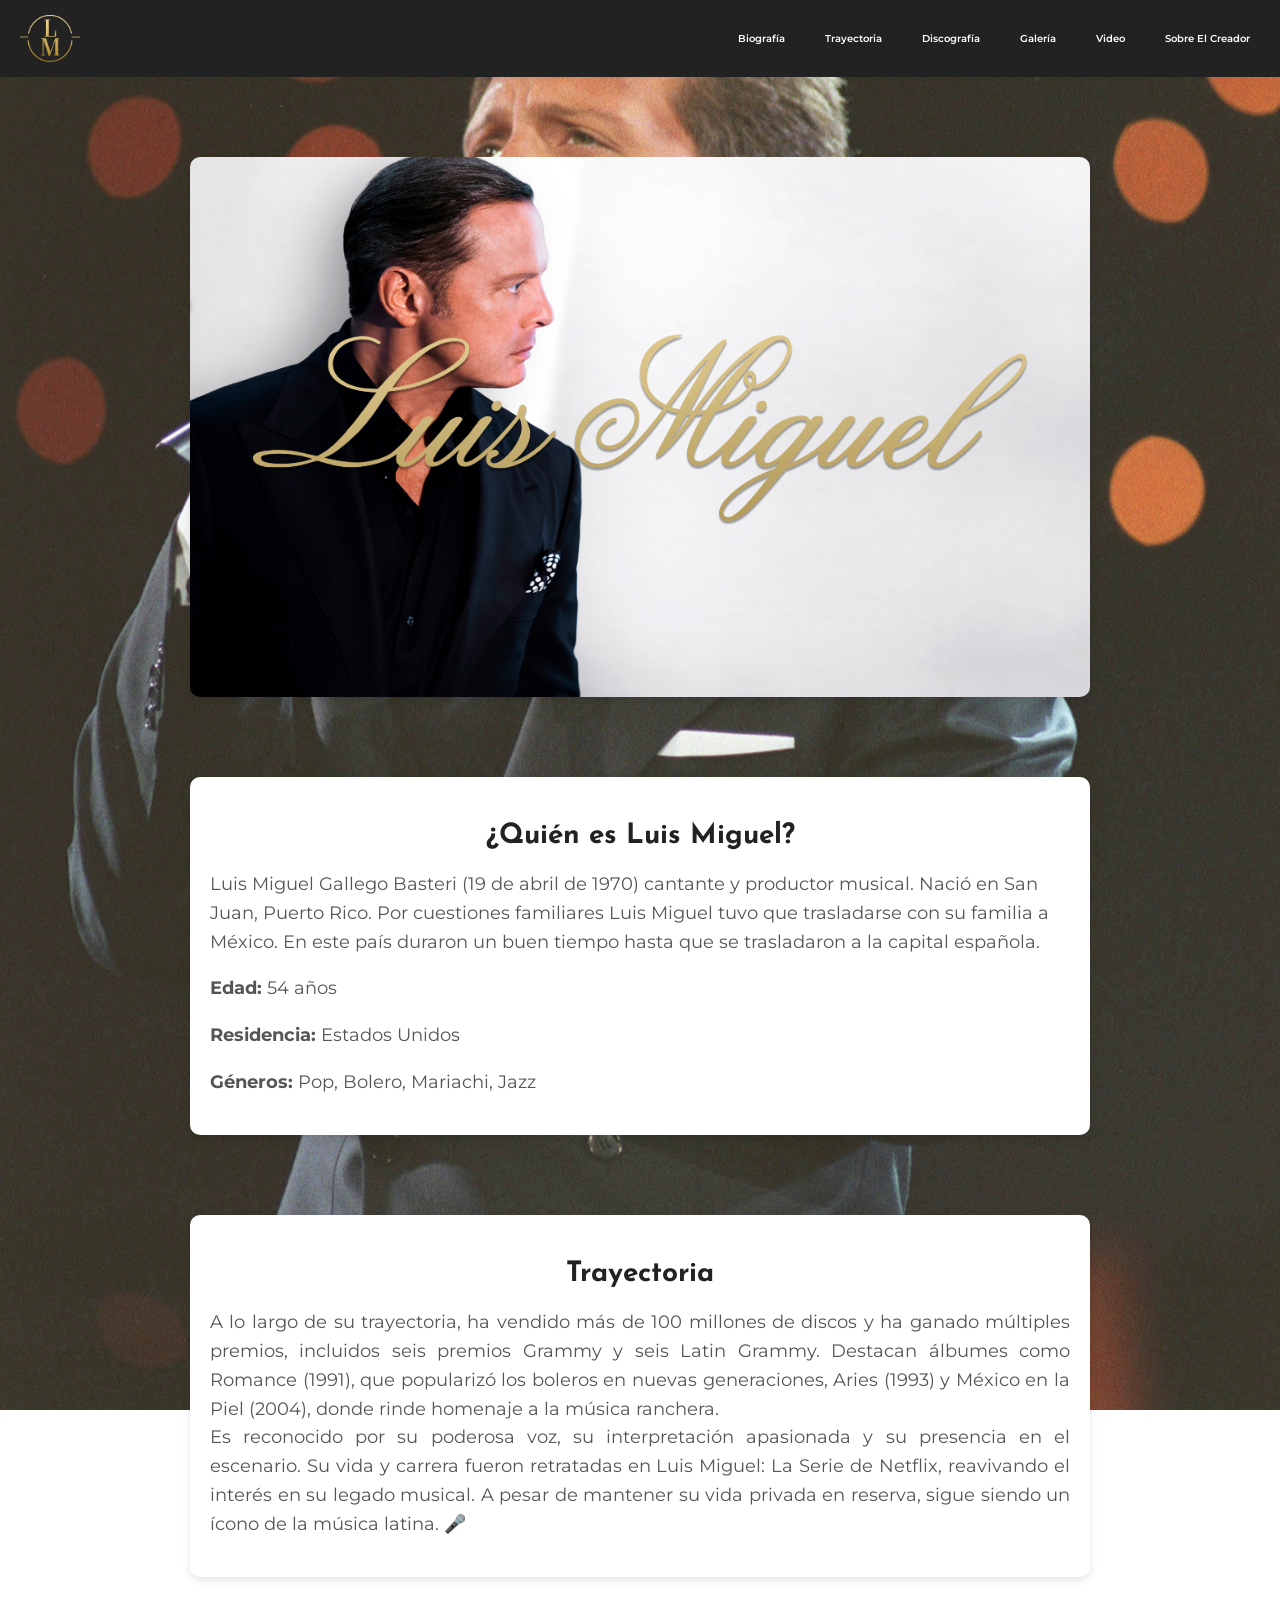
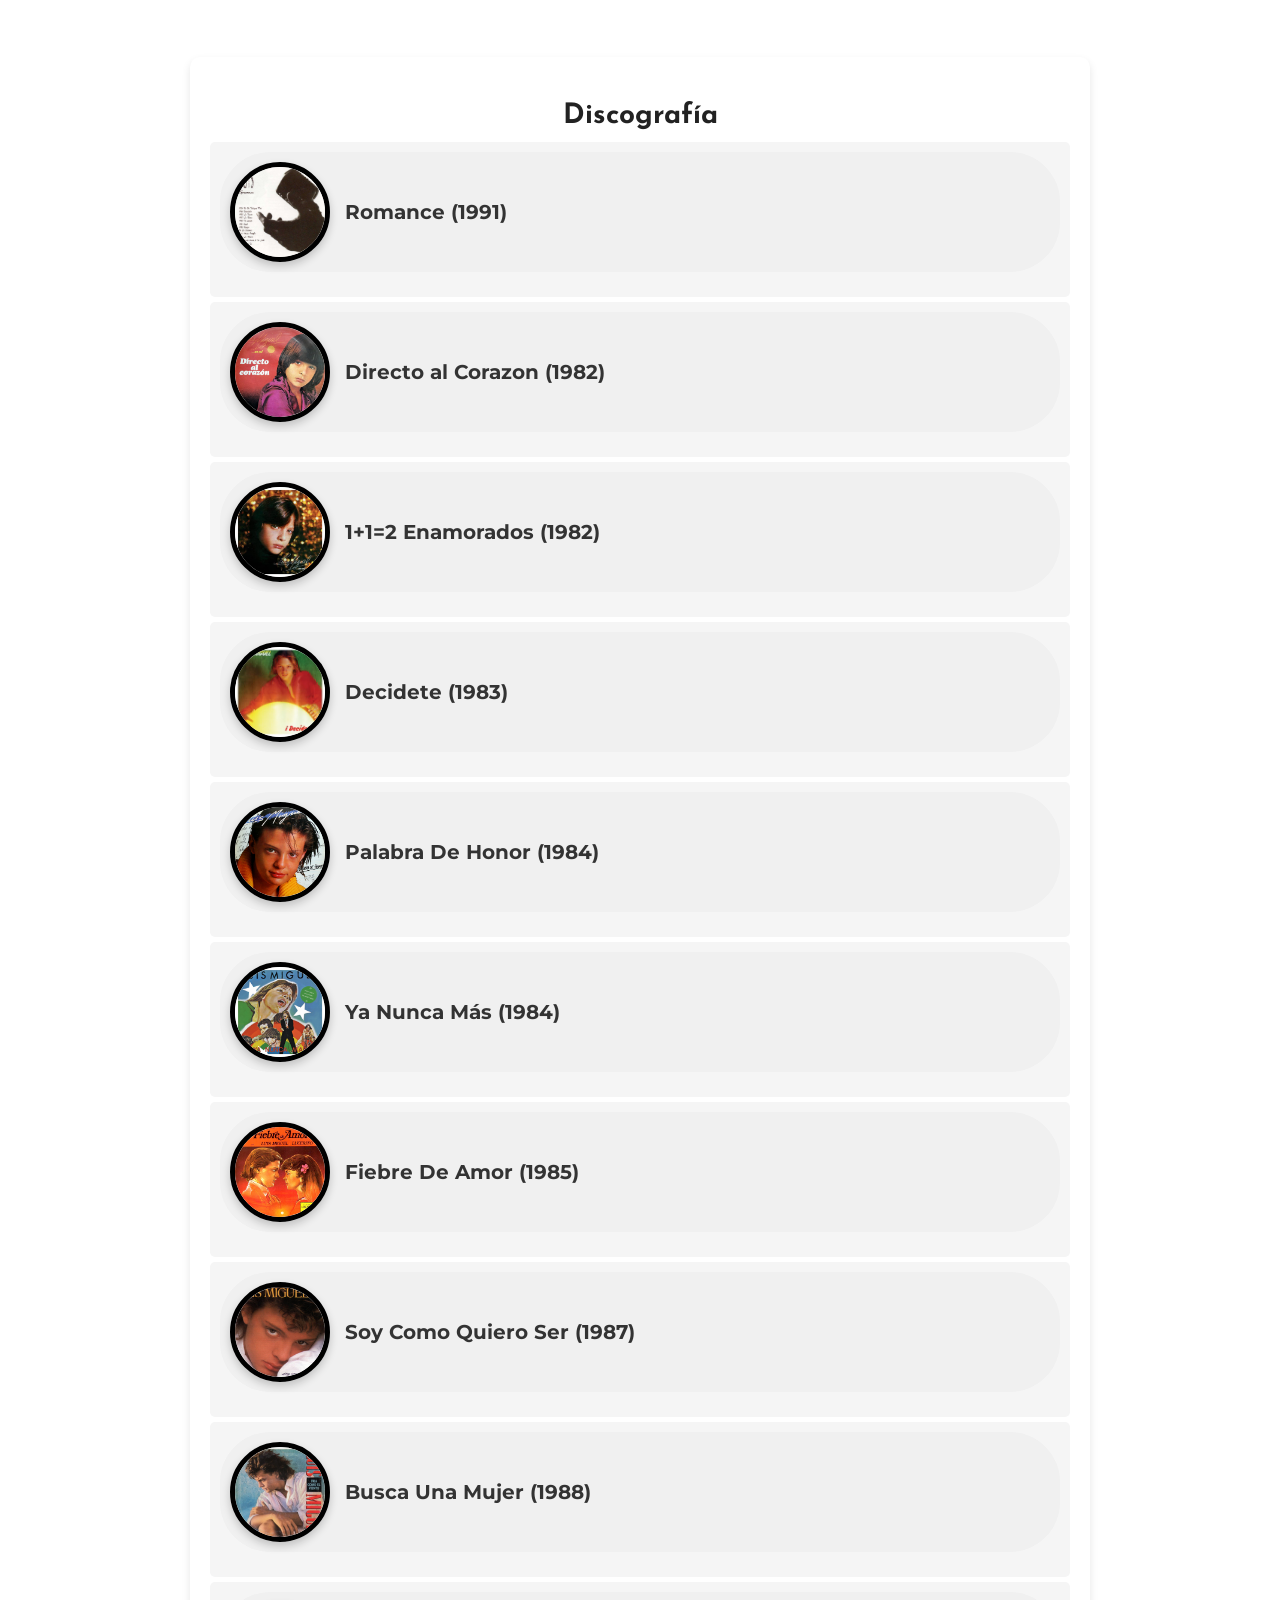
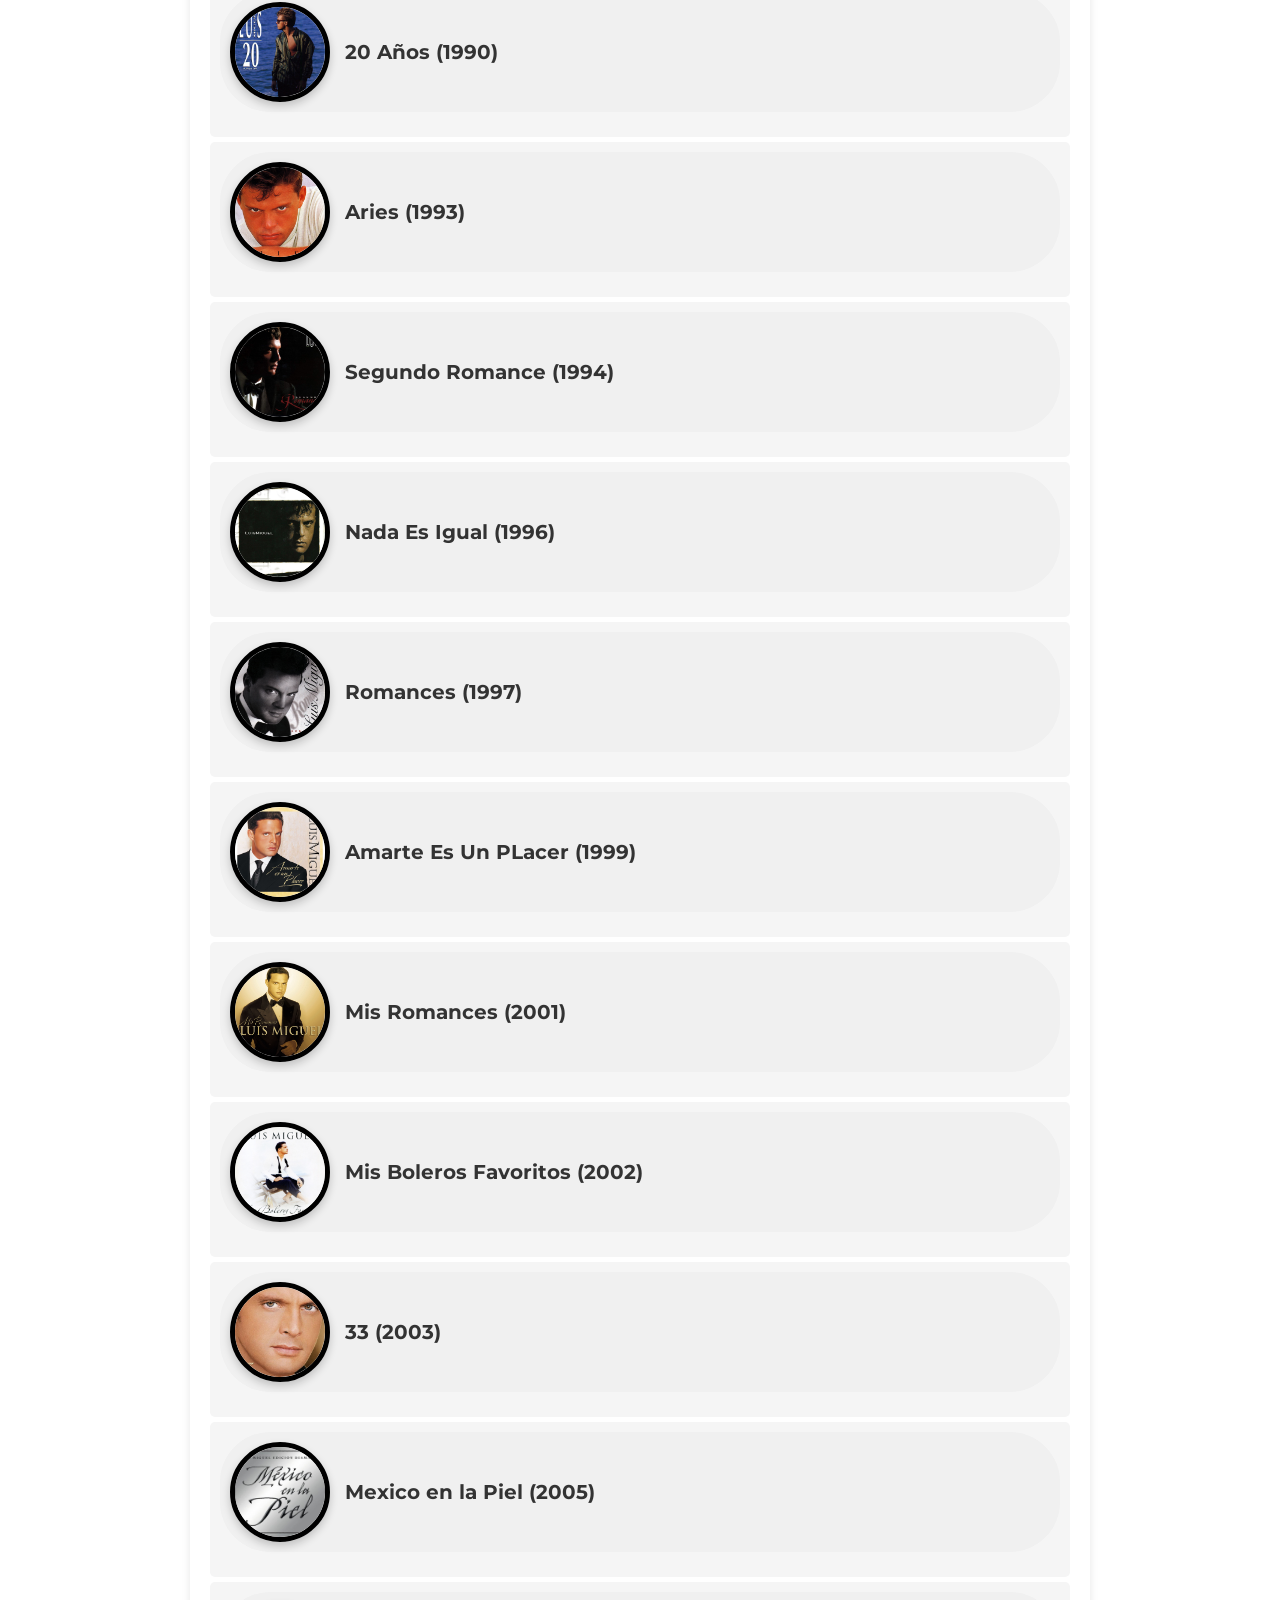
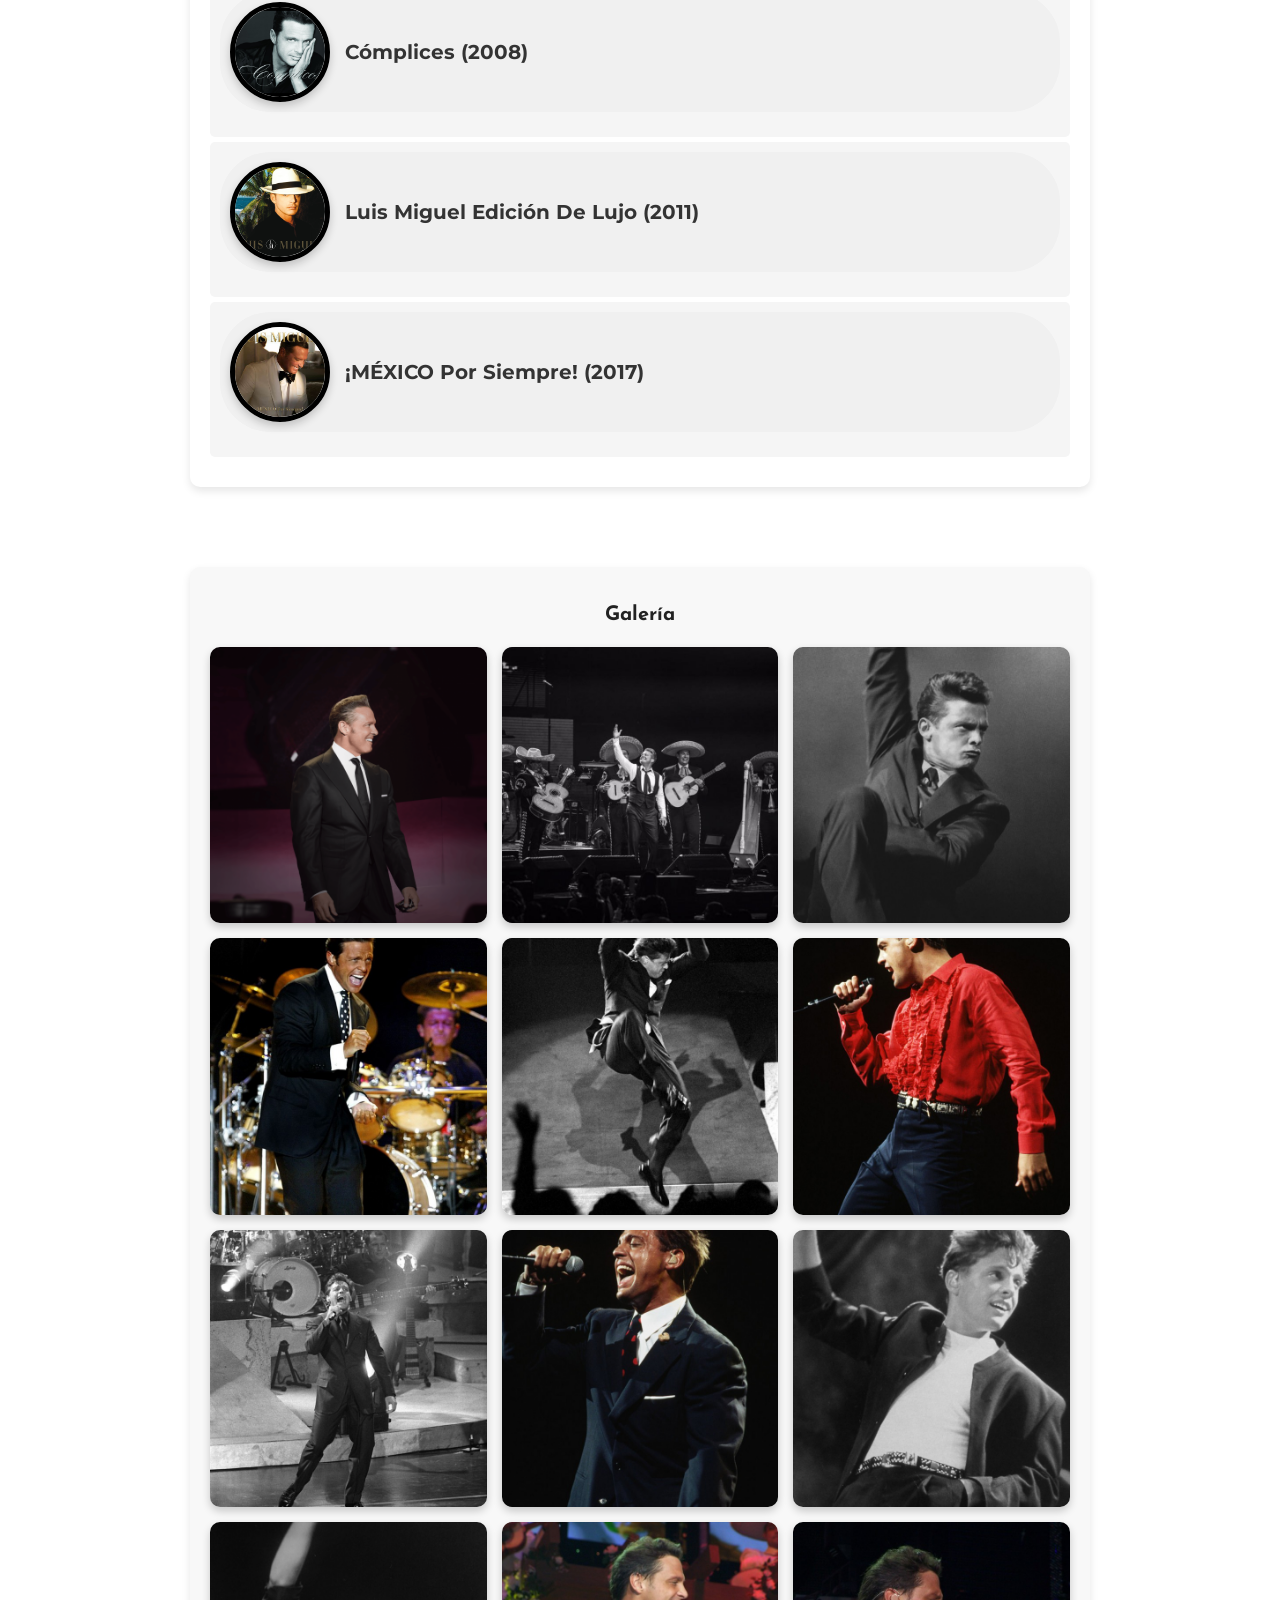
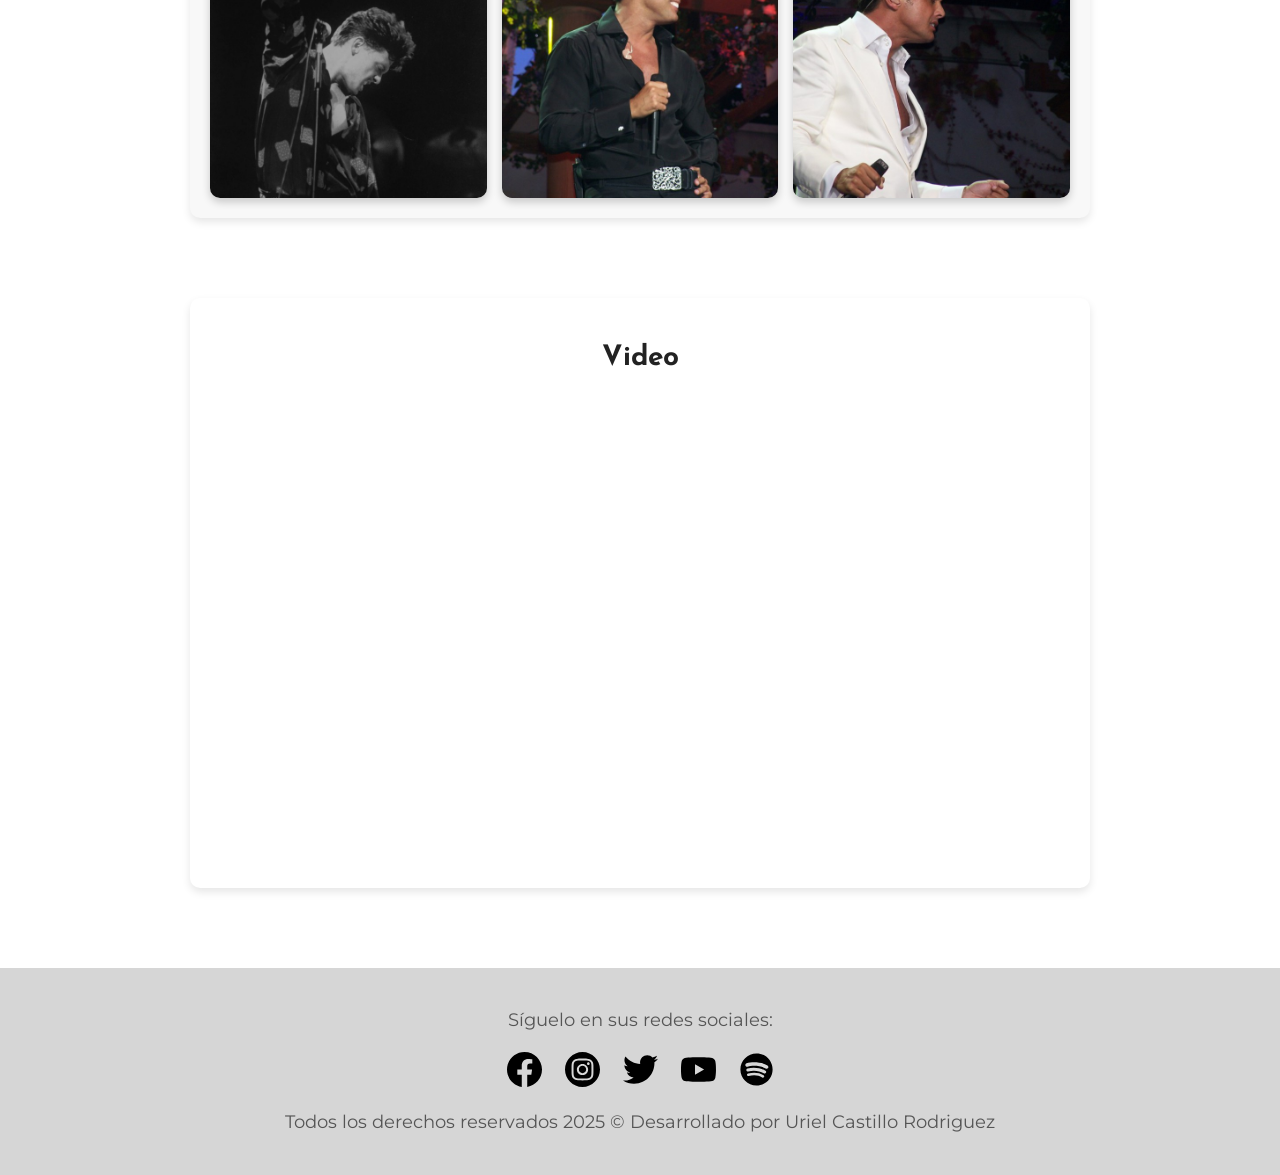
==== commit 7356fb4a: "Actualizado" ====
--- a/index.html
+++ b/index.html
@@ -35,7 +35,7 @@
             </ul>
         </nav>
     </header>
-<!--Se crea el fondo, y la portada principal-->
+    <!--Se crea el fondo, y la portada principal-->
     <section class="hero" style="background-image: url(img/Luismi.jpg);">
         <img src="img/letra.png" alt="Luis Miguel" class="logo-img">
     </section>
@@ -52,7 +52,7 @@
     </section>
 
     <!--Trayectoria del Artista-->
-    <section  class="trayectoria" style="text-align: justify;" id="trayectoria">
+    <section class="trayectoria" style="text-align: justify;" id="trayectoria">
         <h2>Trayectoria</h2>
         <p>A lo largo de su trayectoria, ha vendido más de 100 millones de discos y ha ganado múltiples premios,
             incluidos seis premios Grammy y seis Latin Grammy. Destacan álbumes como Romance (1991), que popularizó los
@@ -70,9 +70,9 @@
         <h2>Discografía</h2>
         <ul>
             <li>
-                
-        <!--Primer Album (FAVORITO) Romance 1991-->
-        <!--Con las canciones incluidas, letra, link de Spotify y la opcion de descargarlas-->
+
+                <!--Primer Album (FAVORITO) Romance 1991-->
+                <!--Con las canciones incluidas, letra, link de Spotify y la opcion de descargarlas-->
 
                 <span onclick="toggleCanciones('romance')" class="album" style="cursor:pointer;">
                     <img src="img/romance.jpg" alt="Romance" class="album-img">Romance (1991)</span>
@@ -211,8 +211,8 @@
             </li>
         </ul>
         </li>
-    <!--Albumes en orden cronologico-->
-  <!--Directo al Corazon 1982-->
+        <!--Albumes en orden cronologico-->
+        <!--Directo al Corazon 1982-->
         <li>
             <span onclick="toggleCanciones('directo')" class="album" style="cursor:pointer;">
                 <img src="img/directo.jpg" alt="Directo" class="album-img"> Directo al Corazon (1982)</span>
@@ -230,7 +230,7 @@
             </ul>
         </li>
 
-    <!--1+1=2 Enamorados 1982-->
+        <!--1+1=2 Enamorados 1982-->
 
         <li>
             <span onclick="toggleCanciones('1+1')" class="album" style="cursor:pointer;">
@@ -249,7 +249,7 @@
             </ul>
         </li>
 
-    <!--Dedicate 1983-->
+        <!--Dedicate 1983-->
         <li>
             <span onclick="toggleCanciones('decidete')" class="album" style="cursor:pointer;">
                 <img src="img/decidete.jpg" alt="Decidete" class="album-img"> Decidete (1983)</span>
@@ -267,7 +267,7 @@
             </ul>
         </li>
 
-  <!--Palabra de Honor 1984-->
+        <!--Palabra de Honor 1984-->
         <li>
             <span onclick="toggleCanciones('palabra')" class="album" style="cursor:pointer;">
                 <img src="img/palabra.jpg" alt="Palabra" class="album-img"> Palabra De Honor (1984)</span>
@@ -286,7 +286,7 @@
 
             </ul>
         </li>
-<!--Ya Nunca Mas 1984-->
+        <!--Ya Nunca Mas 1984-->
         <li>
             <span onclick="toggleCanciones('yanuncamas')" class="album" style="cursor:pointer;">
                 <img src="img/nunca.jpg" alt="Ya Nunca Mas" class="album-img"> Ya Nunca Más (1984)</span>
@@ -301,7 +301,7 @@
                 <li><strong>Ya Nunca Más - Instrumental</strong></li>
             </ul>
         </li>
-<!--Fiebre de Amor 1985-->
+        <!--Fiebre de Amor 1985-->
         <li>
             <span onclick="toggleCanciones('fiebre')" class="album" style="cursor:pointer;">
                 <img src="img/fiebre.jpg" alt="Fiebre" class="album-img"> Fiebre De Amor (1985)</span>
@@ -318,7 +318,7 @@
                 <li><strong>Los Muchachos De Hoy</strong></li>
             </ul>
         </li>
-<!--Soy como quiero ser 1987-->
+        <!--Soy como quiero ser 1987-->
         <li>
             <span onclick="toggleCanciones('soy')" class="album" style="cursor:pointer;">
                 <img src="img/soy.jpg" alt="Soy" class="album-img"> Soy Como Quiero Ser (1987)</span>
@@ -337,7 +337,7 @@
 
             </ul>
         </li>
-<!--Busca una mujer 1988-->
+        <!--Busca una mujer 1988-->
         <li>
             <span onclick="toggleCanciones('busca')" class="album" style="cursor:pointer;">
                 <img src="img/busca.jpg" alt="Busca" class="album-img"> Busca Una Mujer (1988)</span>
@@ -354,7 +354,7 @@
                 <li><strong>Soy Un Perdedor</strong></li>
             </ul>
         </li>
-<!--20 años 1990-->
+        <!--20 años 1990-->
         <li>
             <span onclick="toggleCanciones('20años')" class="album" style="cursor:pointer;">
                 <img src="img/20años.jpg" alt="20 años" class="album-img"> 20 Años (1990)</span>
@@ -371,7 +371,7 @@
                 <li><strong>Más</strong></li>
             </ul>
         </li>
-<!--Aries 1993-->
+        <!--Aries 1993-->
         <li>
             <span onclick="toggleCanciones('aries')" class="album" style="cursor:pointer;">
                 <img src="img/aries.jpg" alt="Aries" class="album-img"> Aries (1993)</span>
@@ -388,7 +388,7 @@
                 <li><strong>Tú Y Yo</strong></li>
             </ul>
         </li>
-<!--Segundo Romance 1994-->
+        <!--Segundo Romance 1994-->
         <li>
             <span onclick="toggleCanciones('segundo')" class="album" style="cursor:pointer;">
                 <img src="img/segundoromance.jpg" alt="Segundo Romance" class="album-img"> Segundo Romance (1994)</span>
@@ -406,7 +406,7 @@
                 <li><strong>Delirio</strong></li>
             </ul>
         </li>
-<!--Nada es igual 1996-->
+        <!--Nada es igual 1996-->
         <li>
             <span onclick="toggleCanciones('nadaesigual')" class="album" style="cursor:pointer;">
                 <img src="img/nada.jpg" alt="Nada Es Iguak" class="album-img"> Nada Es Igual (1996)</span>
@@ -423,7 +423,7 @@
                 <li><strong>Sueña</strong></li>
             </ul>
         </li>
-<!--Romances 1997-->
+        <!--Romances 1997-->
         <li>
             <span onclick="toggleCanciones('romances')" class="album" style="cursor:pointer;">
                 <img src="img/romances.jpg" alt="Romances" class="album-img"> Romances (1997)</span>
@@ -446,7 +446,7 @@
 
             </ul>
         </li>
-<!--Amarte es un placer 1999-->
+        <!--Amarte es un placer 1999-->
         <li>
             <span onclick="toggleCanciones('amarte')" class="album" style="cursor:pointer;">
                 <img src="img/amarte.jpg" alt="Amarte Es Un Placer" class="album-img"> Amarte Es Un PLacer (1999)</span>
@@ -466,7 +466,7 @@
 
             </ul>
         </li>
-<!--Mis Romances 2001-->
+        <!--Mis Romances 2001-->
         <li>
             <span onclick="toggleCanciones('misromances')" class="album" style="cursor:pointer;">
                 <img src="img/misromances.jpg" alt="Mis Romances" class="album-img"> Mis Romances (2001)</span>
@@ -484,7 +484,7 @@
                 <li><strong>Al que me siga</strong></li>
             </ul>
         </li>
-<!--Mis Boleres Favoritos 2002-->
+        <!--Mis Boleres Favoritos 2002-->
         <li>
             <span onclick="toggleCanciones('boleros')" class="album" style="cursor:pointer;">
                 <img src="img/boleros.jpg" alt="Mis Boleros Favoritos" class="album-img"> Mis Boleros Favoritos
@@ -506,7 +506,7 @@
                 <li><strong>Hasta que vuelvas</strong></li>
             </ul>
         </li>
-<!--33 2003-->
+        <!--33 2003-->
         <li>
             <span onclick="toggleCanciones('33')" class="album" style="cursor:pointer;">
                 <img src="img/33.jpg" alt="33" class="album-img"> 33 (2003)</span>
@@ -524,7 +524,7 @@
                 <li><strong>Qué hacer</strong></li>
             </ul>
         </li>
-<!--Mexico en la piel 2005-->
+        <!--Mexico en la piel 2005-->
         <li>
             <span onclick="toggleCanciones('mexico')" class="album" style="cursor:pointer;">
                 <img src="img/mexico.jpg" alt="Mexico en la piel" class="album-img"> Mexico en la Piel (2005)</span>
@@ -547,7 +547,7 @@
 
             </ul>
         </li>
-<!--Complices 2008-->
+        <!--Complices 2008-->
         <li>
             <span onclick="toggleCanciones('complices')" class="album" style="cursor:pointer;">
                 <img src="img/complices.jpg" alt="Complices" class="album-img"> Cómplices (2008)</span>
@@ -566,7 +566,7 @@
                 <li><strong>Se Amaban</strong></li>
             </ul>
         </li>
-<!--Luis Miguel Edicion de Lujo-->
+        <!--Luis Miguel Edicion de Lujo-->
         <li>
             <span onclick="toggleCanciones('luis_miguel')" class="album" style="cursor:pointer;">
                 <img src="img/luismiguel.jpg" alt="Luis Miguel" class="album-img"> Luis Miguel Edición De Lujo
@@ -588,7 +588,7 @@
                 <li><strong>Es por ti - Dance Remix</strong></li>
             </ul>
         </li>
-<!--MEXICO Por Siempre 2017-->
+        <!--MEXICO Por Siempre 2017-->
         <li>
             <span onclick="toggleCanciones('mexicoporsiempre')" class="album" style="cursor:pointer;">
                 <img src="img/mexicoporsiempre.jpg" alt="MEXICO Por Siempre" class="album-img"> ¡MÉXICO Por Siempre!
@@ -629,7 +629,7 @@
         }
     </script>
 
-<!--Muestra la galeria del artista-->
+    <!--Muestra la galeria del artista-->
     <section class="galeria" id="galeria">
         <h2>Galería</h2>
         <div class="grid-galeria">
@@ -646,7 +646,7 @@
             <img src="galeria/foto11.png" alt="Luis Miguel 11">
             <img src="galeria/foto12.png" alt="Luis Miguel 12">
         </div>
-<!--Controles para cambiar las imagenes uno x uno-->
+        <!--Controles para cambiar las imagenes uno x uno-->
         <div id="lightbox" class="lightbox">
             <span class="cerrar" onclick="cerrarLightbox()">&times;</span>
             <img id="lightbox-img" src="" alt="">
@@ -692,9 +692,10 @@
                 target="_blank">
                 <img src="img/sp.svg" alt="Spotify">
             </a>
-            <p>Todos los derechos reservados <span class="fecha"></span> &copy; Desarrollado por Uriel Castillo
+            <p>Todos los derechos reservados 2025 <span class="fecha"></span> &copy; Desarrollado por Uriel Castillo
                 Rodriguez</p>
         </div>
     </footer>
 </body>
+
 </html>
